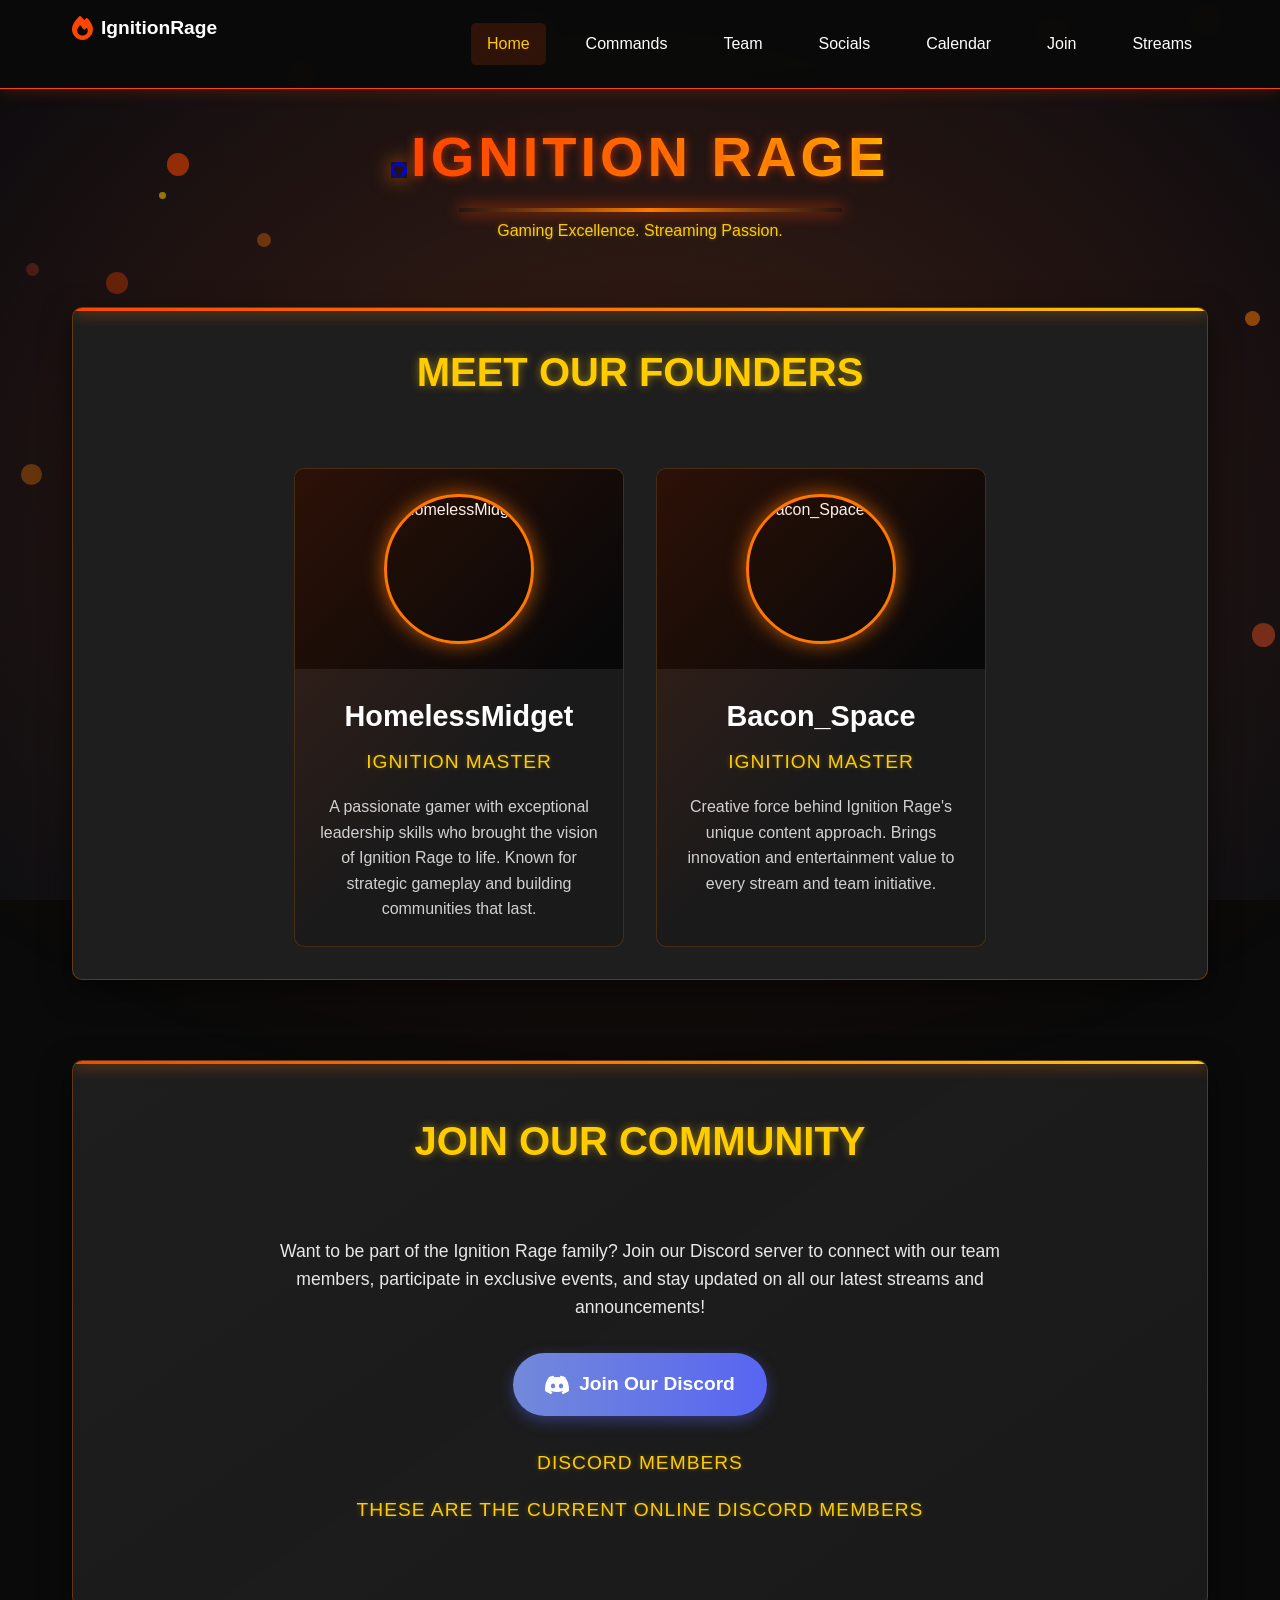
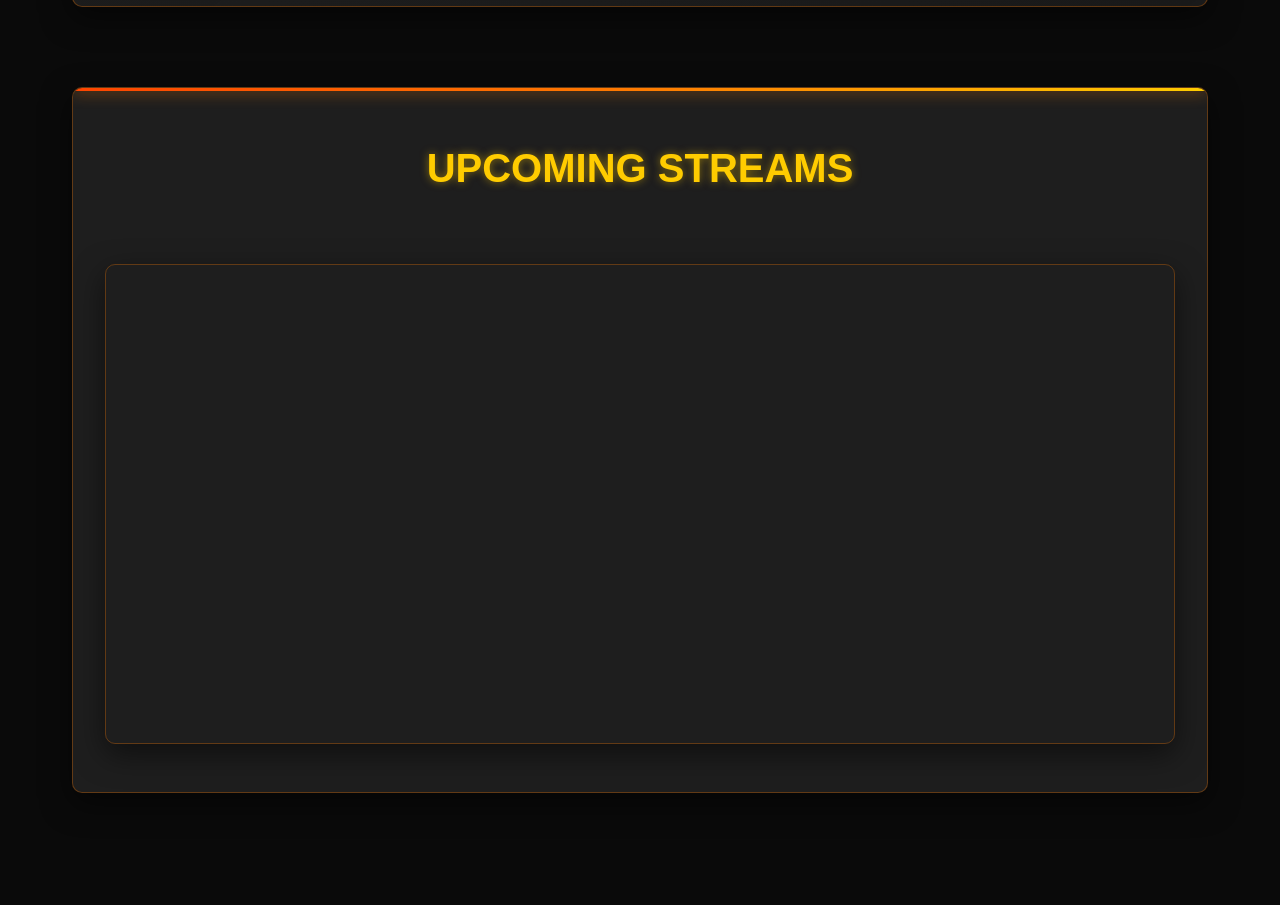
==== index.html @ b0d86cee "Update index.html" ====
<!DOCTYPE html>
<html lang="en">

<head>
    <meta charset="UTF-8">
    <meta name="viewport" content="width=device-width, initial-scale=1.0">
    <title>Ignition Rage Stream Team</title>
    <style>
         :root {
            --fire-red: #ff4500;
            --fire-orange: #ff7b00;
            --fire-yellow: #ffcc00;
            --fire-deep: #aa4203;
            --dark-bg: #0a0a0a;
            --card-bg: #1a1a1a;
            --secondary-bg: #1e1e1e;
        }
        
        * {
            margin: 0;
            padding: 0;
            box-sizing: border-box;
            font-family: 'Rajdhani', 'Segoe UI', Tahoma, Geneva, Verdana, sans-serif;
        }
        
        body {
            background-color: var(--dark-bg);
            color: #fff;
            line-height: 1.6;
            overflow-x: hidden;
        }
        
        .container {
            max-width: 1200px;
            margin: 0 auto;
            padding: 2rem;
        }
        
        header {
            text-align: center;
            margin: 80px 0 4rem;
            position: relative;
        }
        
        .github-logo {
            margin-bottom: 1rem;
            animation: pulse 3s infinite;
            box-shadow: 0 0 20px rgba(255, 123, 0, 0.7);
            display: inline-block;
        }
        
        h1 {
            font-size: clamp(2.5rem, 5vw, 3.5rem);
            text-transform: uppercase;
            letter-spacing: 4px;
            margin-bottom: 1rem;
            position: relative;
            display: inline-block;
            background: linear-gradient(90deg, var(--fire-red), var(--fire-orange), var(--fire-yellow));
            -webkit-background-clip: text;
            -webkit-text-fill-color: transparent;
            text-shadow: 0 0 10px rgba(255, 69, 0, 0.6);
            animation: flicker 3s infinite alternate;
        }
        
        @keyframes flicker {
            0%,
            19.999%,
            22%,
            62.999%,
            64%,
            64.999%,
            70%,
            100% {
                opacity: 1;
            }
            20%,
            21.999%,
            63%,
            63.999%,
            65%,
            69.999% {
                opacity: 0.8;
            }
        }
        
        h1::after {
            content: "";
            position: absolute;
            width: 80%;
            height: 4px;
            background: linear-gradient(90deg, transparent, var(--fire-orange), transparent);
            bottom: -10px;
            left: 10%;
            box-shadow: 0 0 15px var(--fire-red);
        }
        
        h2 {
            font-size: clamp(2rem, 4vw, 2.5rem);
            text-transform: uppercase;
            margin-bottom: 2rem;
            text-align: center;
            position: relative;
            display: inline-block;
            color: var(--fire-yellow);
            text-shadow: 0 0 8px rgba(255, 204, 0, 0.5);
        }
        
        section {
            margin-bottom: 5rem;
            padding: 2rem;
            background-color: var(--secondary-bg);
            border-radius: 10px;
            border: 1px solid rgba(255, 123, 0, 0.3);
            box-shadow: 0 10px 30px rgba(0, 0, 0, 0.5);
            position: relative;
            overflow: hidden;
        }
        
        section::before {
            content: "";
            position: absolute;
            top: 0;
            left: 0;
            right: 0;
            height: 3px;
            background: linear-gradient(90deg, var(--fire-red), var(--fire-orange), var(--fire-yellow));
            box-shadow: 0 0 15px var(--fire-orange);
        }
        
        .section-header {
            text-align: center;
            margin-bottom: 2rem;
        }
        
        .founders-section {
            display: flex;
            flex-wrap: wrap;
            gap: 2rem;
            justify-content: center;
        }
        
        .founder-card {
            background: var(--card-bg);
            border-radius: 10px;
            overflow: hidden;
            width: 330px;
            transition: transform 0.3s, box-shadow 0.3s;
            border: 1px solid rgba(255, 123, 0, 0.2);
            display: flex;
            flex-direction: column;
            position: relative;
        }
        
        .founder-card:hover {
            transform: translateY(-10px);
            box-shadow: 0 15px 30px rgba(255, 69, 0, 0.3);
            border: 1px solid var(--fire-orange);
        }
        
        .founder-card::after {
            content: "";
            position: absolute;
            top: 0;
            left: 0;
            right: 0;
            bottom: 0;
            background: linear-gradient(135deg, rgba(255, 69, 0, 0.15), transparent 60%);
            pointer-events: none;
        }
        
        .founder-image {
            position: relative;
            height: 200px;
            overflow: hidden;
            display: flex;
            justify-content: center;
            align-items: center;
            background: rgba(0, 0, 0, 0.7);
        }
        
        .founder-image img {
            width: 150px;
            height: 150px;
            object-fit: cover;
            border-radius: 50%;
            border: 3px solid var(--fire-orange);
            box-shadow: 0 0 20px rgba(255, 123, 0, 0.7);
            transition: transform 0.5s, box-shadow 0.5s;
            animation: pulse 3s infinite;
        }
        
        @keyframes pulse {
            0% {
                box-shadow: 0 0 20px rgba(255, 123, 0, 0.5);
            }
            50% {
                box-shadow: 0 0 30px rgba(255, 69, 0, 0.8);
            }
            100% {
                box-shadow: 0 0 20px rgba(255, 123, 0, 0.5);
            }
        }
        
        .founder-card:hover .founder-image img {
            transform: scale(1.1);
            box-shadow: 0 0 25px var(--fire-red);
        }
        
        .founder-info {
            padding: 1.5rem;
            position: relative;
            z-index: 1;
        }
        
        .founder-name {
            font-size: 1.8rem;
            margin-bottom: 0.5rem;
            font-weight: 700;
            text-align: center;
        }
        
        .founder-role {
            font-size: 1.2rem;
            font-weight: 500;
            color: var(--fire-yellow);
            text-align: center;
            margin-bottom: 1rem;
            letter-spacing: 1px;
            text-transform: uppercase;
            text-shadow: 0 0 5px rgba(255, 204, 0, 0.3);
        }
        
        .founder-info p {
            font-size: 1rem;
            text-align: center;
            color: rgba(255, 255, 255, 0.8);
        }
        
        .join-section {
            text-align: center;
            padding: 3rem 2rem;
            background: linear-gradient(145deg, var(--secondary-bg), rgba(30, 30, 30, 0.8));
        }
        
        .join-section p {
            max-width: 800px;
            margin: 0 auto 2rem;
            font-size: 1.1rem;
            color: rgba(255, 255, 255, 0.9);
        }
        
        .discord-button {
            display: inline-flex;
            align-items: center;
            background: linear-gradient(90deg, #7289da, #5865f2);
            color: white;
            padding: 1rem 2rem;
            border-radius: 50px;
            text-decoration: none;
            font-weight: bold;
            font-size: 1.2rem;
            transition: all 0.3s;
            box-shadow: 0 5px 15px rgba(88, 101, 242, 0.4);
            position: relative;
            overflow: hidden;
            border: none;
            cursor: pointer;
        }
        
        .discord-button::before {
            content: "";
            position: absolute;
            top: 0;
            left: -100%;
            width: 100%;
            height: 100%;
            background: linear-gradient(90deg, transparent, rgba(255, 255, 255, 0.3), transparent);
            transition: 0.5s;
        }
        
        .discord-button:hover {
            transform: translateY(-5px);
            box-shadow: 0 10px 20px rgba(88, 101, 242, 0.6);
        }
        
        .discord-button:hover::before {
            left: 100%;
        }
        
        .discord-icon {
            margin-right: 10px;
        }
        
        .discord-members {
            margin-top: 2rem;
            display: flex;
            flex-wrap: wrap;
            justify-content: center;
            gap: 1rem;
        }
        
        .discord-member {
            display: flex;
            align-items: center;
            background: var(--card-bg);
            padding: 0.5rem 1rem;
            border-radius: 20px;
            border: 1px solid var(--fire-orange);
        }
        
        .discord-member img {
            width: 30px;
            height: 30px;
            border-radius: 50%;
            margin-right: 0.5rem;
        }
        
        .discord-member span {
            font-size: 0.9rem;
        }
        
        .stream-schedule {
            padding: 3rem 2rem;
        }
        
        #twitch-embed {
            width: 100%;
            height: 480px;
            margin-top: 2rem;
            border-radius: 10px;
            overflow: hidden;
            box-shadow: 0 10px 30px rgba(0, 0, 0, 0.5);
            border: 1px solid rgba(255, 123, 0, 0.3);
        }
        
        .logo {
            max-width: 200px;
            margin-bottom: 2rem;
        }
        
        .fire-background {
            position: fixed;
            top: 0;
            left: 0;
            width: 100%;
            height: 100%;
            background: radial-gradient(ellipse at bottom, #1b1b1b 0%, #090a0f 100%);
            z-index: -2;
        }
        
        .fire-glow {
            position: fixed;
            top: 50%;
            left: 50%;
            transform: translate(-50%, -50%);
            width: 150%;
            height: 150%;
            background: radial-gradient(ellipse at center, rgba(255, 69, 0, 0.15) 0%, rgba(10, 10, 10, 0) 70%);
            z-index: -1;
            pointer-events: none;
        }
        
        .particles {
            position: fixed;
            top: 0;
            left: 0;
            width: 100%;
            height: 100%;
            overflow: hidden;
            z-index: -1;
            pointer-events: none;
        }
        
        .particle {
            position: absolute;
            border-radius: 50%;
            animation: float 15s infinite linear;
        }
        
        @keyframes float {
            0% {
                transform: translateY(0) rotate(0deg);
                opacity: 0.8;
            }
            100% {
                transform: translateY(-1000px) rotate(720deg);
                opacity: 0;
            }
        }
        
        .nav-bar {
            position: fixed;
            top: 0;
            left: 0;
            width: 100%;
            background: rgba(10, 10, 10, 0.95);
            backdrop-filter: blur(10px);
            z-index: 1000;
            border-bottom: 1px solid var(--fire-red);
            box-shadow: 0 2px 15px rgba(255, 69, 0, 0.2);
        }
        
        .nav-container {
            display: flex;
            justify-content: space-between;
            align-items: center;
            max-width: 1200px;
            margin: 0 auto;
            padding: 0.8rem 2rem;
        }
        
        .logo {
            display: flex;
            align-items: center;
            font-weight: 700;
            font-size: 1.2rem;
            color: white;
            text-decoration: none;
        }
        
        .logo i {
            color: var(--fire-red);
            margin-right: 8px;
            font-size: 1.5rem;
        }
        
        .nav-links {
            display: flex;
            gap: 1.5rem;
        }
        
        .nav-link {
            color: white;
            text-decoration: none;
            font-weight: 500;
            transition: all 0.3s ease;
            padding: 0.5rem 1rem;
            border-radius: 5px;
            position: relative;
        }
        
        .nav-link:after {
            content: '';
            position: absolute;
            bottom: 0;
            left: 0;
            width: 100%;
            height: 2px;
            background: linear-gradient(90deg, var(--fire-red), var(--fire-orange));
            transform: scaleX(0);
            transition: transform 0.3s ease;
        }
        
        .nav-link:hover:after {
            transform: scaleX(1);
        }
        
        .nav-link:hover {
            color: var(--fire-yellow);
        }
        
        .nav-link.active {
            background: rgba(255, 69, 0, 0.15);
            color: var(--fire-yellow);
        }
        
        .mobile-toggle {
            display: none;
            background: none;
            border: none;
            color: white;
            font-size: 1.5rem;
            cursor: pointer;
        }
        
        .github-link {
            display: inline-block;
            margin-bottom: 1rem;
            transition: transform 0.3s;
        }
        
        .github-link:hover {
            transform: scale(1.1);
        }
        
        @media (max-width: 768px) {
            .container {
                padding: 1rem;
            }
            h1 {
                font-size: 2.5rem;
            }
            h2 {
                font-size: 2rem;
            }
            .founders-section {
                flex-direction: column;
                align-items: center;
            }
            .founder-card {
                width: 100%;
                max-width: 350px;
            }
            #twitch-embed {
                height: 300px;
            }
            .nav-container {
                padding: 0.8rem 1rem;
            }
            .nav-links {
                position: fixed;
                top: 60px;
                left: 0;
                width: 100%;
                flex-direction: column;
                background: rgba(10, 10, 10, 0.95);
                padding: 1rem 0;
                gap: 0;
                transform: translateY(-150%);
                transition: transform 0.3s ease;
                border-bottom: 1px solid var(--fire-red);
            }
            .nav-links.active {
                transform: translateY(0);
            }
            .nav-link {
                width: 100%;
                padding: 1rem 2rem;
                text-align: center;
                border-radius: 0;
            }
            .nav-link:after {
                display: none;
            }
            .mobile-toggle {
                display: block;
            }
        }
    </style>
    <link rel="stylesheet" href="https://cdnjs.cloudflare.com/ajax/libs/font-awesome/6.7.1/css/all.min.css">
</head>

<body>
    <div class="fire-background"></div>
    <div class="fire-glow"></div>
    <div class="particles" id="particles"></div>

    <nav class="nav-bar">
        <div class="nav-container">
            <a href="#" class="logo">
                <i class="fas fa-fire"></i> IgnitionRage
            </a>
            <div class="nav-links" id="navLinks">
                <a href="#" class="nav-link active">Home</a>
                <a href="https://ignitionrage.github.io/cmds" class="nav-link">Commands</a>
                <a href="https://ignitionrage.github.io/team" class="nav-link">Team</a>
                <a href="https://ignitionrage.github.io/social" class="nav-link">Socials</a>
                <a href="https://ignitionrage.github.io/calendar" class="nav-link">Calendar</a>
                <a href="#join" class="nav-link">Join</a>
                <a href="#streams" class="nav-link">Streams</a>
            </div>
            <button class="mobile-toggle" id="mobileToggle">
                <i class="fas fa-bars"></i>
            </button>
        </div>
    </nav>

    <div class="container">
        <header>
            <a href="https://github.com/IgnitionRage" class="github-link" target="_blank">
                <img id="github-org-avatar" class="github-logo" alt="IgnitionRage GitHub" style="width: 70px; height: 70px; border-radius: 50%; object-fit: cover; border: 3px solid var(--fire-orange);">
            </a>
            <h1>Ignition Rage</h1>
            <p style="color: var(--fire-yellow); text-shadow: 0 0 5px rgba(255, 204, 0, 0.3);">Gaming Excellence. Streaming Passion.</p>
        </header>

        <section id="founders">
            <div class="section-header">
                <h2>Meet Our Founders</h2>
            </div>

            <div class="founders-section">
                <div class="founder-card">
                    <div class="founder-image">
                        <img src="https://r2.fivemanage.com/image/HkHSRARxM1CL.png" alt="HomelessMidget" />
                    </div>
                    <div class="founder-info">
                        <h3 class="founder-name">HomelessMidget</h3>
                        <div class="founder-role">Ignition Master</div>
                        <p>A passionate gamer with exceptional leadership skills who brought the vision of Ignition Rage to life. Known for strategic gameplay and building communities that last.</p>
                    </div>
                </div>

                <div class="founder-card">
                    <div class="founder-image">
                        <img src="https://avatars.githubusercontent.com/u/166666971?v=4" alt="Bacon_Space" />
                    </div>
                    <div class="founder-info">
                        <h3 class="founder-name">Bacon_Space</h3>
                        <div class="founder-role">Ignition Master</div>
                        <p>Creative force behind Ignition Rage's unique content approach. Brings innovation and entertainment value to every stream and team initiative.</p>
                    </div>
                </div>
            </div>
        </section>

        <section class="join-section" id="join">
            <div class="section-header">
                <h2>Join Our Community</h2>
            </div>
            <p>Want to be part of the Ignition Rage family? Join our Discord server to connect with our team members, participate in exclusive events, and stay updated on all our latest streams and announcements!</p>
            <a href="#" class="discord-button" id="discordButton" target="_blank">
                <svg class="discord-icon" xmlns="http://www.w3.org/2000/svg" width="24" height="24" viewBox="0 0 24 24" fill="white">
                    <path d="M20.317 4.3698a19.7913 19.7913 0 00-4.8851-1.5152.0741.0741 0 00-.0785.0371c-.211.3753-.4447.8648-.6083 1.2495-1.8447-.2762-3.68-.2762-5.4868 0-.1636-.3933-.4058-.8742-.6177-1.2495a.077.077 0 00-.0785-.037 19.7363 19.7363 0 00-4.8852 1.515.0699.0699 0 00-.0321.0277C.5334 9.0458-.319 13.5799.0992 18.0578a.0824.0824 0 00.0312.0561c2.0528 1.5076 4.0413 2.4228 5.9929 3.0294a.0777.0777 0 00.0842-.0276c.4616-.6304.8731-1.2952 1.226-1.9942a.076.076 0 00-.0416-.1057c-.6528-.2476-1.2743-.5495-1.8722-.8923a.077.077 0 01-.0076-.1277c.1258-.0943.2517-.1923.3718-.2914a.0743.0743 0 01.0776-.0105c3.9278 1.7933 8.18 1.7933 12.0614 0a.0739.0739 0 01.0785.0095c.1202.099.246.1981.3728.2924a.077.077 0 01-.0066.1276 12.2986 12.2986 0 01-1.873.8914.0766.0766 0 00-.0407.1067c.3604.698.7719 1.3628 1.225 1.9932a.076.076 0 00.0842.0286c1.961-.6067 3.9495-1.5219 6.0023-3.0294a.077.077 0 00.0313-.0552c.5004-5.177-.8382-9.6739-3.5485-13.6604a.061.061 0 00-.0312-.0286zM8.02 15.3312c-1.1825 0-2.1569-1.0857-2.1569-2.419 0-1.3332.9555-2.4189 2.157-2.4189 1.2108 0 2.1757 1.0952 2.1568 2.419 0 1.3332-.9555 2.4189-2.1569 2.4189zm7.9748 0c-1.1825 0-2.1569-1.0857-2.1569-2.419 0-1.3332.9554-2.4189 2.1569-2.4189 1.2108 0 2.1757 1.0952 2.1568 2.419 0 1.3332-.946 2.4189-2.1568 2.4189Z"/>
                </svg> Join Our Discord
            </a>
            <div class="section-header"></div>
            <h2 class="founder-role">Discord Members</h2>
            <div class="founder-role">These Are The Current Online Discord Members</div>
            <div class="discord-members" id="discordMembers"></div>
        </section>

        <section class="stream-schedule" id="streams">
            <div class="section-header">
                <h2>Upcoming Streams</h2>
            </div>
            <div id="twitch-embed"></div>
        </section>
    </div>

    <script src="https://player.twitch.tv/js/embed/v1.js"></script>

    <script type="text/javascript">
        // Fetch GitHub organization avatar
        fetch('https://api.github.com/orgs/IgnitionRage')
            .then(response => response.json())
            .then(data => {
                if (data && data.avatar_url) {
                    document.getElementById('github-org-avatar').src = data.avatar_url;
                } else {
                    const avatarImg = document.getElementById('github-org-avatar');
                    avatarImg.outerHTML = '<i class="fab fa-github github-logo"></i>';
                }
            })
            .catch(error => {
                console.error('Error fetching GitHub data:', error);
                const avatarImg = document.getElementById('github-org-avatar');
                avatarImg.outerHTML = '<i class="fab fa-github github-logo"></i>';
            });

        // Fetch Discord widget data
        fetch('https://discord.com/api/guilds/513536780323258374/widget.json')
            .then(response => response.json())
            .then(data => {
                if (data && data.instant_invite) {
                    document.getElementById('discordButton').href = data.instant_invite;
                } else {
                    // Fallback to a default Discord invite link
                    document.getElementById('discordButton').href = 'https://discord.gg/XvEUfqEAFJ';
                }

                // Display Discord members, excluding "IgnitionRage" and "Ignition Rage" Auto-Publish

                const membersContainer = document.getElementById('discordMembers');
                if (data && data.members && data.members.length > 0) {
                    data.members.forEach(member => {
                        const username = member.username.toLowerCase();
                        if (username !== 'ignitionrage' && username !== 'ignition rage' && username !== 'Auto-Publish') {
                            const memberElement = document.createElement('div');
                            memberElement.className = 'discord-member';

                            const avatar = member.avatar_url || 'https://cdn.discordapp.com/embed/avatars/0.png';
                            const statusClass = member.status === 'online' ? 'online' : member.status === 'dnd' ? 'dnd' : 'offline';

                            memberElement.innerHTML = `
                                <img src="${avatar}" alt="${member.username}">
                                <span>${member.username}</span>
                                <span class="status ${statusClass}"></span>
                            `;

                            membersContainer.appendChild(memberElement);
                        }
                    });
                }
            })
            .catch(error => {
                console.error('Error fetching Discord data:', error);
                document.getElementById('discordButton').href = 'https://discord.gg/XvEUfqEAFJ';
            });

        // Create animated fire particles
        document.addEventListener('DOMContentLoaded', function() {
            const particlesContainer = document.getElementById('particles');
            const isMobile = window.innerWidth <= 768;
            const particleCount = isMobile ? 15 : 30;
            const fireColors = ['#ff4500', '#ff7b00', '#ffcc00', '#ff5722', '#ff9800'];

            for (let i = 0; i < particleCount; i++) {
                const particle = document.createElement('div');
                particle.classList.add('particle');

                const maxSize = isMobile ? 15 : 25;
                const size = Math.random() * (maxSize - 5) + 5;
                particle.style.width = `${size}px`;
                particle.style.height = `${size}px`;

                particle.style.left = `${Math.random() * 100}%`;
                particle.style.top = `${Math.random() * 100}%`;

                const colorIndex = Math.floor(Math.random() * fireColors.length);
                particle.style.background = fireColors[colorIndex];

                particle.style.opacity = Math.random() * 0.5 + 0.1;

                const duration = Math.random() * (isMobile ? 15 : 20) + 10;
                particle.style.animationDuration = `${duration}s`;

                particle.style.animationDelay = `${Math.random() * 5}s`;

                particlesContainer.appendChild(particle);
            }

            if (typeof Twitch !== 'undefined') {
                new Twitch.Player("twitch-embed", {
                    channel: "homelesmidgets",
                    width: "100%",
                    height: "100%"
                });
            }

            const mobileToggle = document.getElementById('mobileToggle');
            const navLinks = document.getElementById('navLinks');

            mobileToggle.addEventListener('click', () => {
                navLinks.classList.toggle('active');
                const icon = mobileToggle.querySelector('i');
                if (navLinks.classList.contains('active')) {
                    icon.className = 'fas fa-times';
                } else {
                    icon.className = 'fas fa-bars';
                }
            });

            document.querySelectorAll('.nav-link').forEach(link => {
                link.addEventListener('click', function(e) {
                    if (this.getAttribute('href').startsWith('#')) {
                        e.preventDefault();

                        navLinks.classList.remove('active');
                        mobileToggle.querySelector('i').className = 'fas fa-bars';

                        const targetId = this.getAttribute('href').substring(1);
                        if (targetId) {
                            const targetElement = document.getElementById(targetId);
                            if (targetElement) {
                                const navHeight = document.querySelector('.nav-bar').offsetHeight;
                                const targetPosition = targetElement.getBoundingClientRect().top + window.pageYOffset - navHeight;

                                window.scrollTo({
                                    top: targetPosition,
                                    behavior: 'smooth'
                                });
                            }
                        } else {
                            window.scrollTo({
                                top: 0,
                                behavior: 'smooth'
                            });
                        }

                        document.querySelectorAll('.nav-link').forEach(navLink => {
                            navLink.classList.remove('active');
                        });
                        this.classList.add('active');
                    }
                });
            });
        });
    </script>
</body>

</html>
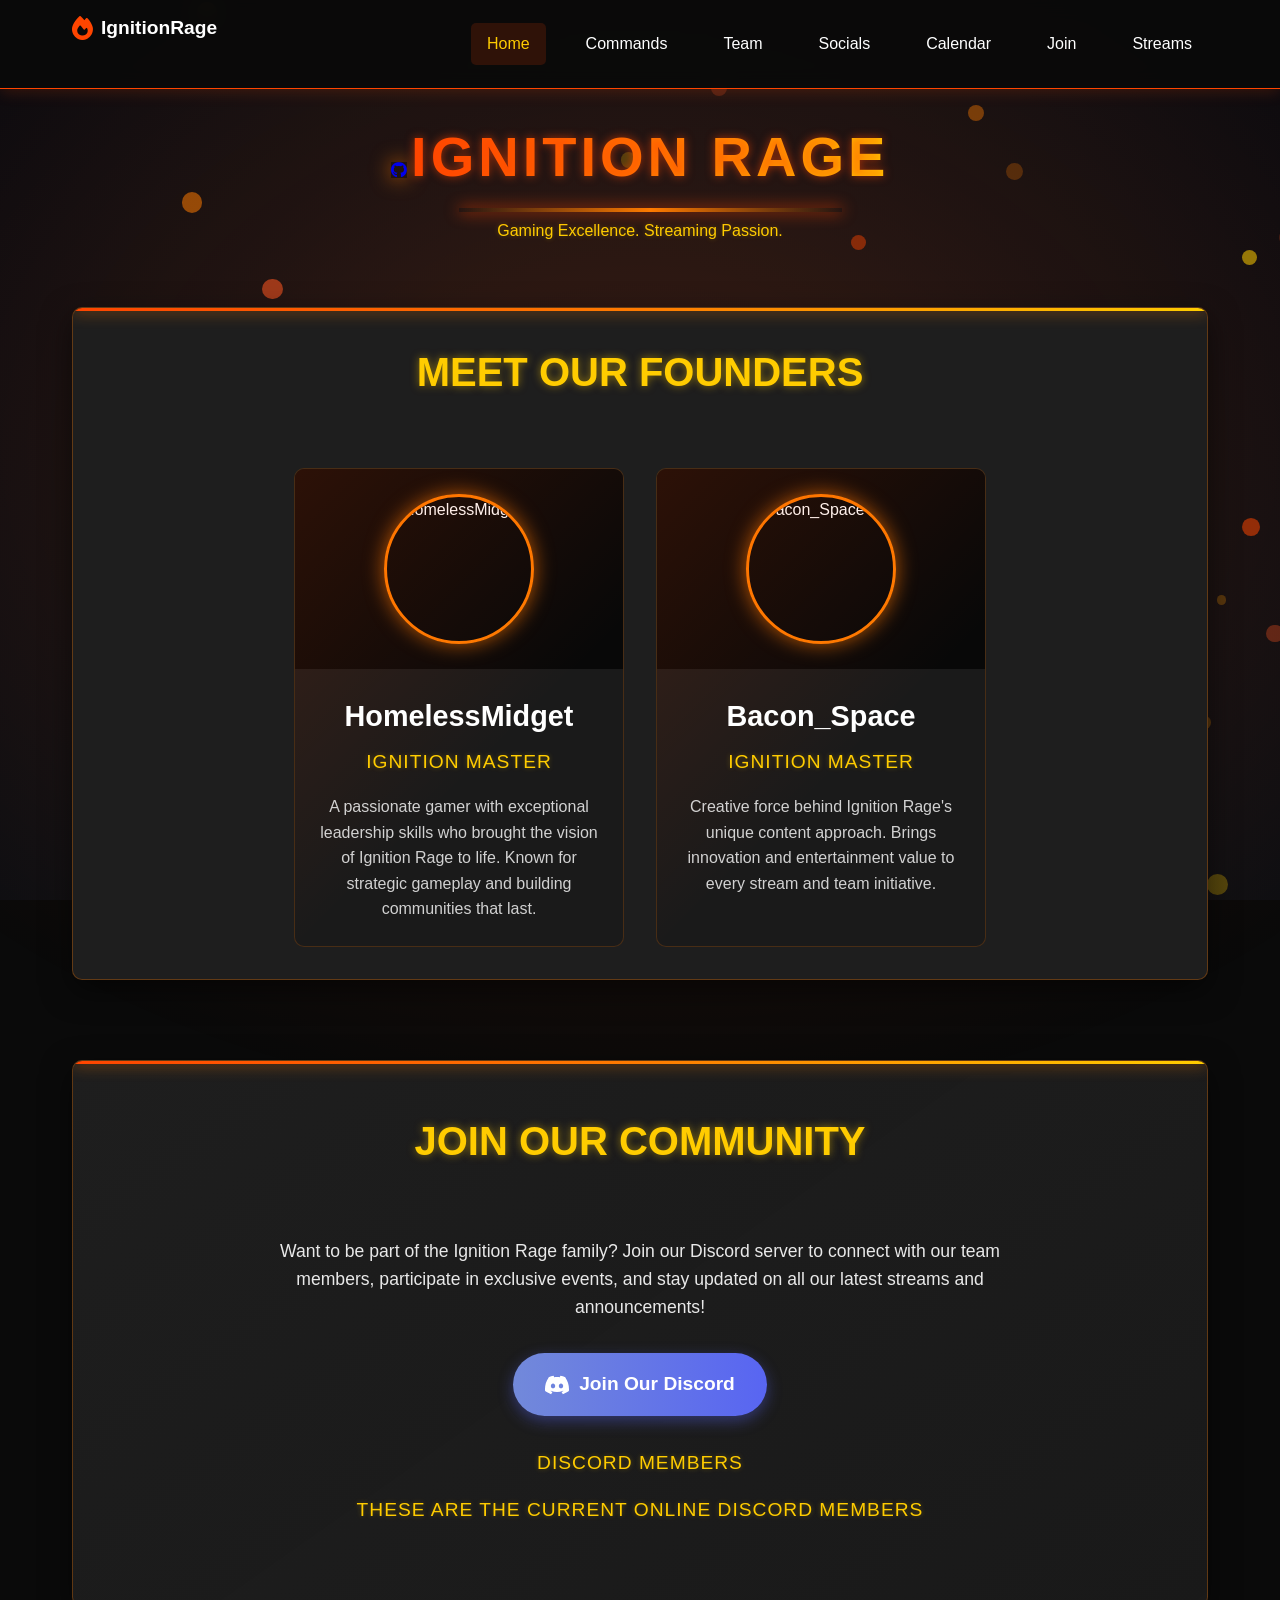
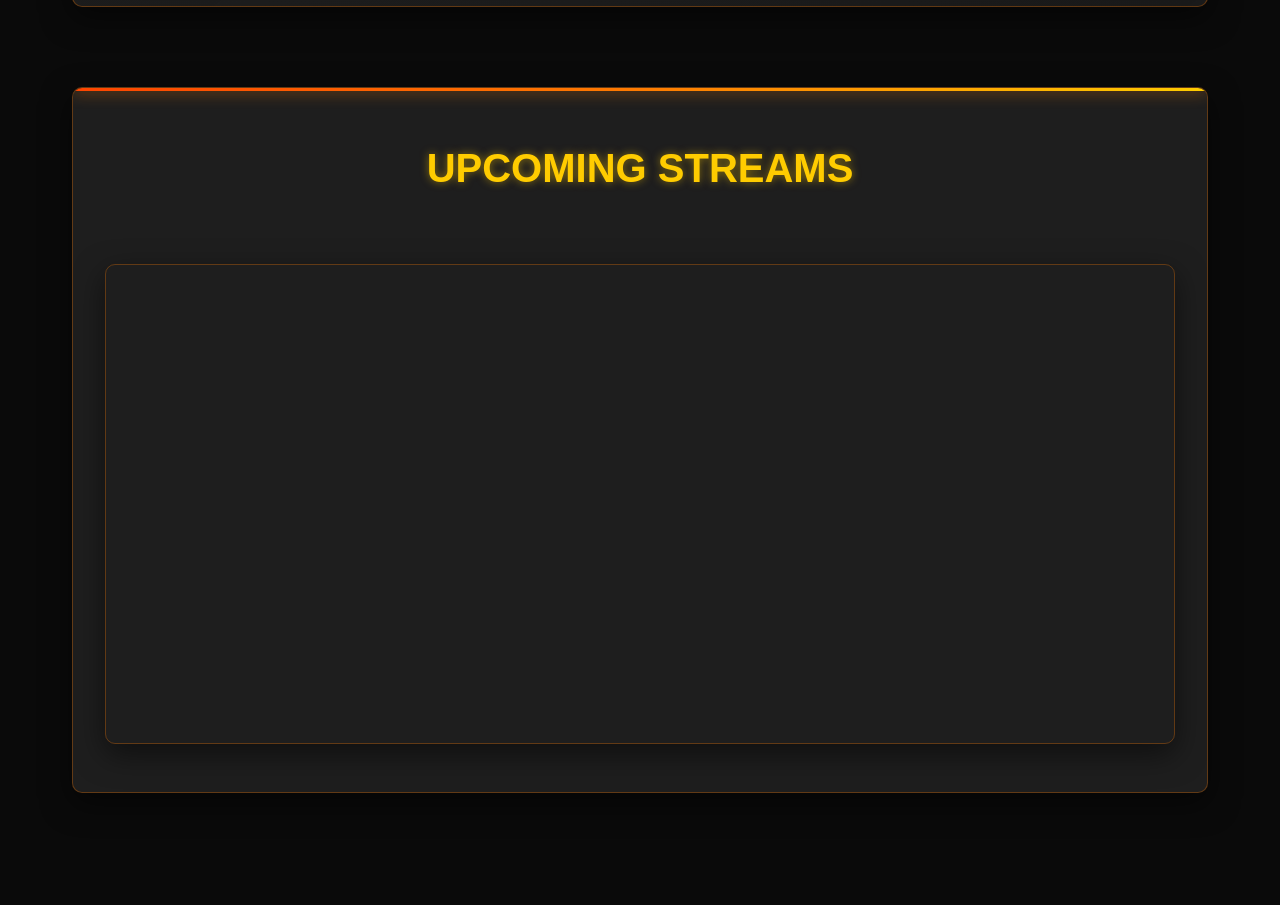
==== commit a2544ebd: "Add favicon link to index.html" ====
--- a/index.html
+++ b/index.html
@@ -4,6 +4,7 @@
 <head>
     <meta charset="UTF-8">
     <meta name="viewport" content="width=device-width, initial-scale=1.0">
+        <link rel="icon" type="image/png" sizes="16x16" href="https://github.com/IgnitionRage.png">
     <title>Ignition Rage Stream Team</title>
     <style>
          :root {
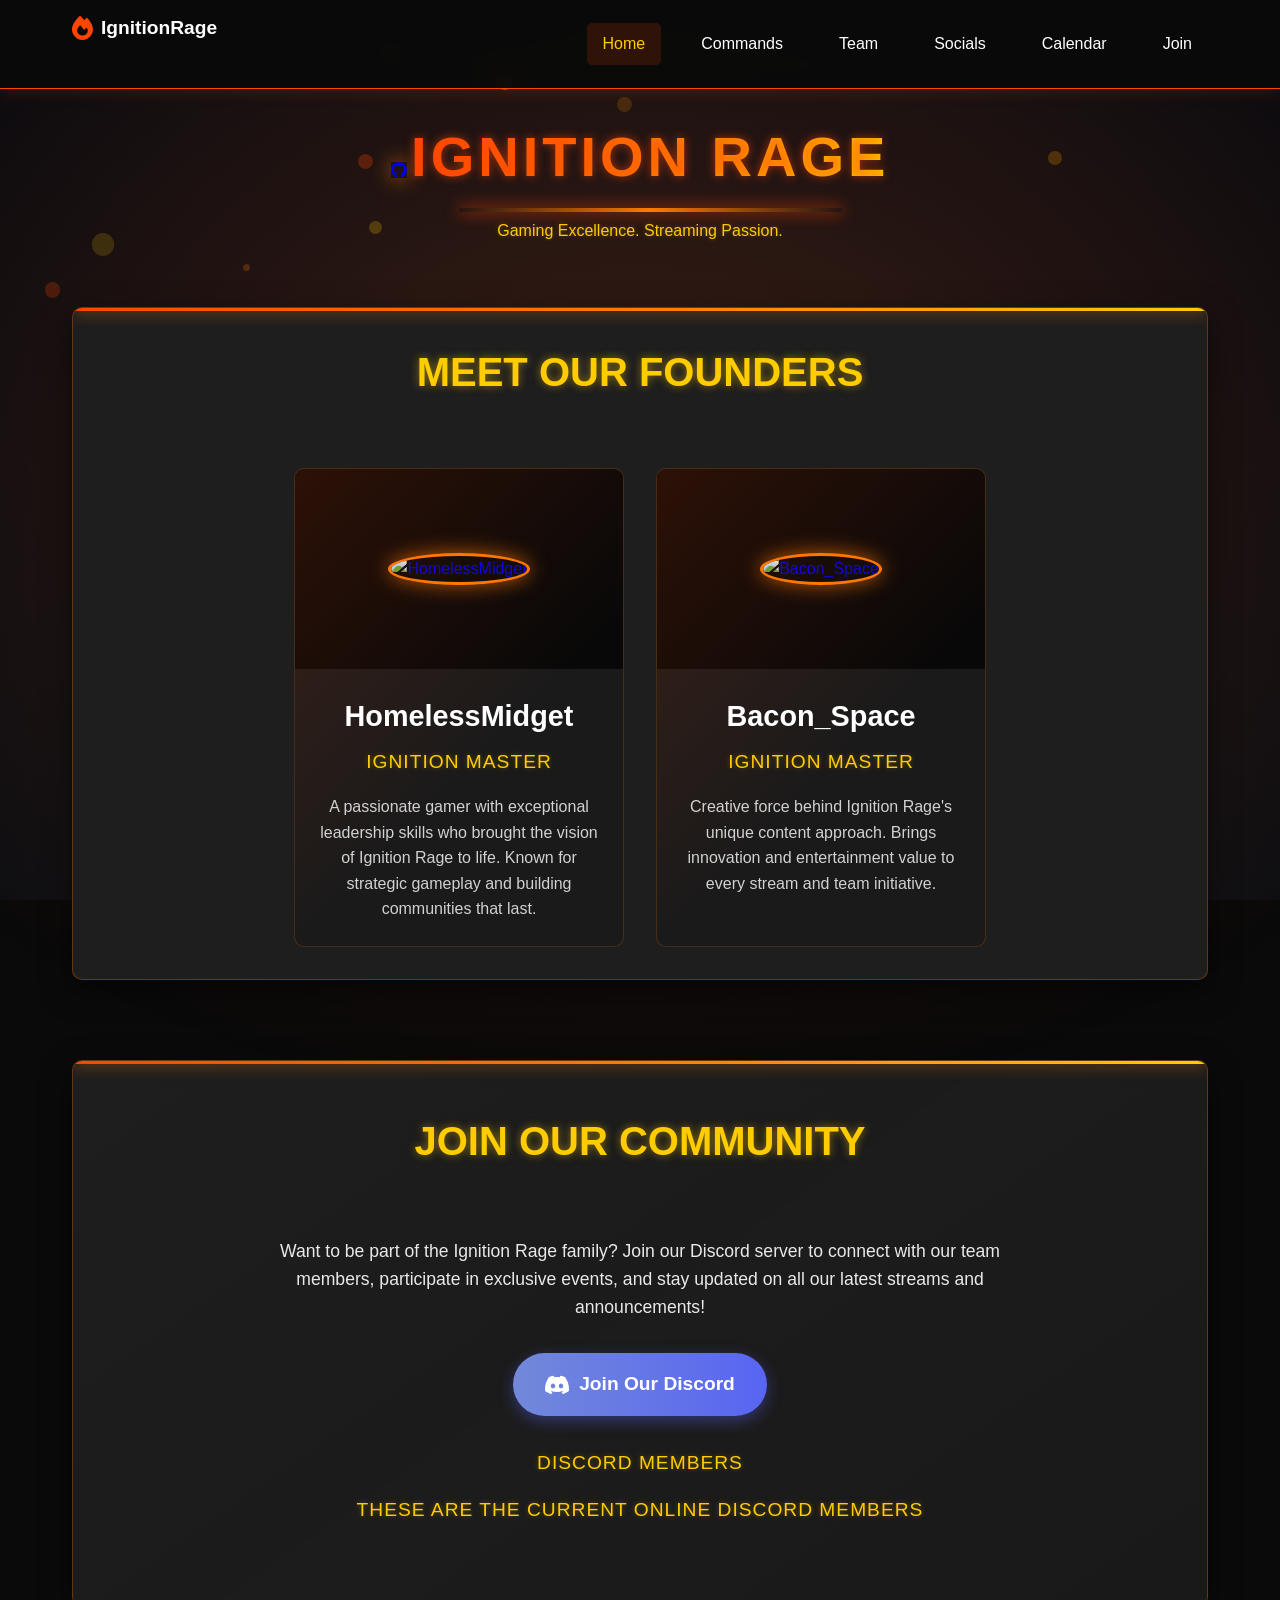
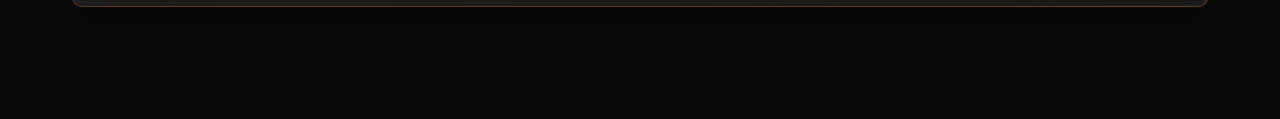
==== commit 95b43507: "Enhance SEO and remove stream schedule section Added SEO and Open Graph meta tags for better visibil" ====
--- a/index.html
+++ b/index.html
@@ -4,7 +4,38 @@
 <head>
     <meta charset="UTF-8">
     <meta name="viewport" content="width=device-width, initial-scale=1.0">
-        <link rel="icon" type="image/png" sizes="16x16" href="https://github.com/IgnitionRage.png">
+    
+    <!-- SEO Meta Tags -->
+    <meta name="description" content="Ignition Rage Stream Team - Gaming Excellence. Streaming Passion. Join our community of passionate gamers and streamers.">
+    <meta name="keywords" content="Ignition Rage, gaming, streaming, Twitch, community, esports, HomelessMidget, Bacon_Space">
+    <meta name="author" content="Ignition Rage">
+    <meta name="robots" content="index, follow">
+    
+    <!-- Open Graph Meta Tags -->
+    <meta property="og:title" content="Ignition Rage Stream Team">
+    <meta property="og:description" content="Gaming Excellence. Streaming Passion. Join our community of passionate gamers and streamers.">
+    <meta property="og:image" content="https://github.com/IgnitionRage.png">
+    <meta property="og:url" content="https://ignitionrage.github.io">
+    <meta property="og:type" content="website">
+    <meta property="og:site_name" content="Ignition Rage">
+    
+    <!-- Twitter Card Meta Tags -->
+    <meta name="twitter:card" content="summary_large_image">
+    <meta name="twitter:title" content="Ignition Rage Stream Team">
+    <meta name="twitter:description" content="Gaming Excellence. Streaming Passion. Join our community of passionate gamers and streamers.">
+    <meta name="twitter:image" content="https://github.com/IgnitionRage.png">
+    <meta name="twitter:site" content="@IgnitionRage">
+    
+    <!-- Additional Meta Tags -->
+    <meta name="theme-color" content="#ff4500">
+    <meta name="msapplication-TileColor" content="#ff4500">
+    <meta name="application-name" content="Ignition Rage">
+    
+    <!-- Favicon -->
+    <link rel="icon" type="image/png" sizes="16x16" href="https://github.com/IgnitionRage.png">
+    <link rel="icon" type="image/png" sizes="32x32" href="https://github.com/IgnitionRage.png">
+    <link rel="apple-touch-icon" href="https://github.com/IgnitionRage.png">
+    
     <title>Ignition Rage Stream Team</title>
     <style>
          :root {
@@ -180,6 +211,12 @@
             background: rgba(0, 0, 0, 0.7);
         }
         
+        .founder-image a {
+            display: block;
+            text-decoration: none;
+            transition: transform 0.5s, box-shadow 0.5s;
+        }
+
         .founder-image img {
             width: 150px;
             height: 150px;
@@ -203,9 +240,18 @@
             }
         }
         
+        .founder-card:hover .founder-image a {
+            transform: scale(1.1);
+        }
+
         .founder-card:hover .founder-image img {
             transform: scale(1.1);
             box-shadow: 0 0 25px var(--fire-red);
+        }
+
+        .founder-image a:hover img {
+            box-shadow: 0 0 30px var(--fire-red);
+            border-color: var(--fire-yellow);
         }
         
         .founder-info {
@@ -321,20 +367,7 @@
             font-size: 0.9rem;
         }
         
-        .stream-schedule {
-            padding: 3rem 2rem;
-        }
-        
-        #twitch-embed {
-            width: 100%;
-            height: 480px;
-            margin-top: 2rem;
-            border-radius: 10px;
-            overflow: hidden;
-            box-shadow: 0 10px 30px rgba(0, 0, 0, 0.5);
-            border: 1px solid rgba(255, 123, 0, 0.3);
-        }
-        
+                
         .logo {
             max-width: 200px;
             margin-bottom: 2rem;
@@ -502,12 +535,6 @@
             .founder-card {
                 width: 100%;
                 max-width: 350px;
-            }
-            #twitch-embed {
-                height: 300px;
-            }
-            .nav-container {
-                padding: 0.8rem 1rem;
             }
             .nav-links {
                 position: fixed;
@@ -559,7 +586,6 @@
                 <a href="https://ignitionrage.github.io/social" class="nav-link">Socials</a>
                 <a href="https://ignitionrage.github.io/calendar" class="nav-link">Calendar</a>
                 <a href="#join" class="nav-link">Join</a>
-                <a href="#streams" class="nav-link">Streams</a>
             </div>
             <button class="mobile-toggle" id="mobileToggle">
                 <i class="fas fa-bars"></i>
@@ -584,7 +610,9 @@
             <div class="founders-section">
                 <div class="founder-card">
                     <div class="founder-image">
-                        <img src="https://r2.fivemanage.com/image/HkHSRARxM1CL.png" alt="HomelessMidget" />
+                        <a href="https://twitch.tv/HomelesMidgets" target="_blank">
+                            <img src="https://r2.fivemanage.com/image/HkHSRARxM1CL.png" alt="HomelessMidget" />
+                        </a>
                     </div>
                     <div class="founder-info">
                         <h3 class="founder-name">HomelessMidget</h3>
@@ -595,7 +623,9 @@
 
                 <div class="founder-card">
                     <div class="founder-image">
-                        <img src="https://avatars.githubusercontent.com/u/166666971?v=4" alt="Bacon_Space" />
+                        <a href="https://twitch.tv/Bacon_Soace" target="_blank">
+                            <img src="https://avatars.githubusercontent.com/u/166666971?v=4" alt="Bacon_Space" />
+                        </a>
                     </div>
                     <div class="founder-info">
                         <h3 class="founder-name">Bacon_Space</h3>
@@ -622,16 +652,9 @@
             <div class="discord-members" id="discordMembers"></div>
         </section>
 
-        <section class="stream-schedule" id="streams">
-            <div class="section-header">
-                <h2>Upcoming Streams</h2>
             </div>
-            <div id="twitch-embed"></div>
-        </section>
-    </div>
-
-    <script src="https://player.twitch.tv/js/embed/v1.js"></script>
-
+
+    
     <script type="text/javascript">
         // Fetch GitHub organization avatar
         fetch('https://api.github.com/orgs/IgnitionRage')
@@ -722,14 +745,7 @@
                 particlesContainer.appendChild(particle);
             }
 
-            if (typeof Twitch !== 'undefined') {
-                new Twitch.Player("twitch-embed", {
-                    channel: "homelesmidgets",
-                    width: "100%",
-                    height: "100%"
-                });
-            }
-
+            
             const mobileToggle = document.getElementById('mobileToggle');
             const navLinks = document.getElementById('navLinks');
 
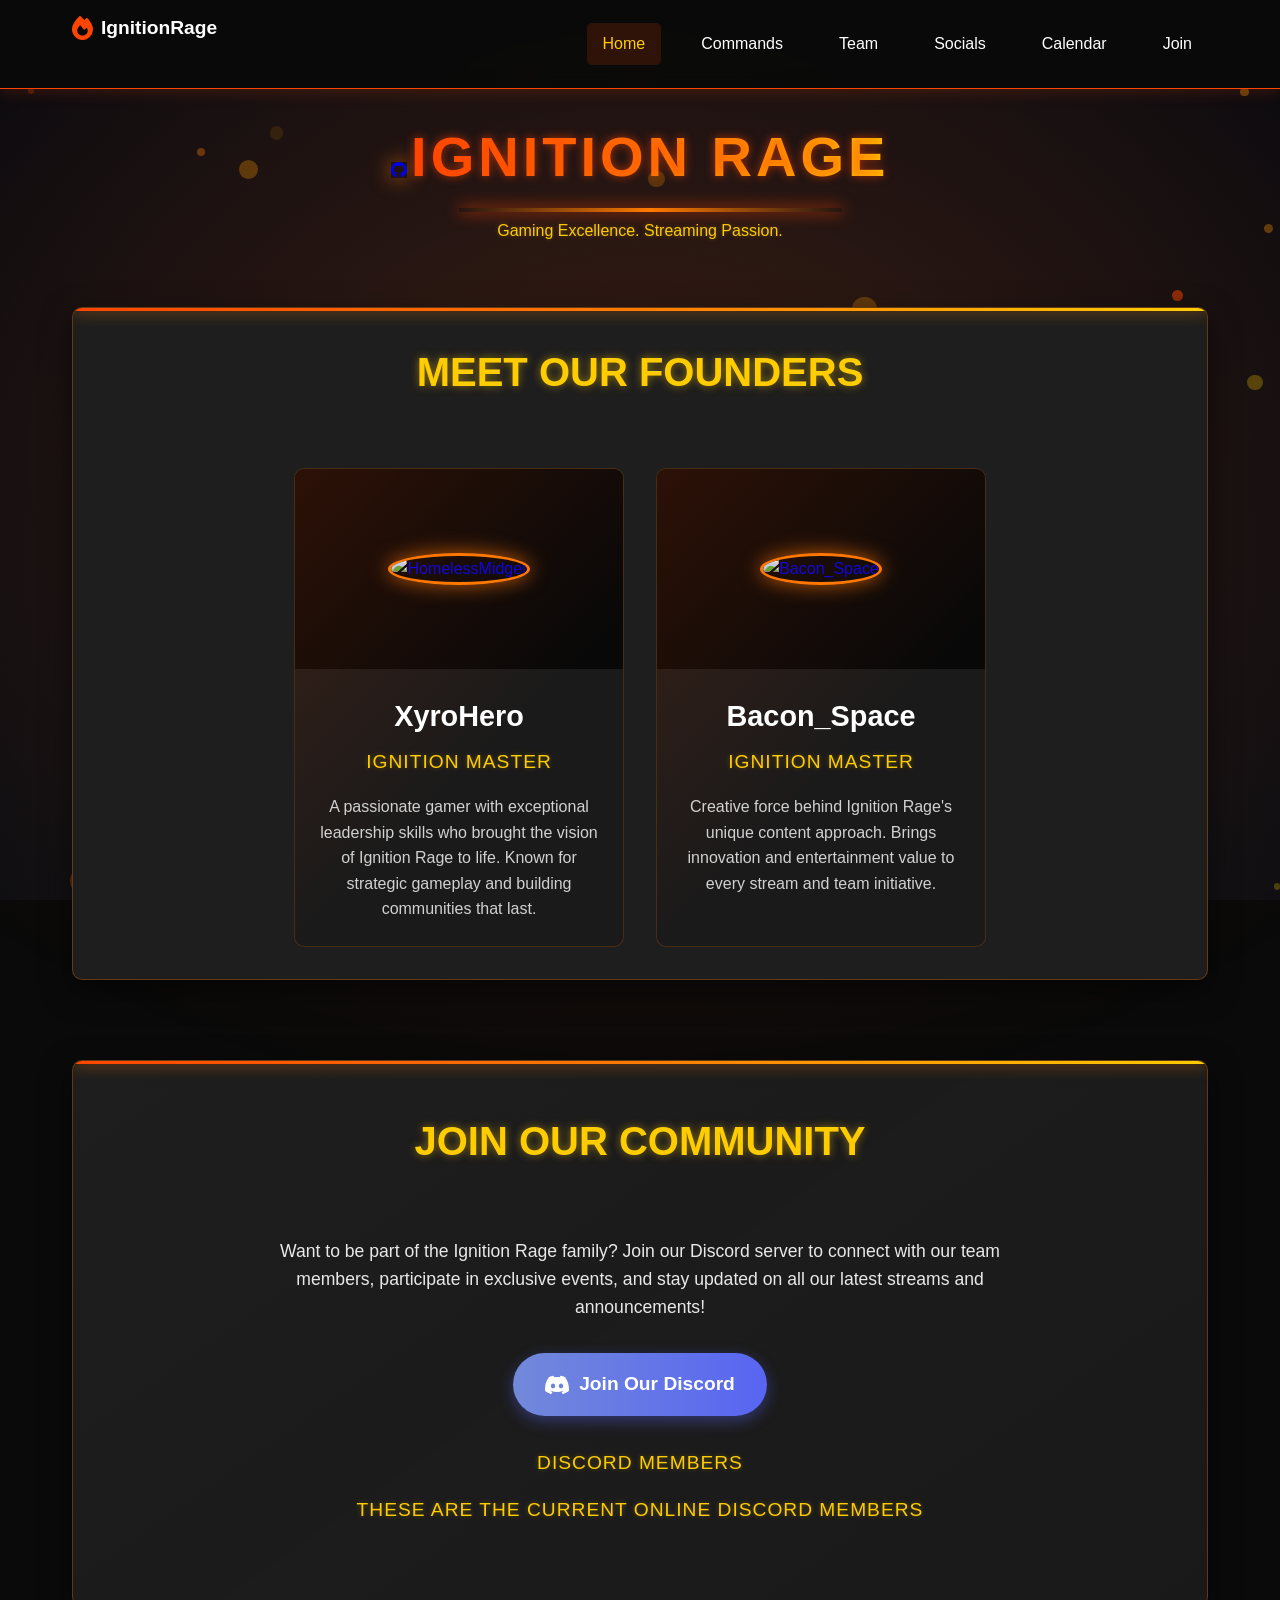
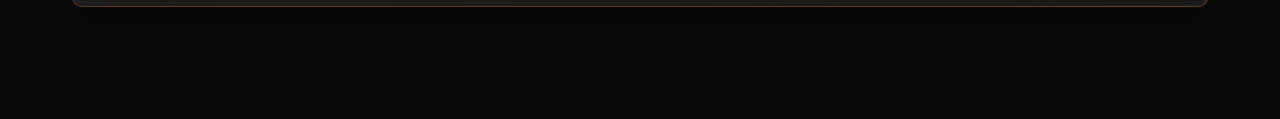
==== commit ddbf4abb: "Update founder profiles and fix Twitch link Replace HomelessMidget founder with XyroHero by updating" ====
--- a/index.html
+++ b/index.html
@@ -610,12 +610,12 @@
             <div class="founders-section">
                 <div class="founder-card">
                     <div class="founder-image">
-                        <a href="https://twitch.tv/HomelesMidgets" target="_blank">
-                            <img src="https://r2.fivemanage.com/image/HkHSRARxM1CL.png" alt="HomelessMidget" />
+                        <a href="https://twitch.tv/xyrohero" target="_blank">
+                            <img src="https://static-cdn.jtvnw.net/jtv_user_pictures/0bbff696-d57b-4f9a-aac9-c21dcf96c947-profile_image-70x70.png" alt="HomelessMidget" />
                         </a>
                     </div>
                     <div class="founder-info">
-                        <h3 class="founder-name">HomelessMidget</h3>
+                        <h3 class="founder-name">XyroHero</h3>
                         <div class="founder-role">Ignition Master</div>
                         <p>A passionate gamer with exceptional leadership skills who brought the vision of Ignition Rage to life. Known for strategic gameplay and building communities that last.</p>
                     </div>
@@ -623,7 +623,7 @@
 
                 <div class="founder-card">
                     <div class="founder-image">
-                        <a href="https://twitch.tv/Bacon_Soace" target="_blank">
+                        <a href="https://twitch.tv/Bacon_Space" target="_blank">
                             <img src="https://avatars.githubusercontent.com/u/166666971?v=4" alt="Bacon_Space" />
                         </a>
                     </div>
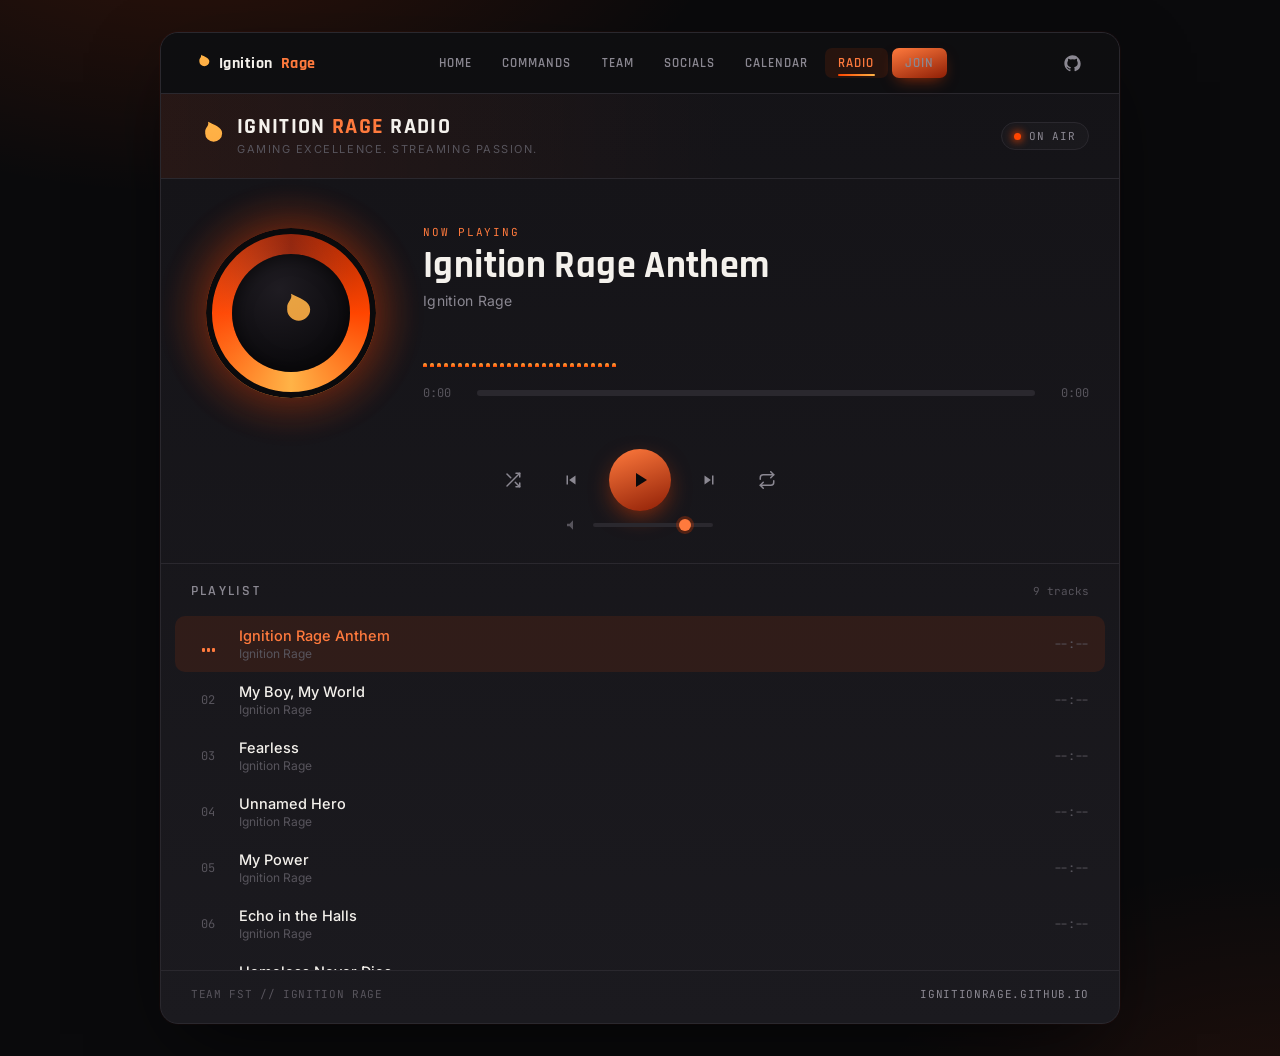
==== commit 20160575: "Add files via upload" ====
--- a/index.html
+++ b/index.html
@@ -1,800 +1,937 @@
 <!DOCTYPE html>
 <html lang="en">
-
 <head>
-    <meta charset="UTF-8">
-    <meta name="viewport" content="width=device-width, initial-scale=1.0">
-    
-    <!-- SEO Meta Tags -->
-    <meta name="description" content="Ignition Rage Stream Team - Gaming Excellence. Streaming Passion. Join our community of passionate gamers and streamers.">
-    <meta name="keywords" content="Ignition Rage, gaming, streaming, Twitch, community, esports, HomelessMidget, Bacon_Space">
-    <meta name="author" content="Ignition Rage">
-    <meta name="robots" content="index, follow">
-    
-    <!-- Open Graph Meta Tags -->
-    <meta property="og:title" content="Ignition Rage Stream Team">
-    <meta property="og:description" content="Gaming Excellence. Streaming Passion. Join our community of passionate gamers and streamers.">
-    <meta property="og:image" content="https://github.com/IgnitionRage.png">
-    <meta property="og:url" content="https://ignitionrage.github.io">
-    <meta property="og:type" content="website">
-    <meta property="og:site_name" content="Ignition Rage">
-    
-    <!-- Twitter Card Meta Tags -->
-    <meta name="twitter:card" content="summary_large_image">
-    <meta name="twitter:title" content="Ignition Rage Stream Team">
-    <meta name="twitter:description" content="Gaming Excellence. Streaming Passion. Join our community of passionate gamers and streamers.">
-    <meta name="twitter:image" content="https://github.com/IgnitionRage.png">
-    <meta name="twitter:site" content="@IgnitionRage">
-    
-    <!-- Additional Meta Tags -->
-    <meta name="theme-color" content="#ff4500">
-    <meta name="msapplication-TileColor" content="#ff4500">
-    <meta name="application-name" content="Ignition Rage">
-    
-    <!-- Favicon -->
-    <link rel="icon" type="image/png" sizes="16x16" href="https://github.com/IgnitionRage.png">
-    <link rel="icon" type="image/png" sizes="32x32" href="https://github.com/IgnitionRage.png">
-    <link rel="apple-touch-icon" href="https://github.com/IgnitionRage.png">
-    
-    <title>Ignition Rage Stream Team</title>
-    <style>
-         :root {
-            --fire-red: #ff4500;
-            --fire-orange: #ff7b00;
-            --fire-yellow: #ffcc00;
-            --fire-deep: #aa4203;
-            --dark-bg: #0a0a0a;
-            --card-bg: #1a1a1a;
-            --secondary-bg: #1e1e1e;
-        }
-        
-        * {
-            margin: 0;
-            padding: 0;
-            box-sizing: border-box;
-            font-family: 'Rajdhani', 'Segoe UI', Tahoma, Geneva, Verdana, sans-serif;
-        }
-        
-        body {
-            background-color: var(--dark-bg);
-            color: #fff;
-            line-height: 1.6;
-            overflow-x: hidden;
-        }
-        
-        .container {
-            max-width: 1200px;
-            margin: 0 auto;
-            padding: 2rem;
-        }
-        
-        header {
-            text-align: center;
-            margin: 80px 0 4rem;
-            position: relative;
-        }
-        
-        .github-logo {
-            margin-bottom: 1rem;
-            animation: pulse 3s infinite;
-            box-shadow: 0 0 20px rgba(255, 123, 0, 0.7);
-            display: inline-block;
-        }
-        
-        h1 {
-            font-size: clamp(2.5rem, 5vw, 3.5rem);
-            text-transform: uppercase;
-            letter-spacing: 4px;
-            margin-bottom: 1rem;
-            position: relative;
-            display: inline-block;
-            background: linear-gradient(90deg, var(--fire-red), var(--fire-orange), var(--fire-yellow));
-            -webkit-background-clip: text;
-            -webkit-text-fill-color: transparent;
-            text-shadow: 0 0 10px rgba(255, 69, 0, 0.6);
-            animation: flicker 3s infinite alternate;
-        }
-        
-        @keyframes flicker {
-            0%,
-            19.999%,
-            22%,
-            62.999%,
-            64%,
-            64.999%,
-            70%,
-            100% {
-                opacity: 1;
-            }
-            20%,
-            21.999%,
-            63%,
-            63.999%,
-            65%,
-            69.999% {
-                opacity: 0.8;
-            }
-        }
-        
-        h1::after {
-            content: "";
-            position: absolute;
-            width: 80%;
-            height: 4px;
-            background: linear-gradient(90deg, transparent, var(--fire-orange), transparent);
-            bottom: -10px;
-            left: 10%;
-            box-shadow: 0 0 15px var(--fire-red);
-        }
-        
-        h2 {
-            font-size: clamp(2rem, 4vw, 2.5rem);
-            text-transform: uppercase;
-            margin-bottom: 2rem;
-            text-align: center;
-            position: relative;
-            display: inline-block;
-            color: var(--fire-yellow);
-            text-shadow: 0 0 8px rgba(255, 204, 0, 0.5);
-        }
-        
-        section {
-            margin-bottom: 5rem;
-            padding: 2rem;
-            background-color: var(--secondary-bg);
-            border-radius: 10px;
-            border: 1px solid rgba(255, 123, 0, 0.3);
-            box-shadow: 0 10px 30px rgba(0, 0, 0, 0.5);
-            position: relative;
-            overflow: hidden;
-        }
-        
-        section::before {
-            content: "";
-            position: absolute;
-            top: 0;
-            left: 0;
-            right: 0;
-            height: 3px;
-            background: linear-gradient(90deg, var(--fire-red), var(--fire-orange), var(--fire-yellow));
-            box-shadow: 0 0 15px var(--fire-orange);
-        }
-        
-        .section-header {
-            text-align: center;
-            margin-bottom: 2rem;
-        }
-        
-        .founders-section {
-            display: flex;
-            flex-wrap: wrap;
-            gap: 2rem;
-            justify-content: center;
-        }
-        
-        .founder-card {
-            background: var(--card-bg);
-            border-radius: 10px;
-            overflow: hidden;
-            width: 330px;
-            transition: transform 0.3s, box-shadow 0.3s;
-            border: 1px solid rgba(255, 123, 0, 0.2);
-            display: flex;
-            flex-direction: column;
-            position: relative;
-        }
-        
-        .founder-card:hover {
-            transform: translateY(-10px);
-            box-shadow: 0 15px 30px rgba(255, 69, 0, 0.3);
-            border: 1px solid var(--fire-orange);
-        }
-        
-        .founder-card::after {
-            content: "";
-            position: absolute;
-            top: 0;
-            left: 0;
-            right: 0;
-            bottom: 0;
-            background: linear-gradient(135deg, rgba(255, 69, 0, 0.15), transparent 60%);
-            pointer-events: none;
-        }
-        
-        .founder-image {
-            position: relative;
-            height: 200px;
-            overflow: hidden;
-            display: flex;
-            justify-content: center;
-            align-items: center;
-            background: rgba(0, 0, 0, 0.7);
-        }
-        
-        .founder-image a {
-            display: block;
-            text-decoration: none;
-            transition: transform 0.5s, box-shadow 0.5s;
-        }
-
-        .founder-image img {
-            width: 150px;
-            height: 150px;
-            object-fit: cover;
-            border-radius: 50%;
-            border: 3px solid var(--fire-orange);
-            box-shadow: 0 0 20px rgba(255, 123, 0, 0.7);
-            transition: transform 0.5s, box-shadow 0.5s;
-            animation: pulse 3s infinite;
-        }
-        
-        @keyframes pulse {
-            0% {
-                box-shadow: 0 0 20px rgba(255, 123, 0, 0.5);
-            }
-            50% {
-                box-shadow: 0 0 30px rgba(255, 69, 0, 0.8);
-            }
-            100% {
-                box-shadow: 0 0 20px rgba(255, 123, 0, 0.5);
-            }
-        }
-        
-        .founder-card:hover .founder-image a {
-            transform: scale(1.1);
-        }
-
-        .founder-card:hover .founder-image img {
-            transform: scale(1.1);
-            box-shadow: 0 0 25px var(--fire-red);
-        }
-
-        .founder-image a:hover img {
-            box-shadow: 0 0 30px var(--fire-red);
-            border-color: var(--fire-yellow);
-        }
-        
-        .founder-info {
-            padding: 1.5rem;
-            position: relative;
-            z-index: 1;
-        }
-        
-        .founder-name {
-            font-size: 1.8rem;
-            margin-bottom: 0.5rem;
-            font-weight: 700;
-            text-align: center;
-        }
-        
-        .founder-role {
-            font-size: 1.2rem;
-            font-weight: 500;
-            color: var(--fire-yellow);
-            text-align: center;
-            margin-bottom: 1rem;
-            letter-spacing: 1px;
-            text-transform: uppercase;
-            text-shadow: 0 0 5px rgba(255, 204, 0, 0.3);
-        }
-        
-        .founder-info p {
-            font-size: 1rem;
-            text-align: center;
-            color: rgba(255, 255, 255, 0.8);
-        }
-        
-        .join-section {
-            text-align: center;
-            padding: 3rem 2rem;
-            background: linear-gradient(145deg, var(--secondary-bg), rgba(30, 30, 30, 0.8));
-        }
-        
-        .join-section p {
-            max-width: 800px;
-            margin: 0 auto 2rem;
-            font-size: 1.1rem;
-            color: rgba(255, 255, 255, 0.9);
-        }
-        
-        .discord-button {
-            display: inline-flex;
-            align-items: center;
-            background: linear-gradient(90deg, #7289da, #5865f2);
-            color: white;
-            padding: 1rem 2rem;
-            border-radius: 50px;
-            text-decoration: none;
-            font-weight: bold;
-            font-size: 1.2rem;
-            transition: all 0.3s;
-            box-shadow: 0 5px 15px rgba(88, 101, 242, 0.4);
-            position: relative;
-            overflow: hidden;
-            border: none;
-            cursor: pointer;
-        }
-        
-        .discord-button::before {
-            content: "";
-            position: absolute;
-            top: 0;
-            left: -100%;
-            width: 100%;
-            height: 100%;
-            background: linear-gradient(90deg, transparent, rgba(255, 255, 255, 0.3), transparent);
-            transition: 0.5s;
-        }
-        
-        .discord-button:hover {
-            transform: translateY(-5px);
-            box-shadow: 0 10px 20px rgba(88, 101, 242, 0.6);
-        }
-        
-        .discord-button:hover::before {
-            left: 100%;
-        }
-        
-        .discord-icon {
-            margin-right: 10px;
-        }
-        
-        .discord-members {
-            margin-top: 2rem;
-            display: flex;
-            flex-wrap: wrap;
-            justify-content: center;
-            gap: 1rem;
-        }
-        
-        .discord-member {
-            display: flex;
-            align-items: center;
-            background: var(--card-bg);
-            padding: 0.5rem 1rem;
-            border-radius: 20px;
-            border: 1px solid var(--fire-orange);
-        }
-        
-        .discord-member img {
-            width: 30px;
-            height: 30px;
-            border-radius: 50%;
-            margin-right: 0.5rem;
-        }
-        
-        .discord-member span {
-            font-size: 0.9rem;
-        }
-        
-                
-        .logo {
-            max-width: 200px;
-            margin-bottom: 2rem;
-        }
-        
-        .fire-background {
-            position: fixed;
-            top: 0;
-            left: 0;
-            width: 100%;
-            height: 100%;
-            background: radial-gradient(ellipse at bottom, #1b1b1b 0%, #090a0f 100%);
-            z-index: -2;
-        }
-        
-        .fire-glow {
-            position: fixed;
-            top: 50%;
-            left: 50%;
-            transform: translate(-50%, -50%);
-            width: 150%;
-            height: 150%;
-            background: radial-gradient(ellipse at center, rgba(255, 69, 0, 0.15) 0%, rgba(10, 10, 10, 0) 70%);
-            z-index: -1;
-            pointer-events: none;
-        }
-        
-        .particles {
-            position: fixed;
-            top: 0;
-            left: 0;
-            width: 100%;
-            height: 100%;
-            overflow: hidden;
-            z-index: -1;
-            pointer-events: none;
-        }
-        
-        .particle {
-            position: absolute;
-            border-radius: 50%;
-            animation: float 15s infinite linear;
-        }
-        
-        @keyframes float {
-            0% {
-                transform: translateY(0) rotate(0deg);
-                opacity: 0.8;
-            }
-            100% {
-                transform: translateY(-1000px) rotate(720deg);
-                opacity: 0;
-            }
-        }
-        
-        .nav-bar {
-            position: fixed;
-            top: 0;
-            left: 0;
-            width: 100%;
-            background: rgba(10, 10, 10, 0.95);
-            backdrop-filter: blur(10px);
-            z-index: 1000;
-            border-bottom: 1px solid var(--fire-red);
-            box-shadow: 0 2px 15px rgba(255, 69, 0, 0.2);
-        }
-        
-        .nav-container {
-            display: flex;
-            justify-content: space-between;
-            align-items: center;
-            max-width: 1200px;
-            margin: 0 auto;
-            padding: 0.8rem 2rem;
-        }
-        
-        .logo {
-            display: flex;
-            align-items: center;
-            font-weight: 700;
-            font-size: 1.2rem;
-            color: white;
-            text-decoration: none;
-        }
-        
-        .logo i {
-            color: var(--fire-red);
-            margin-right: 8px;
-            font-size: 1.5rem;
-        }
-        
-        .nav-links {
-            display: flex;
-            gap: 1.5rem;
-        }
-        
-        .nav-link {
-            color: white;
-            text-decoration: none;
-            font-weight: 500;
-            transition: all 0.3s ease;
-            padding: 0.5rem 1rem;
-            border-radius: 5px;
-            position: relative;
-        }
-        
-        .nav-link:after {
-            content: '';
-            position: absolute;
-            bottom: 0;
-            left: 0;
-            width: 100%;
-            height: 2px;
-            background: linear-gradient(90deg, var(--fire-red), var(--fire-orange));
-            transform: scaleX(0);
-            transition: transform 0.3s ease;
-        }
-        
-        .nav-link:hover:after {
-            transform: scaleX(1);
-        }
-        
-        .nav-link:hover {
-            color: var(--fire-yellow);
-        }
-        
-        .nav-link.active {
-            background: rgba(255, 69, 0, 0.15);
-            color: var(--fire-yellow);
-        }
-        
-        .mobile-toggle {
-            display: none;
-            background: none;
-            border: none;
-            color: white;
-            font-size: 1.5rem;
-            cursor: pointer;
-        }
-        
-        .github-link {
-            display: inline-block;
-            margin-bottom: 1rem;
-            transition: transform 0.3s;
-        }
-        
-        .github-link:hover {
-            transform: scale(1.1);
-        }
-        
-        @media (max-width: 768px) {
-            .container {
-                padding: 1rem;
-            }
-            h1 {
-                font-size: 2.5rem;
-            }
-            h2 {
-                font-size: 2rem;
-            }
-            .founders-section {
-                flex-direction: column;
-                align-items: center;
-            }
-            .founder-card {
-                width: 100%;
-                max-width: 350px;
-            }
-            .nav-links {
-                position: fixed;
-                top: 60px;
-                left: 0;
-                width: 100%;
-                flex-direction: column;
-                background: rgba(10, 10, 10, 0.95);
-                padding: 1rem 0;
-                gap: 0;
-                transform: translateY(-150%);
-                transition: transform 0.3s ease;
-                border-bottom: 1px solid var(--fire-red);
-            }
-            .nav-links.active {
-                transform: translateY(0);
-            }
-            .nav-link {
-                width: 100%;
-                padding: 1rem 2rem;
-                text-align: center;
-                border-radius: 0;
-            }
-            .nav-link:after {
-                display: none;
-            }
-            .mobile-toggle {
-                display: block;
-            }
-        }
-    </style>
-    <link rel="stylesheet" href="https://cdnjs.cloudflare.com/ajax/libs/font-awesome/6.7.1/css/all.min.css">
+<meta charset="UTF-8">
+<meta name="viewport" content="width=device-width, initial-scale=1.0">
+<title>Ignition Rage Radio</title>
+<meta name="theme-color" content="#ff4500">
+<link rel="preconnect" href="https://fonts.googleapis.com">
+<link rel="preconnect" href="https://fonts.gstatic.com" crossorigin>
+<link href="https://fonts.googleapis.com/css2?family=Rajdhani:wght@500;600;700&family=Inter:wght@400;500;600&family=JetBrains+Mono:wght@500&display=swap" rel="stylesheet">
+<style>
+  :root{
+    --void:#0a0a0c;
+    --panel:#141317;
+    --panel-2:#1b1a1f;
+    --line:#2a282e;
+    --ember:#ff4500;
+    --ember-bright:#ff7a3d;
+    --ember-deep:#8f1f06;
+    --gold:#ffb347;
+    --ash:#8b8892;
+    --ash-dim:#57545c;
+    --white:#f4f1ec;
+  }
+  *{box-sizing:border-box;}
+  html,body{margin:0;padding:0;}
+  body{
+    min-height:100vh;
+    background:
+      radial-gradient(ellipse 900px 500px at 15% -10%, rgba(255,69,0,0.16), transparent 60%),
+      radial-gradient(ellipse 700px 500px at 100% 110%, rgba(255,69,0,0.10), transparent 60%),
+      var(--void);
+    color:var(--white);
+    font-family:'Inter',sans-serif;
+    display:flex;
+    align-items:center;
+    justify-content:center;
+    padding:32px 16px;
+  }
+
+  /* faint moving ember particles behind everything */
+  #emberField{
+    position:fixed; inset:0; z-index:0; pointer-events:none; opacity:0.55;
+  }
+
+  .app{
+    position:relative;
+    z-index:1;
+    width:100%;
+    max-width:960px;
+    background:linear-gradient(180deg, var(--panel), var(--panel-2));
+    border:1px solid var(--line);
+    border-radius:18px;
+    overflow:hidden;
+    box-shadow:0 30px 80px -20px rgba(0,0,0,0.7), 0 0 0 1px rgba(255,69,0,0.04);
+  }
+
+  /* ===== HEADER ===== */
+  /* ===== SITE NAVBAR ===== */
+  nav.site-nav{
+    display:flex;
+    align-items:center;
+    justify-content:space-between;
+    gap:16px;
+    padding:14px 30px;
+    border-bottom:1px solid var(--line);
+    background:rgba(10,10,12,0.6);
+  }
+  .site-nav .nav-brand{
+    display:flex; align-items:center; gap:8px;
+    font-family:'Rajdhani',sans-serif;
+    font-weight:700;
+    font-size:16px;
+    letter-spacing:0.03em;
+    color:var(--white);
+    text-decoration:none;
+    flex:none;
+  }
+  .site-nav .nav-brand svg{ width:20px; height:20px; }
+  .site-nav .nav-brand span{ color:var(--ember-bright); }
+  .nav-links{
+    list-style:none;
+    display:flex;
+    align-items:center;
+    gap:4px;
+    margin:0; padding:0;
+    flex-wrap:wrap;
+  }
+  .nav-links a{
+    display:inline-block;
+    position:relative;
+    padding:7px 13px;
+    font-family:'Rajdhani',sans-serif;
+    font-weight:600;
+    font-size:13px;
+    letter-spacing:0.08em;
+    text-transform:uppercase;
+    color:var(--ash);
+    text-decoration:none;
+    border-radius:7px;
+    transition:color 0.15s, background 0.15s;
+  }
+  .nav-links a:hover{ color:var(--white); background:rgba(255,255,255,0.05); }
+  .nav-links a.current{ color:var(--ember-bright); background:rgba(255,69,0,0.10); }
+  .nav-links a.current::after{
+    content:'';
+    position:absolute; left:13px; right:13px; bottom:2px;
+    height:2px; border-radius:2px;
+    background:linear-gradient(90deg, var(--ember), var(--gold));
+  }
+  .nav-cta{
+    display:inline-flex; align-items:center; gap:6px;
+    padding:8px 16px;
+    font-family:'Rajdhani',sans-serif;
+    font-weight:700;
+    font-size:12px;
+    letter-spacing:0.08em;
+    text-transform:uppercase;
+    color:var(--void);
+    background:linear-gradient(160deg, var(--ember-bright), var(--ember-deep));
+    border-radius:999px;
+    text-decoration:none;
+    flex:none;
+    box-shadow:0 6px 16px -6px rgba(255,69,0,0.6);
+    transition:filter 0.15s, transform 0.1s;
+  }
+  .nav-cta:hover{ filter:brightness(1.1); }
+  .nav-cta:active{ transform:scale(0.96); }
+  .nav-github{
+    display:flex; align-items:center; justify-content:center;
+    width:32px; height:32px;
+    border-radius:50%;
+    color:var(--ash);
+    flex:none;
+    transition:color 0.15s, background 0.15s;
+  }
+  .nav-github:hover{ color:var(--white); background:rgba(255,255,255,0.06); }
+  .nav-github svg{ width:17px; height:17px; }
+  .nav-toggle{
+    display:none;
+    background:none; border:1px solid var(--line); border-radius:7px;
+    width:36px; height:36px;
+    align-items:center; justify-content:center;
+    color:var(--white); cursor:pointer; flex:none;
+  }
+  .nav-toggle svg{ width:18px; height:18px; }
+
+  @media (max-width:760px){
+    nav.site-nav{ flex-wrap:wrap; }
+    .nav-toggle{ display:flex; }
+    .nav-links{
+      display:none;
+      width:100%;
+      flex-direction:column;
+      align-items:stretch;
+      gap:2px;
+      order:3;
+      padding-top:10px;
+      border-top:1px solid var(--line);
+      margin-top:10px;
+    }
+    .nav-links.open{ display:flex; }
+    .nav-links a{ padding:10px 12px; }
+  }
+
+  header{
+    display:flex;
+    align-items:center;
+    justify-content:space-between;
+    padding:22px 30px;
+    border-bottom:1px solid var(--line);
+    background:linear-gradient(90deg, rgba(255,69,0,0.08), transparent 60%);
+  }
+  .brand{
+    display:flex;
+    align-items:center;
+    gap:12px;
+  }
+  .brand-mark{
+    width:34px;height:34px;
+    flex:none;
+  }
+  .brand h1{
+    font-family:'Rajdhani',sans-serif;
+    font-weight:700;
+    font-size:22px;
+    letter-spacing:0.06em;
+    margin:0;
+    text-transform:uppercase;
+    line-height:1;
+  }
+  .brand h1 span{color:var(--ember-bright);}
+  .brand p{
+    margin:4px 0 0;
+    font-size:11px;
+    letter-spacing:0.14em;
+    text-transform:uppercase;
+    color:var(--ash-dim);
+  }
+  .live-pill{
+    display:flex;
+    align-items:center;
+    gap:8px;
+    font-family:'JetBrains Mono',monospace;
+    font-size:11px;
+    letter-spacing:0.08em;
+    color:var(--ash);
+    border:1px solid var(--line);
+    padding:6px 12px;
+    border-radius:999px;
+    background:rgba(255,255,255,0.02);
+  }
+  .live-dot{
+    width:7px;height:7px;border-radius:50%;
+    background:var(--ember);
+    box-shadow:0 0 8px 1px var(--ember);
+    animation:pulse 1.6s ease-in-out infinite;
+  }
+  @keyframes pulse{
+    0%,100%{opacity:1; transform:scale(1);}
+    50%{opacity:0.45; transform:scale(0.8);}
+  }
+
+  /* ===== NOW PLAYING ===== */
+  .stage{
+    display:grid;
+    grid-template-columns:200px 1fr;
+    gap:32px;
+    padding:34px 30px 10px;
+  }
+  .core-wrap{
+    position:relative;
+    width:200px;height:200px;
+    display:flex;align-items:center;justify-content:center;
+  }
+  .core-glow{
+    position:absolute; inset:-30px;
+    border-radius:50%;
+    background:radial-gradient(circle, rgba(255,69,0,0.35), transparent 70%);
+    filter:blur(6px);
+    animation:breathe 3.2s ease-in-out infinite;
+  }
+  @keyframes breathe{
+    0%,100%{transform:scale(0.94); opacity:0.7;}
+    50%{transform:scale(1.05); opacity:1;}
+  }
+  .core{
+    position:relative;
+    width:170px;height:170px;
+    border-radius:50%;
+    background:
+      radial-gradient(circle at 35% 30%, rgba(255,255,255,0.08), transparent 55%),
+      conic-gradient(from 0deg, var(--ember-deep), var(--ember), var(--gold), var(--ember), var(--ember-deep));
+    display:flex;align-items:center;justify-content:center;
+    box-shadow:inset 0 0 0 6px var(--void), 0 0 40px rgba(255,69,0,0.35);
+  }
+  .core.spinning{ animation:spin 6s linear infinite; }
+  @keyframes spin{ to{ transform:rotate(360deg); } }
+  .core-inner{
+    width:118px;height:118px;
+    border-radius:50%;
+    background:radial-gradient(circle at 40% 30%, #1f1c22, #0c0b0e 70%);
+    display:flex;align-items:center;justify-content:center;
+    box-shadow:inset 0 0 18px rgba(0,0,0,0.6);
+  }
+  .core-icon{ width:46px; height:46px; opacity:0.9; }
+
+  .track-info{ min-width:0; display:flex; flex-direction:column; justify-content:center; }
+  .eyebrow{
+    font-family:'JetBrains Mono',monospace;
+    font-size:11px;
+    letter-spacing:0.16em;
+    color:var(--ember-bright);
+    text-transform:uppercase;
+    margin:0 0 8px;
+  }
+  .track-title{
+    font-family:'Rajdhani',sans-serif;
+    font-weight:700;
+    font-size:clamp(26px,4vw,38px);
+    line-height:1.05;
+    margin:0;
+    letter-spacing:0.01em;
+    white-space:nowrap; overflow:hidden; text-overflow:ellipsis;
+  }
+  .track-artist{
+    margin:6px 0 0;
+    color:var(--ash);
+    font-size:14px;
+    letter-spacing:0.02em;
+  }
+
+  /* equalizer */
+  .eq{
+    display:flex; align-items:flex-end; gap:3px;
+    height:40px; margin-top:18px;
+  }
+  .eq span{
+    display:block;
+    width:4px;
+    border-radius:2px 2px 0 0;
+    background:linear-gradient(180deg, var(--gold), var(--ember));
+    height:4px;
+    transform-origin:bottom;
+    transition:height 0.09s linear;
+  }
+
+  /* progress */
+  .progress-row{
+    display:flex; align-items:center; gap:12px;
+    margin-top:18px;
+  }
+  .time{
+    font-family:'JetBrains Mono',monospace;
+    font-size:12px;
+    color:var(--ash-dim);
+    width:42px;
+    flex:none;
+  }
+  .time.end{ text-align:right; }
+  .bar{
+    position:relative;
+    flex:1;
+    height:6px;
+    border-radius:999px;
+    background:var(--line);
+    cursor:pointer;
+    overflow:hidden;
+  }
+  .bar-fill{
+    position:absolute; inset:0 auto 0 0;
+    width:0%;
+    background:linear-gradient(90deg, var(--ember-deep), var(--ember-bright));
+    border-radius:999px;
+  }
+  .bar-fill::after{
+    content:'';
+    position:absolute; right:-1px; top:50%;
+    width:12px;height:12px;
+    transform:translate(50%,-50%);
+    background:var(--white);
+    border-radius:50%;
+    box-shadow:0 0 0 3px rgba(255,69,0,0.35);
+    opacity:0;
+    transition:opacity 0.15s;
+  }
+  .bar:hover .bar-fill::after{ opacity:1; }
+
+  /* controls */
+  .controls{
+    display:flex; align-items:center; justify-content:center;
+    gap:18px;
+    margin:26px 0 6px;
+  }
+  .ctrl-btn{
+    background:none; border:none; cursor:pointer;
+    color:var(--ash);
+    display:flex; align-items:center; justify-content:center;
+    width:40px;height:40px;
+    border-radius:50%;
+    transition:color 0.15s, background 0.15s, transform 0.1s;
+  }
+  .ctrl-btn:hover{ color:var(--white); background:rgba(255,255,255,0.05); }
+  .ctrl-btn:active{ transform:scale(0.92); }
+  .ctrl-btn.active{ color:var(--ember-bright); }
+  .ctrl-btn svg{ width:18px; height:18px; }
+  .play-btn{
+    width:62px; height:62px;
+    background:linear-gradient(160deg, var(--ember-bright), var(--ember-deep));
+    color:var(--void);
+    box-shadow:0 8px 24px -6px rgba(255,69,0,0.6);
+  }
+  .play-btn:hover{ background:linear-gradient(160deg, var(--gold), var(--ember)); color:#1a0a00; }
+  .play-btn svg{ width:24px; height:24px; }
+
+  .volume-row{
+    display:flex; align-items:center; justify-content:center; gap:10px;
+    margin:4px 0 30px;
+  }
+  .volume-row svg{ width:16px; height:16px; color:var(--ash-dim); flex:none; }
+  input[type="range"].volume{
+    -webkit-appearance:none; appearance:none;
+    width:120px; height:4px;
+    background:var(--line);
+    border-radius:999px;
+    outline:none;
+  }
+  input[type="range"].volume::-webkit-slider-thumb{
+    -webkit-appearance:none;
+    width:12px;height:12px;border-radius:50%;
+    background:var(--ember-bright);
+    cursor:pointer;
+    box-shadow:0 0 0 3px rgba(255,69,0,0.25);
+  }
+  input[type="range"].volume::-moz-range-thumb{
+    width:12px;height:12px;border-radius:50%;
+    background:var(--ember-bright); border:none; cursor:pointer;
+  }
+
+  /* ===== PLAYLIST ===== */
+  .playlist-wrap{ border-top:1px solid var(--line); }
+  .playlist-head{
+    display:flex; align-items:center; justify-content:space-between;
+    padding:18px 30px 10px;
+  }
+  .playlist-head h2{
+    font-family:'Rajdhani',sans-serif;
+    font-size:14px;
+    letter-spacing:0.16em;
+    text-transform:uppercase;
+    color:var(--ash);
+    margin:0;
+    font-weight:600;
+  }
+  .playlist-head .count{
+    font-family:'JetBrains Mono',monospace;
+    font-size:11px;
+    color:var(--ash-dim);
+  }
+  ul.playlist{
+    list-style:none; margin:0; padding:6px 14px 20px;
+    max-height:360px; overflow-y:auto;
+  }
+  ul.playlist::-webkit-scrollbar{ width:8px; }
+  ul.playlist::-webkit-scrollbar-thumb{ background:var(--line); border-radius:999px; }
+
+  .track-row{
+    display:grid;
+    grid-template-columns:34px 1fr auto;
+    align-items:center;
+    gap:14px;
+    padding:11px 16px;
+    border-radius:10px;
+    cursor:pointer;
+    transition:background 0.15s;
+  }
+  .track-row:hover{ background:rgba(255,255,255,0.04); }
+  .track-row.playing{ background:rgba(255,69,0,0.10); }
+
+  .track-index{
+    font-family:'JetBrains Mono',monospace;
+    font-size:12px;
+    color:var(--ash-dim);
+    text-align:center;
+    position:relative;
+  }
+  .track-row.playing .track-index{ color:transparent; }
+  .mini-bars{
+    display:none;
+    position:absolute; inset:0;
+    align-items:flex-end; justify-content:center; gap:2px;
+  }
+  .track-row.playing .mini-bars{ display:flex; }
+  .mini-bars span{
+    width:3px; background:var(--ember-bright); border-radius:1px;
+    height:4px; animation:mini 0.9s ease-in-out infinite;
+  }
+  .mini-bars span:nth-child(2){ animation-delay:0.15s; }
+  .mini-bars span:nth-child(3){ animation-delay:0.3s; }
+  @keyframes mini{
+    0%,100%{ height:4px; } 50%{ height:14px; }
+  }
+
+  .track-meta{ min-width:0; }
+  .track-meta .t-title{
+    font-size:14.5px; font-weight:500;
+    white-space:nowrap; overflow:hidden; text-overflow:ellipsis;
+    color:var(--white);
+  }
+  .track-row.playing .t-title{ color:var(--ember-bright); }
+  .track-meta .t-artist{
+    font-size:12px; color:var(--ash-dim); margin-top:2px;
+    white-space:nowrap; overflow:hidden; text-overflow:ellipsis;
+  }
+  .t-time{
+    font-family:'JetBrains Mono',monospace;
+    font-size:12px; color:var(--ash-dim);
+  }
+
+  footer{
+    padding:16px 30px 22px;
+    border-top:1px solid var(--line);
+    display:flex; align-items:center; justify-content:space-between;
+    font-size:11px; letter-spacing:0.06em; color:var(--ash-dim);
+    text-transform:uppercase;
+    font-family:'JetBrains Mono',monospace;
+  }
+  footer a{ color:var(--ash); text-decoration:none; }
+  footer a:hover{ color:var(--ember-bright); }
+
+  @media (max-width:640px){
+    .stage{ grid-template-columns:1fr; text-align:center; }
+    .core-wrap{ margin:0 auto; }
+    .eq{ justify-content:center; }
+    .track-title{ white-space:normal; }
+  }
+</style>
 </head>
-
 <body>
-    <div class="fire-background"></div>
-    <div class="fire-glow"></div>
-    <div class="particles" id="particles"></div>
-
-    <nav class="nav-bar">
-        <div class="nav-container">
-            <a href="#" class="logo">
-                <i class="fas fa-fire"></i> IgnitionRage
-            </a>
-            <div class="nav-links" id="navLinks">
-                <a href="#" class="nav-link active">Home</a>
-                <a href="https://ignitionrage.github.io/cmds" class="nav-link">Commands</a>
-                <a href="https://ignitionrage.github.io/team" class="nav-link">Team</a>
-                <a href="https://ignitionrage.github.io/social" class="nav-link">Socials</a>
-                <a href="https://ignitionrage.github.io/calendar" class="nav-link">Calendar</a>
-                <a href="#join" class="nav-link">Join</a>
-            </div>
-            <button class="mobile-toggle" id="mobileToggle">
-                <i class="fas fa-bars"></i>
-            </button>
+
+<canvas id="emberField"></canvas>
+
+<div class="app">
+
+  <nav class="site-nav">
+    <a class="nav-brand" href="https://ignitionrage.github.io/">
+      <svg viewBox="0 0 24 24" fill="none"><path d="M12 2c1 3-2 4-2 7a4 4 0 0 0 8 0c0-1-.5-2-1-2 1 3-1 4-2 4a2 2 0 0 1-2-2c0-2 2-2.5 1-5-1.5 1-4 2-4 6a6 6 0 0 0 12 0C22 6 16 4 12 2z" fill="url(#navG)"/><defs><linearGradient id="navG" x1="0" y1="0" x2="0" y2="24"><stop stop-color="#ffb347"/><stop offset="1" stop-color="#ff4500"/></linearGradient></defs></svg>
+      Ignition<span>Rage</span>
+    </a>
+
+    <button class="nav-toggle" id="navToggle" aria-label="Toggle navigation" aria-expanded="false">
+      <svg viewBox="0 0 24 24" fill="none" stroke="currentColor" stroke-width="2" stroke-linecap="round"><line x1="3" y1="6" x2="21" y2="6"/><line x1="3" y1="12" x2="21" y2="12"/><line x1="3" y1="18" x2="21" y2="18"/></svg>
+    </button>
+
+    <ul class="nav-links" id="navLinks">
+      <li><a href="https://ignitionrage.github.io/">Home</a></li>
+      <li><a href="https://ignitionrage.github.io/cmds">Commands</a></li>
+      <li><a href="https://ignitionrage.github.io/team">Team</a></li>
+      <li><a href="https://ignitionrage.github.io/social">Socials</a></li>
+      <li><a href="https://ignitionrage.github.io/calendar">Calendar</a></li>
+      <li><a class="current" href="#">Radio</a></li>
+      <li><a class="nav-cta" href="https://ignitionrage.github.io/#join">Join</a></li>
+    </ul>
+
+    <a class="nav-github" href="https://github.com/IgnitionRage" target="_blank" rel="noopener" title="IgnitionRage on GitHub">
+      <svg viewBox="0 0 24 24" fill="currentColor"><path d="M12 .5C5.65.5.5 5.65.5 12c0 5.09 3.29 9.4 7.86 10.93.58.1.79-.25.79-.56 0-.28-.01-1.02-.02-2-3.2.7-3.88-1.54-3.88-1.54-.52-1.33-1.28-1.69-1.28-1.69-1.05-.72.08-.7.08-.7 1.16.08 1.77 1.19 1.77 1.19 1.03 1.77 2.7 1.26 3.36.96.1-.75.4-1.26.73-1.55-2.55-.29-5.24-1.28-5.24-5.69 0-1.26.45-2.29 1.19-3.1-.12-.29-.52-1.46.11-3.05 0 0 .97-.31 3.18 1.18a11 11 0 0 1 5.79 0c2.2-1.49 3.17-1.18 3.17-1.18.63 1.59.23 2.76.11 3.05.74.81 1.19 1.84 1.19 3.1 0 4.42-2.69 5.4-5.25 5.68.41.36.78 1.07.78 2.16 0 1.56-.01 2.82-.01 3.2 0 .31.21.67.8.56A10.98 10.98 0 0 0 23.5 12c0-6.35-5.15-11.5-11.5-11.5z"/></svg>
+    </a>
+  </nav>
+
+  <header>
+    <div class="brand">
+      <svg class="brand-mark" viewBox="0 0 24 24" fill="none">
+        <path d="M12 2c1 3-2 4-2 7a4 4 0 0 0 8 0c0-1-.5-2-1-2 1 3-1 4-2 4a2 2 0 0 1-2-2c0-2 2-2.5 1-5-1.5 1-4 2-4 6a6 6 0 0 0 12 0C22 6 16 4 12 2z" fill="url(#g1)"/>
+        <defs><linearGradient id="g1" x1="0" y1="0" x2="0" y2="24"><stop stop-color="#ffb347"/><stop offset="1" stop-color="#ff4500"/></linearGradient></defs>
+      </svg>
+      <div>
+        <h1>IGNITION <span>RAGE</span> RADIO</h1>
+        <p>Gaming Excellence. Streaming Passion.</p>
+      </div>
+    </div>
+    <div class="live-pill"><span class="live-dot"></span> ON AIR</div>
+  </header>
+
+  <div class="stage">
+    <div class="core-wrap">
+      <div class="core-glow"></div>
+      <div class="core" id="core">
+        <div class="core-inner">
+          <svg class="core-icon" viewBox="0 0 24 24" fill="none">
+            <path d="M12 2c1 3-2 4-2 7a4 4 0 0 0 8 0c0-1-.5-2-1-2 1 3-1 4-2 4a2 2 0 0 1-2-2c0-2 2-2.5 1-5-1.5 1-4 2-4 6a6 6 0 0 0 12 0C22 6 16 4 12 2z" fill="url(#g2)"/>
+            <defs><linearGradient id="g2" x1="0" y1="0" x2="0" y2="24"><stop stop-color="#ffb347"/><stop offset="1" stop-color="#ff4500"/></linearGradient></defs>
+          </svg>
         </div>
-    </nav>
-
-    <div class="container">
-        <header>
-            <a href="https://github.com/IgnitionRage" class="github-link" target="_blank">
-                <img id="github-org-avatar" class="github-logo" alt="IgnitionRage GitHub" style="width: 70px; height: 70px; border-radius: 50%; object-fit: cover; border: 3px solid var(--fire-orange);">
-            </a>
-            <h1>Ignition Rage</h1>
-            <p style="color: var(--fire-yellow); text-shadow: 0 0 5px rgba(255, 204, 0, 0.3);">Gaming Excellence. Streaming Passion.</p>
-        </header>
-
-        <section id="founders">
-            <div class="section-header">
-                <h2>Meet Our Founders</h2>
-            </div>
-
-            <div class="founders-section">
-                <div class="founder-card">
-                    <div class="founder-image">
-                        <a href="https://twitch.tv/xyrohero" target="_blank">
-                            <img src="https://static-cdn.jtvnw.net/jtv_user_pictures/0bbff696-d57b-4f9a-aac9-c21dcf96c947-profile_image-70x70.png" alt="HomelessMidget" />
-                        </a>
-                    </div>
-                    <div class="founder-info">
-                        <h3 class="founder-name">XyroHero</h3>
-                        <div class="founder-role">Ignition Master</div>
-                        <p>A passionate gamer with exceptional leadership skills who brought the vision of Ignition Rage to life. Known for strategic gameplay and building communities that last.</p>
-                    </div>
-                </div>
-
-                <div class="founder-card">
-                    <div class="founder-image">
-                        <a href="https://twitch.tv/Bacon_Space" target="_blank">
-                            <img src="https://avatars.githubusercontent.com/u/166666971?v=4" alt="Bacon_Space" />
-                        </a>
-                    </div>
-                    <div class="founder-info">
-                        <h3 class="founder-name">Bacon_Space</h3>
-                        <div class="founder-role">Ignition Master</div>
-                        <p>Creative force behind Ignition Rage's unique content approach. Brings innovation and entertainment value to every stream and team initiative.</p>
-                    </div>
-                </div>
-            </div>
-        </section>
-
-        <section class="join-section" id="join">
-            <div class="section-header">
-                <h2>Join Our Community</h2>
-            </div>
-            <p>Want to be part of the Ignition Rage family? Join our Discord server to connect with our team members, participate in exclusive events, and stay updated on all our latest streams and announcements!</p>
-            <a href="#" class="discord-button" id="discordButton" target="_blank">
-                <svg class="discord-icon" xmlns="http://www.w3.org/2000/svg" width="24" height="24" viewBox="0 0 24 24" fill="white">
-                    <path d="M20.317 4.3698a19.7913 19.7913 0 00-4.8851-1.5152.0741.0741 0 00-.0785.0371c-.211.3753-.4447.8648-.6083 1.2495-1.8447-.2762-3.68-.2762-5.4868 0-.1636-.3933-.4058-.8742-.6177-1.2495a.077.077 0 00-.0785-.037 19.7363 19.7363 0 00-4.8852 1.515.0699.0699 0 00-.0321.0277C.5334 9.0458-.319 13.5799.0992 18.0578a.0824.0824 0 00.0312.0561c2.0528 1.5076 4.0413 2.4228 5.9929 3.0294a.0777.0777 0 00.0842-.0276c.4616-.6304.8731-1.2952 1.226-1.9942a.076.076 0 00-.0416-.1057c-.6528-.2476-1.2743-.5495-1.8722-.8923a.077.077 0 01-.0076-.1277c.1258-.0943.2517-.1923.3718-.2914a.0743.0743 0 01.0776-.0105c3.9278 1.7933 8.18 1.7933 12.0614 0a.0739.0739 0 01.0785.0095c.1202.099.246.1981.3728.2924a.077.077 0 01-.0066.1276 12.2986 12.2986 0 01-1.873.8914.0766.0766 0 00-.0407.1067c.3604.698.7719 1.3628 1.225 1.9932a.076.076 0 00.0842.0286c1.961-.6067 3.9495-1.5219 6.0023-3.0294a.077.077 0 00.0313-.0552c.5004-5.177-.8382-9.6739-3.5485-13.6604a.061.061 0 00-.0312-.0286zM8.02 15.3312c-1.1825 0-2.1569-1.0857-2.1569-2.419 0-1.3332.9555-2.4189 2.157-2.4189 1.2108 0 2.1757 1.0952 2.1568 2.419 0 1.3332-.9555 2.4189-2.1569 2.4189zm7.9748 0c-1.1825 0-2.1569-1.0857-2.1569-2.419 0-1.3332.9554-2.4189 2.1569-2.4189 1.2108 0 2.1757 1.0952 2.1568 2.419 0 1.3332-.946 2.4189-2.1568 2.4189Z"/>
-                </svg> Join Our Discord
-            </a>
-            <div class="section-header"></div>
-            <h2 class="founder-role">Discord Members</h2>
-            <div class="founder-role">These Are The Current Online Discord Members</div>
-            <div class="discord-members" id="discordMembers"></div>
-        </section>
-
-            </div>
-
-    
-    <script type="text/javascript">
-        // Fetch GitHub organization avatar
-        fetch('https://api.github.com/orgs/IgnitionRage')
-            .then(response => response.json())
-            .then(data => {
-                if (data && data.avatar_url) {
-                    document.getElementById('github-org-avatar').src = data.avatar_url;
-                } else {
-                    const avatarImg = document.getElementById('github-org-avatar');
-                    avatarImg.outerHTML = '<i class="fab fa-github github-logo"></i>';
-                }
-            })
-            .catch(error => {
-                console.error('Error fetching GitHub data:', error);
-                const avatarImg = document.getElementById('github-org-avatar');
-                avatarImg.outerHTML = '<i class="fab fa-github github-logo"></i>';
-            });
-
-        // Fetch Discord widget data
-        fetch('https://discord.com/api/guilds/513536780323258374/widget.json')
-            .then(response => response.json())
-            .then(data => {
-                if (data && data.instant_invite) {
-                    document.getElementById('discordButton').href = data.instant_invite;
-                } else {
-                    // Fallback to a default Discord invite link
-                    document.getElementById('discordButton').href = 'https://discord.gg/XvEUfqEAFJ';
-                }
-
-                // Display Discord members, excluding "IgnitionRage" and "Ignition Rage" Auto-Publish
-
-                const membersContainer = document.getElementById('discordMembers');
-                if (data && data.members && data.members.length > 0) {
-                    data.members.forEach(member => {
-                        const username = member.username.toLowerCase();
-                        if (username !== 'ignitionrage' && username !== 'ignition rage' && username !== 'Auto-Publish') {
-                            const memberElement = document.createElement('div');
-                            memberElement.className = 'discord-member';
-
-                            const avatar = member.avatar_url || 'https://cdn.discordapp.com/embed/avatars/0.png';
-                            const statusClass = member.status === 'online' ? 'online' : member.status === 'dnd' ? 'dnd' : 'offline';
-
-                            memberElement.innerHTML = `
-                                <img src="${avatar}" alt="${member.username}">
-                                <span>${member.username}</span>
-                                <span class="status ${statusClass}"></span>
-                            `;
-
-                            membersContainer.appendChild(memberElement);
-                        }
-                    });
-                }
-            })
-            .catch(error => {
-                console.error('Error fetching Discord data:', error);
-                document.getElementById('discordButton').href = 'https://discord.gg/XvEUfqEAFJ';
-            });
-
-        // Create animated fire particles
-        document.addEventListener('DOMContentLoaded', function() {
-            const particlesContainer = document.getElementById('particles');
-            const isMobile = window.innerWidth <= 768;
-            const particleCount = isMobile ? 15 : 30;
-            const fireColors = ['#ff4500', '#ff7b00', '#ffcc00', '#ff5722', '#ff9800'];
-
-            for (let i = 0; i < particleCount; i++) {
-                const particle = document.createElement('div');
-                particle.classList.add('particle');
-
-                const maxSize = isMobile ? 15 : 25;
-                const size = Math.random() * (maxSize - 5) + 5;
-                particle.style.width = `${size}px`;
-                particle.style.height = `${size}px`;
-
-                particle.style.left = `${Math.random() * 100}%`;
-                particle.style.top = `${Math.random() * 100}%`;
-
-                const colorIndex = Math.floor(Math.random() * fireColors.length);
-                particle.style.background = fireColors[colorIndex];
-
-                particle.style.opacity = Math.random() * 0.5 + 0.1;
-
-                const duration = Math.random() * (isMobile ? 15 : 20) + 10;
-                particle.style.animationDuration = `${duration}s`;
-
-                particle.style.animationDelay = `${Math.random() * 5}s`;
-
-                particlesContainer.appendChild(particle);
-            }
-
-            
-            const mobileToggle = document.getElementById('mobileToggle');
-            const navLinks = document.getElementById('navLinks');
-
-            mobileToggle.addEventListener('click', () => {
-                navLinks.classList.toggle('active');
-                const icon = mobileToggle.querySelector('i');
-                if (navLinks.classList.contains('active')) {
-                    icon.className = 'fas fa-times';
-                } else {
-                    icon.className = 'fas fa-bars';
-                }
-            });
-
-            document.querySelectorAll('.nav-link').forEach(link => {
-                link.addEventListener('click', function(e) {
-                    if (this.getAttribute('href').startsWith('#')) {
-                        e.preventDefault();
-
-                        navLinks.classList.remove('active');
-                        mobileToggle.querySelector('i').className = 'fas fa-bars';
-
-                        const targetId = this.getAttribute('href').substring(1);
-                        if (targetId) {
-                            const targetElement = document.getElementById(targetId);
-                            if (targetElement) {
-                                const navHeight = document.querySelector('.nav-bar').offsetHeight;
-                                const targetPosition = targetElement.getBoundingClientRect().top + window.pageYOffset - navHeight;
-
-                                window.scrollTo({
-                                    top: targetPosition,
-                                    behavior: 'smooth'
-                                });
-                            }
-                        } else {
-                            window.scrollTo({
-                                top: 0,
-                                behavior: 'smooth'
-                            });
-                        }
-
-                        document.querySelectorAll('.nav-link').forEach(navLink => {
-                            navLink.classList.remove('active');
-                        });
-                        this.classList.add('active');
-                    }
-                });
-            });
-        });
-    </script>
+      </div>
+    </div>
+
+    <div class="track-info">
+      <p class="eyebrow" id="nowPlayingLabel">Now Playing</p>
+      <h2 class="track-title" id="trackTitle">Loading…</h2>
+      <p class="track-artist" id="trackArtist">Ignition Rage Radio</p>
+      <div class="eq" id="eq"></div>
+
+      <div class="progress-row">
+        <span class="time" id="timeCurrent">0:00</span>
+        <div class="bar" id="seekBar"><div class="bar-fill" id="seekFill"></div></div>
+        <span class="time end" id="timeTotal">0:00</span>
+      </div>
+    </div>
+  </div>
+
+  <div class="controls">
+    <button class="ctrl-btn" id="shuffleBtn" title="Shuffle">
+      <svg viewBox="0 0 24 24" fill="none" stroke="currentColor" stroke-width="2" stroke-linecap="round" stroke-linejoin="round"><polyline points="16 3 21 3 21 8"/><line x1="4" y1="20" x2="21" y2="3"/><polyline points="21 16 21 21 16 21"/><line x1="15" y1="15" x2="21" y2="21"/><line x1="4" y1="4" x2="9" y2="9"/></svg>
+    </button>
+    <button class="ctrl-btn" id="prevBtn" title="Previous">
+      <svg viewBox="0 0 24 24" fill="currentColor"><path d="M6 6h2v12H6zm3.5 6 8.5 6V6z"/></svg>
+    </button>
+    <button class="ctrl-btn play-btn" id="playBtn" title="Play">
+      <svg id="playIcon" viewBox="0 0 24 24" fill="currentColor"><path d="M8 5v14l11-7z"/></svg>
+    </button>
+    <button class="ctrl-btn" id="nextBtn" title="Next">
+      <svg viewBox="0 0 24 24" fill="currentColor"><path d="M16 6h2v12h-2zM6 6l8.5 6L6 18z"/></svg>
+    </button>
+    <button class="ctrl-btn" id="repeatBtn" title="Repeat">
+      <svg viewBox="0 0 24 24" fill="none" stroke="currentColor" stroke-width="2" stroke-linecap="round" stroke-linejoin="round"><polyline points="17 1 21 5 17 9"/><path d="M3 11V9a4 4 0 0 1 4-4h14"/><polyline points="7 23 3 19 7 15"/><path d="M21 13v2a4 4 0 0 1-4 4H3"/></svg>
+    </button>
+  </div>
+
+  <div class="volume-row">
+    <svg viewBox="0 0 24 24" fill="currentColor"><path d="M3 10v4h4l5 5V5L7 10H3z"/></svg>
+    <input type="range" class="volume" id="volume" min="0" max="100" value="80">
+  </div>
+
+  <div class="playlist-wrap">
+    <div class="playlist-head">
+      <h2>Playlist</h2>
+      <span class="count" id="trackCount">0 tracks</span>
+    </div>
+    <ul class="playlist" id="playlist"></ul>
+  </div>
+
+  <footer>
+    <span>Team FST // Ignition Rage</span>
+    <a href="https://ignitionrage.github.io/" target="_blank" rel="noopener">ignitionrage.github.io</a>
+  </footer>
+
+</div>
+
+<audio id="audio" preload="metadata"></audio>
+
+<script>
+(function(){
+  // ---------- Fallback playlist (used if songs.json can't be fetched, e.g. opened as a local file) ----------
+  const FALLBACK_TRACKS = [
+    { title: "Ignition Rage Anthem", artist: "Ignition Rage", file: "Ignition-Rage-Anthem.mp3" },
+    { title: "My Boy, My World", artist: "Ignition Rage", file: "My-Boy--My-World.mp3" },
+    { title: "Fearless", artist: "Ignition Rage", file: "Fearless.mp3" },
+    { title: "Unnamed Hero", artist: "Ignition Rage", file: "Unnamed-Hero.mp3" },
+    { title: "My Power", artist: "Ignition Rage", file: "My-Power.mp3" },
+    { title: "Echo in the Halls", artist: "Ignition Rage", file: "Echo-in-the-Halls.mp3" },
+    { title: "Homeless Never Dies", artist: "Ignition Rage", file: "HomelesNeverDies.mp3" },
+    { title: "Rise of the Small Sailors", artist: "Ignition Rage", file: "Rise-of-the-Small-Sailors.mp3" },
+    { title: "Pixel Heroes", artist: "Ignition Rage", file: "Pixel-Heroes.mp3" }
+  ];
+
+  const audio = document.getElementById('audio');
+  const playBtn = document.getElementById('playBtn');
+  const playIcon = document.getElementById('playIcon');
+  const prevBtn = document.getElementById('prevBtn');
+  const nextBtn = document.getElementById('nextBtn');
+  const shuffleBtn = document.getElementById('shuffleBtn');
+  const repeatBtn = document.getElementById('repeatBtn');
+  const seekBar = document.getElementById('seekBar');
+  const seekFill = document.getElementById('seekFill');
+  const timeCurrent = document.getElementById('timeCurrent');
+  const timeTotal = document.getElementById('timeTotal');
+  const trackTitle = document.getElementById('trackTitle');
+  const trackArtist = document.getElementById('trackArtist');
+  const playlistEl = document.getElementById('playlist');
+  const trackCount = document.getElementById('trackCount');
+  const volume = document.getElementById('volume');
+  const core = document.getElementById('core');
+  const eq = document.getElementById('eq');
+
+  const ICON_PLAY = '<path d="M8 5v14l11-7z"/>';
+  const ICON_PAUSE = '<path d="M6 5h4v14H6zM14 5h4v14h-4z"/>';
+
+  let tracks = [];
+  let currentIndex = 0;
+  let isShuffled = false;
+  let repeatMode = 0; // 0 off, 1 repeat all, 2 repeat one
+  let shuffleOrder = [];
+
+  // --- build equalizer bars (idle css-driven + audio-reactive when playing) ---
+  const BAR_COUNT = 28;
+  for(let i=0;i<BAR_COUNT;i++){
+    const s = document.createElement('span');
+    eq.appendChild(s);
+  }
+  const eqBars = eq.querySelectorAll('span');
+
+  function formatTime(sec){
+    if(!isFinite(sec) || sec < 0) sec = 0;
+    const m = Math.floor(sec/60);
+    const s = Math.floor(sec%60).toString().padStart(2,'0');
+    return `${m}:${s}`;
+  }
+
+  function loadPlaylist(list){
+    tracks = list;
+    trackCount.textContent = tracks.length + (tracks.length === 1 ? ' track' : ' tracks');
+    playlistEl.innerHTML = '';
+    tracks.forEach((t, i) => {
+      const li = document.createElement('li');
+      li.className = 'track-row';
+      li.dataset.index = i;
+      li.innerHTML = `
+        <span class="track-index">${String(i+1).padStart(2,'0')}
+          <span class="mini-bars"><span></span><span></span><span></span></span>
+        </span>
+        <span class="track-meta">
+          <div class="t-title">${escapeHtml(t.title)}</div>
+          <div class="t-artist">${escapeHtml(t.artist || 'Ignition Rage')}</div>
+        </span>
+        <span class="t-time" data-time>--:--</span>
+      `;
+      li.addEventListener('click', () => playTrack(i));
+      playlistEl.appendChild(li);
+    });
+    highlightPlaying();
+    loadTrack(0, false);
+  }
+
+  function escapeHtml(str){
+    const d = document.createElement('div');
+    d.textContent = str;
+    return d.innerHTML;
+  }
+
+  function loadTrack(index, autoplay){
+    if(!tracks.length) return;
+    currentIndex = index;
+    const t = tracks[currentIndex];
+    audio.src = t.file;
+    trackTitle.textContent = t.title;
+    trackArtist.textContent = t.artist || 'Ignition Rage';
+    document.title = `${t.title} — Ignition Rage Radio`;
+    highlightPlaying();
+    if(autoplay){
+      audio.play().catch(()=>{});
+    }
+  }
+
+  function playTrack(index){
+    loadTrack(index, true);
+  }
+
+  function highlightPlaying(){
+    document.querySelectorAll('.track-row').forEach(row => {
+      row.classList.toggle('playing', Number(row.dataset.index) === currentIndex);
+    });
+    const activeRow = playlistEl.querySelector(`.track-row[data-index="${currentIndex}"]`);
+    if(activeRow) activeRow.scrollIntoView({block:'nearest'});
+  }
+
+  function togglePlay(){
+    if(audio.paused){
+      audio.play().catch(()=>{});
+    } else {
+      audio.pause();
+    }
+  }
+
+  function nextTrack(){
+    if(!tracks.length) return;
+    let idx;
+    if(isShuffled){
+      idx = shuffleOrder[(shuffleOrder.indexOf(currentIndex) + 1) % shuffleOrder.length];
+    } else {
+      idx = (currentIndex + 1) % tracks.length;
+    }
+    playTrack(idx);
+  }
+
+  function prevTrack(){
+    if(!tracks.length) return;
+    if(audio.currentTime > 3){
+      audio.currentTime = 0;
+      return;
+    }
+    let idx;
+    if(isShuffled){
+      const pos = shuffleOrder.indexOf(currentIndex);
+      idx = shuffleOrder[(pos - 1 + shuffleOrder.length) % shuffleOrder.length];
+    } else {
+      idx = (currentIndex - 1 + tracks.length) % tracks.length;
+    }
+    playTrack(idx);
+  }
+
+  function buildShuffleOrder(){
+    shuffleOrder = tracks.map((_, i) => i);
+    for(let i = shuffleOrder.length - 1; i > 0; i--){
+      const j = Math.floor(Math.random() * (i+1));
+      [shuffleOrder[i], shuffleOrder[j]] = [shuffleOrder[j], shuffleOrder[i]];
+    }
+  }
+
+  // ---------- events ----------
+  playBtn.addEventListener('click', togglePlay);
+  nextBtn.addEventListener('click', nextTrack);
+  prevBtn.addEventListener('click', prevTrack);
+
+  shuffleBtn.addEventListener('click', () => {
+    isShuffled = !isShuffled;
+    shuffleBtn.classList.toggle('active', isShuffled);
+    if(isShuffled) buildShuffleOrder();
+  });
+
+  repeatBtn.addEventListener('click', () => {
+    repeatMode = (repeatMode + 1) % 3;
+    repeatBtn.classList.toggle('active', repeatMode !== 0);
+    repeatBtn.style.opacity = repeatMode === 2 ? '1' : '';
+    repeatBtn.title = repeatMode === 0 ? 'Repeat off' : repeatMode === 1 ? 'Repeat all' : 'Repeat one';
+  });
+
+  audio.addEventListener('play', () => {
+    playIcon.outerHTML = `<svg id="playIcon" viewBox="0 0 24 24" fill="currentColor">${ICON_PAUSE}</svg>`;
+    document.getElementById('playIcon').setAttribute('viewBox','0 0 24 24');
+    core.classList.add('spinning');
+    startVisualizer();
+  });
+  audio.addEventListener('pause', () => {
+    const el = document.getElementById('playIcon');
+    el.outerHTML = `<svg id="playIcon" viewBox="0 0 24 24" fill="currentColor">${ICON_PLAY}</svg>`;
+    core.classList.remove('spinning');
+  });
+  audio.addEventListener('ended', () => {
+    if(repeatMode === 2){
+      audio.currentTime = 0;
+      audio.play().catch(()=>{});
+    } else if(repeatMode === 1 || currentIndex < tracks.length - 1 || isShuffled){
+      nextTrack();
+    }
+  });
+
+  audio.addEventListener('loadedmetadata', () => {
+    timeTotal.textContent = formatTime(audio.duration);
+    const row = playlistEl.querySelector(`.track-row[data-index="${currentIndex}"] [data-time]`);
+    if(row) row.textContent = formatTime(audio.duration);
+  });
+
+  audio.addEventListener('timeupdate', () => {
+    timeCurrent.textContent = formatTime(audio.currentTime);
+    const pct = audio.duration ? (audio.currentTime / audio.duration) * 100 : 0;
+    seekFill.style.width = pct + '%';
+  });
+
+  seekBar.addEventListener('click', (e) => {
+    const rect = seekBar.getBoundingClientRect();
+    const pct = (e.clientX - rect.left) / rect.width;
+    if(audio.duration) audio.currentTime = pct * audio.duration;
+  });
+
+  volume.addEventListener('input', () => {
+    audio.volume = volume.value / 100;
+  });
+  audio.volume = volume.value / 100;
+
+  // ---------- audio-reactive equalizer (Web Audio API) ----------
+  let audioCtx, analyser, source, dataArray, rafId;
+  function ensureAudioGraph(){
+    if(audioCtx) return;
+    try{
+      audioCtx = new (window.AudioContext || window.webkitAudioContext)();
+      source = audioCtx.createMediaElementSource(audio);
+      analyser = audioCtx.createAnalyser();
+      analyser.fftSize = 64;
+      source.connect(analyser);
+      analyser.connect(audioCtx.destination);
+      dataArray = new Uint8Array(analyser.frequencyBinCount);
+    }catch(e){ /* Web Audio unavailable — fall back to idle animation */ }
+  }
+
+  function startVisualizer(){
+    ensureAudioGraph();
+    if(audioCtx && audioCtx.state === 'suspended') audioCtx.resume();
+    cancelAnimationFrame(rafId);
+    tick();
+  }
+
+  function tick(){
+    if(audio.paused){ return; }
+    rafId = requestAnimationFrame(tick);
+    if(analyser){
+      analyser.getByteFrequencyData(dataArray);
+      const n = eqBars.length;
+      for(let i=0;i<n;i++){
+        const v = dataArray[Math.floor(i * dataArray.length / n)] || 0;
+        const h = 4 + (v/255) * 36;
+        eqBars[i].style.height = h + 'px';
+      }
+    } else {
+      // idle fallback flicker
+      eqBars.forEach(b => {
+        b.style.height = (4 + Math.random() * 28) + 'px';
+      });
+    }
+  }
+
+  // ---------- mobile nav toggle ----------
+  const navToggle = document.getElementById('navToggle');
+  const navLinksEl = document.getElementById('navLinks');
+  if(navToggle && navLinksEl){
+    navToggle.addEventListener('click', () => {
+      const open = navLinksEl.classList.toggle('open');
+      navToggle.setAttribute('aria-expanded', open ? 'true' : 'false');
+    });
+  }
+
+  // ---------- keyboard shortcuts ----------
+  document.addEventListener('keydown', (e) => {
+    if(e.target.tagName === 'INPUT') return;
+    if(e.code === 'Space'){ e.preventDefault(); togglePlay(); }
+    if(e.code === 'ArrowRight'){ nextTrack(); }
+    if(e.code === 'ArrowLeft'){ prevTrack(); }
+  });
+
+  // ---------- background ember particle field ----------
+  (function emberField(){
+    const canvas = document.getElementById('emberField');
+    const ctx = canvas.getContext('2d');
+    let w, h, particles;
+    function resize(){
+      w = canvas.width = window.innerWidth;
+      h = canvas.height = window.innerHeight;
+    }
+    function makeParticles(){
+      particles = Array.from({length: 46}, () => ({
+        x: Math.random()*w,
+        y: h + Math.random()*h,
+        r: 0.6 + Math.random()*1.8,
+        speed: 0.15 + Math.random()*0.5,
+        drift: (Math.random()-0.5)*0.3,
+        alpha: 0.15 + Math.random()*0.35
+      }));
+    }
+    function loop(){
+      ctx.clearRect(0,0,w,h);
+      particles.forEach(p => {
+        p.y -= p.speed;
+        p.x += p.drift;
+        if(p.y < -10){ p.y = h + 10; p.x = Math.random()*w; }
+        ctx.beginPath();
+        ctx.arc(p.x, p.y, p.r, 0, Math.PI*2);
+        ctx.fillStyle = `rgba(255,${100+Math.floor(Math.random()*60)},40,${p.alpha})`;
+        ctx.fill();
+      });
+      requestAnimationFrame(loop);
+    }
+    window.addEventListener('resize', () => { resize(); });
+    resize(); makeParticles(); loop();
+  })();
+
+  // ---------- load playlist: try songs.json, fall back to embedded list ----------
+  fetch('songs.json')
+    .then(r => { if(!r.ok) throw new Error('bad response'); return r.json(); })
+    .then(data => {
+      const list = Array.isArray(data) ? data : data.tracks;
+      loadPlaylist(list && list.length ? list : FALLBACK_TRACKS);
+    })
+    .catch(() => loadPlaylist(FALLBACK_TRACKS));
+
+})();
+</script>
 </body>
-
 </html>
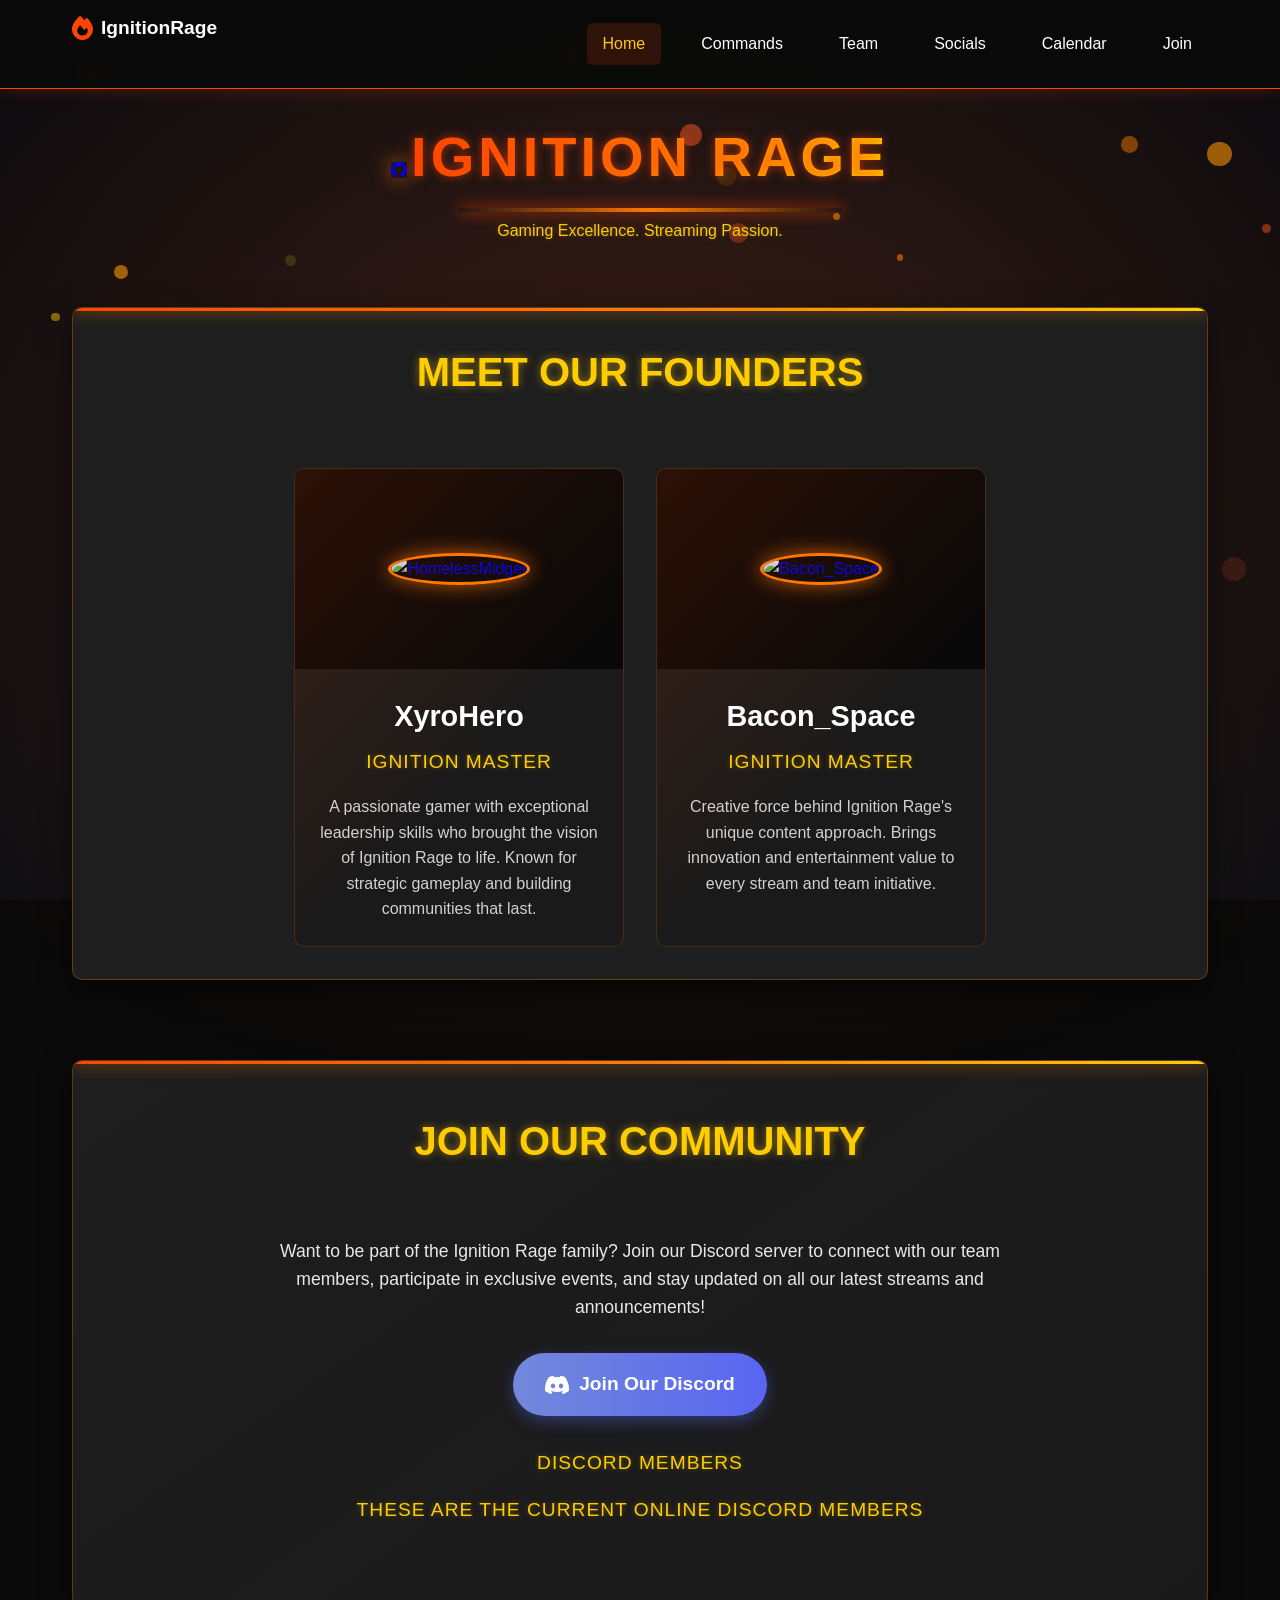
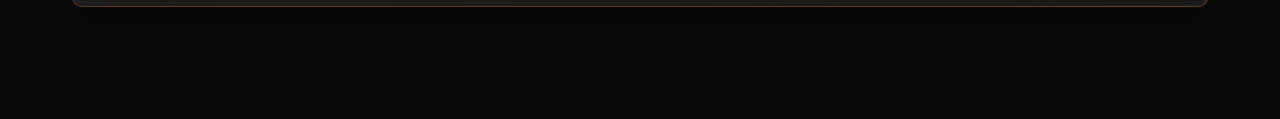
==== commit dd5274d3: "Update index.html" ====
--- a/index.html
+++ b/index.html
@@ -1,937 +1,799 @@
 <!DOCTYPE html>
 <html lang="en">
+
 <head>
-<meta charset="UTF-8">
-<meta name="viewport" content="width=device-width, initial-scale=1.0">
-<title>Ignition Rage Radio</title>
-<meta name="theme-color" content="#ff4500">
-<link rel="preconnect" href="https://fonts.googleapis.com">
-<link rel="preconnect" href="https://fonts.gstatic.com" crossorigin>
-<link href="https://fonts.googleapis.com/css2?family=Rajdhani:wght@500;600;700&family=Inter:wght@400;500;600&family=JetBrains+Mono:wght@500&display=swap" rel="stylesheet">
-<style>
-  :root{
-    --void:#0a0a0c;
-    --panel:#141317;
-    --panel-2:#1b1a1f;
-    --line:#2a282e;
-    --ember:#ff4500;
-    --ember-bright:#ff7a3d;
-    --ember-deep:#8f1f06;
-    --gold:#ffb347;
-    --ash:#8b8892;
-    --ash-dim:#57545c;
-    --white:#f4f1ec;
-  }
-  *{box-sizing:border-box;}
-  html,body{margin:0;padding:0;}
-  body{
-    min-height:100vh;
-    background:
-      radial-gradient(ellipse 900px 500px at 15% -10%, rgba(255,69,0,0.16), transparent 60%),
-      radial-gradient(ellipse 700px 500px at 100% 110%, rgba(255,69,0,0.10), transparent 60%),
-      var(--void);
-    color:var(--white);
-    font-family:'Inter',sans-serif;
-    display:flex;
-    align-items:center;
-    justify-content:center;
-    padding:32px 16px;
-  }
-
-  /* faint moving ember particles behind everything */
-  #emberField{
-    position:fixed; inset:0; z-index:0; pointer-events:none; opacity:0.55;
-  }
-
-  .app{
-    position:relative;
-    z-index:1;
-    width:100%;
-    max-width:960px;
-    background:linear-gradient(180deg, var(--panel), var(--panel-2));
-    border:1px solid var(--line);
-    border-radius:18px;
-    overflow:hidden;
-    box-shadow:0 30px 80px -20px rgba(0,0,0,0.7), 0 0 0 1px rgba(255,69,0,0.04);
-  }
-
-  /* ===== HEADER ===== */
-  /* ===== SITE NAVBAR ===== */
-  nav.site-nav{
-    display:flex;
-    align-items:center;
-    justify-content:space-between;
-    gap:16px;
-    padding:14px 30px;
-    border-bottom:1px solid var(--line);
-    background:rgba(10,10,12,0.6);
-  }
-  .site-nav .nav-brand{
-    display:flex; align-items:center; gap:8px;
-    font-family:'Rajdhani',sans-serif;
-    font-weight:700;
-    font-size:16px;
-    letter-spacing:0.03em;
-    color:var(--white);
-    text-decoration:none;
-    flex:none;
-  }
-  .site-nav .nav-brand svg{ width:20px; height:20px; }
-  .site-nav .nav-brand span{ color:var(--ember-bright); }
-  .nav-links{
-    list-style:none;
-    display:flex;
-    align-items:center;
-    gap:4px;
-    margin:0; padding:0;
-    flex-wrap:wrap;
-  }
-  .nav-links a{
-    display:inline-block;
-    position:relative;
-    padding:7px 13px;
-    font-family:'Rajdhani',sans-serif;
-    font-weight:600;
-    font-size:13px;
-    letter-spacing:0.08em;
-    text-transform:uppercase;
-    color:var(--ash);
-    text-decoration:none;
-    border-radius:7px;
-    transition:color 0.15s, background 0.15s;
-  }
-  .nav-links a:hover{ color:var(--white); background:rgba(255,255,255,0.05); }
-  .nav-links a.current{ color:var(--ember-bright); background:rgba(255,69,0,0.10); }
-  .nav-links a.current::after{
-    content:'';
-    position:absolute; left:13px; right:13px; bottom:2px;
-    height:2px; border-radius:2px;
-    background:linear-gradient(90deg, var(--ember), var(--gold));
-  }
-  .nav-cta{
-    display:inline-flex; align-items:center; gap:6px;
-    padding:8px 16px;
-    font-family:'Rajdhani',sans-serif;
-    font-weight:700;
-    font-size:12px;
-    letter-spacing:0.08em;
-    text-transform:uppercase;
-    color:var(--void);
-    background:linear-gradient(160deg, var(--ember-bright), var(--ember-deep));
-    border-radius:999px;
-    text-decoration:none;
-    flex:none;
-    box-shadow:0 6px 16px -6px rgba(255,69,0,0.6);
-    transition:filter 0.15s, transform 0.1s;
-  }
-  .nav-cta:hover{ filter:brightness(1.1); }
-  .nav-cta:active{ transform:scale(0.96); }
-  .nav-github{
-    display:flex; align-items:center; justify-content:center;
-    width:32px; height:32px;
-    border-radius:50%;
-    color:var(--ash);
-    flex:none;
-    transition:color 0.15s, background 0.15s;
-  }
-  .nav-github:hover{ color:var(--white); background:rgba(255,255,255,0.06); }
-  .nav-github svg{ width:17px; height:17px; }
-  .nav-toggle{
-    display:none;
-    background:none; border:1px solid var(--line); border-radius:7px;
-    width:36px; height:36px;
-    align-items:center; justify-content:center;
-    color:var(--white); cursor:pointer; flex:none;
-  }
-  .nav-toggle svg{ width:18px; height:18px; }
-
-  @media (max-width:760px){
-    nav.site-nav{ flex-wrap:wrap; }
-    .nav-toggle{ display:flex; }
-    .nav-links{
-      display:none;
-      width:100%;
-      flex-direction:column;
-      align-items:stretch;
-      gap:2px;
-      order:3;
-      padding-top:10px;
-      border-top:1px solid var(--line);
-      margin-top:10px;
-    }
-    .nav-links.open{ display:flex; }
-    .nav-links a{ padding:10px 12px; }
-  }
-
-  header{
-    display:flex;
-    align-items:center;
-    justify-content:space-between;
-    padding:22px 30px;
-    border-bottom:1px solid var(--line);
-    background:linear-gradient(90deg, rgba(255,69,0,0.08), transparent 60%);
-  }
-  .brand{
-    display:flex;
-    align-items:center;
-    gap:12px;
-  }
-  .brand-mark{
-    width:34px;height:34px;
-    flex:none;
-  }
-  .brand h1{
-    font-family:'Rajdhani',sans-serif;
-    font-weight:700;
-    font-size:22px;
-    letter-spacing:0.06em;
-    margin:0;
-    text-transform:uppercase;
-    line-height:1;
-  }
-  .brand h1 span{color:var(--ember-bright);}
-  .brand p{
-    margin:4px 0 0;
-    font-size:11px;
-    letter-spacing:0.14em;
-    text-transform:uppercase;
-    color:var(--ash-dim);
-  }
-  .live-pill{
-    display:flex;
-    align-items:center;
-    gap:8px;
-    font-family:'JetBrains Mono',monospace;
-    font-size:11px;
-    letter-spacing:0.08em;
-    color:var(--ash);
-    border:1px solid var(--line);
-    padding:6px 12px;
-    border-radius:999px;
-    background:rgba(255,255,255,0.02);
-  }
-  .live-dot{
-    width:7px;height:7px;border-radius:50%;
-    background:var(--ember);
-    box-shadow:0 0 8px 1px var(--ember);
-    animation:pulse 1.6s ease-in-out infinite;
-  }
-  @keyframes pulse{
-    0%,100%{opacity:1; transform:scale(1);}
-    50%{opacity:0.45; transform:scale(0.8);}
-  }
-
-  /* ===== NOW PLAYING ===== */
-  .stage{
-    display:grid;
-    grid-template-columns:200px 1fr;
-    gap:32px;
-    padding:34px 30px 10px;
-  }
-  .core-wrap{
-    position:relative;
-    width:200px;height:200px;
-    display:flex;align-items:center;justify-content:center;
-  }
-  .core-glow{
-    position:absolute; inset:-30px;
-    border-radius:50%;
-    background:radial-gradient(circle, rgba(255,69,0,0.35), transparent 70%);
-    filter:blur(6px);
-    animation:breathe 3.2s ease-in-out infinite;
-  }
-  @keyframes breathe{
-    0%,100%{transform:scale(0.94); opacity:0.7;}
-    50%{transform:scale(1.05); opacity:1;}
-  }
-  .core{
-    position:relative;
-    width:170px;height:170px;
-    border-radius:50%;
-    background:
-      radial-gradient(circle at 35% 30%, rgba(255,255,255,0.08), transparent 55%),
-      conic-gradient(from 0deg, var(--ember-deep), var(--ember), var(--gold), var(--ember), var(--ember-deep));
-    display:flex;align-items:center;justify-content:center;
-    box-shadow:inset 0 0 0 6px var(--void), 0 0 40px rgba(255,69,0,0.35);
-  }
-  .core.spinning{ animation:spin 6s linear infinite; }
-  @keyframes spin{ to{ transform:rotate(360deg); } }
-  .core-inner{
-    width:118px;height:118px;
-    border-radius:50%;
-    background:radial-gradient(circle at 40% 30%, #1f1c22, #0c0b0e 70%);
-    display:flex;align-items:center;justify-content:center;
-    box-shadow:inset 0 0 18px rgba(0,0,0,0.6);
-  }
-  .core-icon{ width:46px; height:46px; opacity:0.9; }
-
-  .track-info{ min-width:0; display:flex; flex-direction:column; justify-content:center; }
-  .eyebrow{
-    font-family:'JetBrains Mono',monospace;
-    font-size:11px;
-    letter-spacing:0.16em;
-    color:var(--ember-bright);
-    text-transform:uppercase;
-    margin:0 0 8px;
-  }
-  .track-title{
-    font-family:'Rajdhani',sans-serif;
-    font-weight:700;
-    font-size:clamp(26px,4vw,38px);
-    line-height:1.05;
-    margin:0;
-    letter-spacing:0.01em;
-    white-space:nowrap; overflow:hidden; text-overflow:ellipsis;
-  }
-  .track-artist{
-    margin:6px 0 0;
-    color:var(--ash);
-    font-size:14px;
-    letter-spacing:0.02em;
-  }
-
-  /* equalizer */
-  .eq{
-    display:flex; align-items:flex-end; gap:3px;
-    height:40px; margin-top:18px;
-  }
-  .eq span{
-    display:block;
-    width:4px;
-    border-radius:2px 2px 0 0;
-    background:linear-gradient(180deg, var(--gold), var(--ember));
-    height:4px;
-    transform-origin:bottom;
-    transition:height 0.09s linear;
-  }
-
-  /* progress */
-  .progress-row{
-    display:flex; align-items:center; gap:12px;
-    margin-top:18px;
-  }
-  .time{
-    font-family:'JetBrains Mono',monospace;
-    font-size:12px;
-    color:var(--ash-dim);
-    width:42px;
-    flex:none;
-  }
-  .time.end{ text-align:right; }
-  .bar{
-    position:relative;
-    flex:1;
-    height:6px;
-    border-radius:999px;
-    background:var(--line);
-    cursor:pointer;
-    overflow:hidden;
-  }
-  .bar-fill{
-    position:absolute; inset:0 auto 0 0;
-    width:0%;
-    background:linear-gradient(90deg, var(--ember-deep), var(--ember-bright));
-    border-radius:999px;
-  }
-  .bar-fill::after{
-    content:'';
-    position:absolute; right:-1px; top:50%;
-    width:12px;height:12px;
-    transform:translate(50%,-50%);
-    background:var(--white);
-    border-radius:50%;
-    box-shadow:0 0 0 3px rgba(255,69,0,0.35);
-    opacity:0;
-    transition:opacity 0.15s;
-  }
-  .bar:hover .bar-fill::after{ opacity:1; }
-
-  /* controls */
-  .controls{
-    display:flex; align-items:center; justify-content:center;
-    gap:18px;
-    margin:26px 0 6px;
-  }
-  .ctrl-btn{
-    background:none; border:none; cursor:pointer;
-    color:var(--ash);
-    display:flex; align-items:center; justify-content:center;
-    width:40px;height:40px;
-    border-radius:50%;
-    transition:color 0.15s, background 0.15s, transform 0.1s;
-  }
-  .ctrl-btn:hover{ color:var(--white); background:rgba(255,255,255,0.05); }
-  .ctrl-btn:active{ transform:scale(0.92); }
-  .ctrl-btn.active{ color:var(--ember-bright); }
-  .ctrl-btn svg{ width:18px; height:18px; }
-  .play-btn{
-    width:62px; height:62px;
-    background:linear-gradient(160deg, var(--ember-bright), var(--ember-deep));
-    color:var(--void);
-    box-shadow:0 8px 24px -6px rgba(255,69,0,0.6);
-  }
-  .play-btn:hover{ background:linear-gradient(160deg, var(--gold), var(--ember)); color:#1a0a00; }
-  .play-btn svg{ width:24px; height:24px; }
-
-  .volume-row{
-    display:flex; align-items:center; justify-content:center; gap:10px;
-    margin:4px 0 30px;
-  }
-  .volume-row svg{ width:16px; height:16px; color:var(--ash-dim); flex:none; }
-  input[type="range"].volume{
-    -webkit-appearance:none; appearance:none;
-    width:120px; height:4px;
-    background:var(--line);
-    border-radius:999px;
-    outline:none;
-  }
-  input[type="range"].volume::-webkit-slider-thumb{
-    -webkit-appearance:none;
-    width:12px;height:12px;border-radius:50%;
-    background:var(--ember-bright);
-    cursor:pointer;
-    box-shadow:0 0 0 3px rgba(255,69,0,0.25);
-  }
-  input[type="range"].volume::-moz-range-thumb{
-    width:12px;height:12px;border-radius:50%;
-    background:var(--ember-bright); border:none; cursor:pointer;
-  }
-
-  /* ===== PLAYLIST ===== */
-  .playlist-wrap{ border-top:1px solid var(--line); }
-  .playlist-head{
-    display:flex; align-items:center; justify-content:space-between;
-    padding:18px 30px 10px;
-  }
-  .playlist-head h2{
-    font-family:'Rajdhani',sans-serif;
-    font-size:14px;
-    letter-spacing:0.16em;
-    text-transform:uppercase;
-    color:var(--ash);
-    margin:0;
-    font-weight:600;
-  }
-  .playlist-head .count{
-    font-family:'JetBrains Mono',monospace;
-    font-size:11px;
-    color:var(--ash-dim);
-  }
-  ul.playlist{
-    list-style:none; margin:0; padding:6px 14px 20px;
-    max-height:360px; overflow-y:auto;
-  }
-  ul.playlist::-webkit-scrollbar{ width:8px; }
-  ul.playlist::-webkit-scrollbar-thumb{ background:var(--line); border-radius:999px; }
-
-  .track-row{
-    display:grid;
-    grid-template-columns:34px 1fr auto;
-    align-items:center;
-    gap:14px;
-    padding:11px 16px;
-    border-radius:10px;
-    cursor:pointer;
-    transition:background 0.15s;
-  }
-  .track-row:hover{ background:rgba(255,255,255,0.04); }
-  .track-row.playing{ background:rgba(255,69,0,0.10); }
-
-  .track-index{
-    font-family:'JetBrains Mono',monospace;
-    font-size:12px;
-    color:var(--ash-dim);
-    text-align:center;
-    position:relative;
-  }
-  .track-row.playing .track-index{ color:transparent; }
-  .mini-bars{
-    display:none;
-    position:absolute; inset:0;
-    align-items:flex-end; justify-content:center; gap:2px;
-  }
-  .track-row.playing .mini-bars{ display:flex; }
-  .mini-bars span{
-    width:3px; background:var(--ember-bright); border-radius:1px;
-    height:4px; animation:mini 0.9s ease-in-out infinite;
-  }
-  .mini-bars span:nth-child(2){ animation-delay:0.15s; }
-  .mini-bars span:nth-child(3){ animation-delay:0.3s; }
-  @keyframes mini{
-    0%,100%{ height:4px; } 50%{ height:14px; }
-  }
-
-  .track-meta{ min-width:0; }
-  .track-meta .t-title{
-    font-size:14.5px; font-weight:500;
-    white-space:nowrap; overflow:hidden; text-overflow:ellipsis;
-    color:var(--white);
-  }
-  .track-row.playing .t-title{ color:var(--ember-bright); }
-  .track-meta .t-artist{
-    font-size:12px; color:var(--ash-dim); margin-top:2px;
-    white-space:nowrap; overflow:hidden; text-overflow:ellipsis;
-  }
-  .t-time{
-    font-family:'JetBrains Mono',monospace;
-    font-size:12px; color:var(--ash-dim);
-  }
-
-  footer{
-    padding:16px 30px 22px;
-    border-top:1px solid var(--line);
-    display:flex; align-items:center; justify-content:space-between;
-    font-size:11px; letter-spacing:0.06em; color:var(--ash-dim);
-    text-transform:uppercase;
-    font-family:'JetBrains Mono',monospace;
-  }
-  footer a{ color:var(--ash); text-decoration:none; }
-  footer a:hover{ color:var(--ember-bright); }
-
-  @media (max-width:640px){
-    .stage{ grid-template-columns:1fr; text-align:center; }
-    .core-wrap{ margin:0 auto; }
-    .eq{ justify-content:center; }
-    .track-title{ white-space:normal; }
-  }
-</style>
+    <meta charset="UTF-8">
+    <meta name="viewport" content="width=device-width, initial-scale=1.0">
+    
+    <!-- SEO Meta Tags -->
+    <meta name="description" content="Ignition Rage Stream Team - Gaming Excellence. Streaming Passion. Join our community of passionate gamers and streamers.">
+    <meta name="keywords" content="Ignition Rage, gaming, streaming, Twitch, community, esports, HomelessMidget, Bacon_Space">
+    <meta name="author" content="Ignition Rage">
+    <meta name="robots" content="index, follow">
+    
+    <!-- Open Graph Meta Tags -->
+    <meta property="og:title" content="Ignition Rage Stream Team">
+    <meta property="og:description" content="Gaming Excellence. Streaming Passion. Join our community of passionate gamers and streamers.">
+    <meta property="og:image" content="https://github.com/IgnitionRage.png">
+    <meta property="og:url" content="https://ignitionrage.github.io">
+    <meta property="og:type" content="website">
+    <meta property="og:site_name" content="Ignition Rage">
+    
+    <!-- Twitter Card Meta Tags -->
+    <meta name="twitter:card" content="summary_large_image">
+    <meta name="twitter:title" content="Ignition Rage Stream Team">
+    <meta name="twitter:description" content="Gaming Excellence. Streaming Passion. Join our community of passionate gamers and streamers.">
+    <meta name="twitter:image" content="https://github.com/IgnitionRage.png">
+    <meta name="twitter:site" content="@IgnitionRage">
+    
+    <!-- Additional Meta Tags -->
+    <meta name="theme-color" content="#ff4500">
+    <meta name="msapplication-TileColor" content="#ff4500">
+    <meta name="application-name" content="Ignition Rage">
+    
+    <!-- Favicon -->
+    <link rel="icon" type="image/png" sizes="16x16" href="https://github.com/IgnitionRage.png">
+    <link rel="icon" type="image/png" sizes="32x32" href="https://github.com/IgnitionRage.png">
+    <link rel="apple-touch-icon" href="https://github.com/IgnitionRage.png">
+    
+    <title>Ignition Rage Stream Team</title>
+    <style>
+         :root {
+            --fire-red: #ff4500;
+            --fire-orange: #ff7b00;
+            --fire-yellow: #ffcc00;
+            --fire-deep: #aa4203;
+            --dark-bg: #0a0a0a;
+            --card-bg: #1a1a1a;
+            --secondary-bg: #1e1e1e;
+        }
+        
+        * {
+            margin: 0;
+            padding: 0;
+            box-sizing: border-box;
+            font-family: 'Rajdhani', 'Segoe UI', Tahoma, Geneva, Verdana, sans-serif;
+        }
+        
+        body {
+            background-color: var(--dark-bg);
+            color: #fff;
+            line-height: 1.6;
+            overflow-x: hidden;
+        }
+        
+        .container {
+            max-width: 1200px;
+            margin: 0 auto;
+            padding: 2rem;
+        }
+        
+        header {
+            text-align: center;
+            margin: 80px 0 4rem;
+            position: relative;
+        }
+        
+        .github-logo {
+            margin-bottom: 1rem;
+            animation: pulse 3s infinite;
+            box-shadow: 0 0 20px rgba(255, 123, 0, 0.7);
+            display: inline-block;
+        }
+        
+        h1 {
+            font-size: clamp(2.5rem, 5vw, 3.5rem);
+            text-transform: uppercase;
+            letter-spacing: 4px;
+            margin-bottom: 1rem;
+            position: relative;
+            display: inline-block;
+            background: linear-gradient(90deg, var(--fire-red), var(--fire-orange), var(--fire-yellow));
+            -webkit-background-clip: text;
+            -webkit-text-fill-color: transparent;
+            text-shadow: 0 0 10px rgba(255, 69, 0, 0.6);
+            animation: flicker 3s infinite alternate;
+        }
+        
+        @keyframes flicker {
+            0%,
+            19.999%,
+            22%,
+            62.999%,
+            64%,
+            64.999%,
+            70%,
+            100% {
+                opacity: 1;
+            }
+            20%,
+            21.999%,
+            63%,
+            63.999%,
+            65%,
+            69.999% {
+                opacity: 0.8;
+            }
+        }
+        
+        h1::after {
+            content: "";
+            position: absolute;
+            width: 80%;
+            height: 4px;
+            background: linear-gradient(90deg, transparent, var(--fire-orange), transparent);
+            bottom: -10px;
+            left: 10%;
+            box-shadow: 0 0 15px var(--fire-red);
+        }
+        
+        h2 {
+            font-size: clamp(2rem, 4vw, 2.5rem);
+            text-transform: uppercase;
+            margin-bottom: 2rem;
+            text-align: center;
+            position: relative;
+            display: inline-block;
+            color: var(--fire-yellow);
+            text-shadow: 0 0 8px rgba(255, 204, 0, 0.5);
+        }
+        
+        section {
+            margin-bottom: 5rem;
+            padding: 2rem;
+            background-color: var(--secondary-bg);
+            border-radius: 10px;
+            border: 1px solid rgba(255, 123, 0, 0.3);
+            box-shadow: 0 10px 30px rgba(0, 0, 0, 0.5);
+            position: relative;
+            overflow: hidden;
+        }
+        
+        section::before {
+            content: "";
+            position: absolute;
+            top: 0;
+            left: 0;
+            right: 0;
+            height: 3px;
+            background: linear-gradient(90deg, var(--fire-red), var(--fire-orange), var(--fire-yellow));
+            box-shadow: 0 0 15px var(--fire-orange);
+        }
+        
+        .section-header {
+            text-align: center;
+            margin-bottom: 2rem;
+        }
+        
+        .founders-section {
+            display: flex;
+            flex-wrap: wrap;
+            gap: 2rem;
+            justify-content: center;
+        }
+        
+        .founder-card {
+            background: var(--card-bg);
+            border-radius: 10px;
+            overflow: hidden;
+            width: 330px;
+            transition: transform 0.3s, box-shadow 0.3s;
+            border: 1px solid rgba(255, 123, 0, 0.2);
+            display: flex;
+            flex-direction: column;
+            position: relative;
+        }
+        
+        .founder-card:hover {
+            transform: translateY(-10px);
+            box-shadow: 0 15px 30px rgba(255, 69, 0, 0.3);
+            border: 1px solid var(--fire-orange);
+        }
+        
+        .founder-card::after {
+            content: "";
+            position: absolute;
+            top: 0;
+            left: 0;
+            right: 0;
+            bottom: 0;
+            background: linear-gradient(135deg, rgba(255, 69, 0, 0.15), transparent 60%);
+            pointer-events: none;
+        }
+        
+        .founder-image {
+            position: relative;
+            height: 200px;
+            overflow: hidden;
+            display: flex;
+            justify-content: center;
+            align-items: center;
+            background: rgba(0, 0, 0, 0.7);
+        }
+        
+        .founder-image a {
+            display: block;
+            text-decoration: none;
+            transition: transform 0.5s, box-shadow 0.5s;
+        }
+
+        .founder-image img {
+            width: 150px;
+            height: 150px;
+            object-fit: cover;
+            border-radius: 50%;
+            border: 3px solid var(--fire-orange);
+            box-shadow: 0 0 20px rgba(255, 123, 0, 0.7);
+            transition: transform 0.5s, box-shadow 0.5s;
+            animation: pulse 3s infinite;
+        }
+        
+        @keyframes pulse {
+            0% {
+                box-shadow: 0 0 20px rgba(255, 123, 0, 0.5);
+            }
+            50% {
+                box-shadow: 0 0 30px rgba(255, 69, 0, 0.8);
+            }
+            100% {
+                box-shadow: 0 0 20px rgba(255, 123, 0, 0.5);
+            }
+        }
+        
+        .founder-card:hover .founder-image a {
+            transform: scale(1.1);
+        }
+
+        .founder-card:hover .founder-image img {
+            transform: scale(1.1);
+            box-shadow: 0 0 25px var(--fire-red);
+        }
+
+        .founder-image a:hover img {
+            box-shadow: 0 0 30px var(--fire-red);
+            border-color: var(--fire-yellow);
+        }
+        
+        .founder-info {
+            padding: 1.5rem;
+            position: relative;
+            z-index: 1;
+        }
+        
+        .founder-name {
+            font-size: 1.8rem;
+            margin-bottom: 0.5rem;
+            font-weight: 700;
+            text-align: center;
+        }
+        
+        .founder-role {
+            font-size: 1.2rem;
+            font-weight: 500;
+            color: var(--fire-yellow);
+            text-align: center;
+            margin-bottom: 1rem;
+            letter-spacing: 1px;
+            text-transform: uppercase;
+            text-shadow: 0 0 5px rgba(255, 204, 0, 0.3);
+        }
+        
+        .founder-info p {
+            font-size: 1rem;
+            text-align: center;
+            color: rgba(255, 255, 255, 0.8);
+        }
+        
+        .join-section {
+            text-align: center;
+            padding: 3rem 2rem;
+            background: linear-gradient(145deg, var(--secondary-bg), rgba(30, 30, 30, 0.8));
+        }
+        
+        .join-section p {
+            max-width: 800px;
+            margin: 0 auto 2rem;
+            font-size: 1.1rem;
+            color: rgba(255, 255, 255, 0.9);
+        }
+        
+        .discord-button {
+            display: inline-flex;
+            align-items: center;
+            background: linear-gradient(90deg, #7289da, #5865f2);
+            color: white;
+            padding: 1rem 2rem;
+            border-radius: 50px;
+            text-decoration: none;
+            font-weight: bold;
+            font-size: 1.2rem;
+            transition: all 0.3s;
+            box-shadow: 0 5px 15px rgba(88, 101, 242, 0.4);
+            position: relative;
+            overflow: hidden;
+            border: none;
+            cursor: pointer;
+        }
+        
+        .discord-button::before {
+            content: "";
+            position: absolute;
+            top: 0;
+            left: -100%;
+            width: 100%;
+            height: 100%;
+            background: linear-gradient(90deg, transparent, rgba(255, 255, 255, 0.3), transparent);
+            transition: 0.5s;
+        }
+        
+        .discord-button:hover {
+            transform: translateY(-5px);
+            box-shadow: 0 10px 20px rgba(88, 101, 242, 0.6);
+        }
+        
+        .discord-button:hover::before {
+            left: 100%;
+        }
+        
+        .discord-icon {
+            margin-right: 10px;
+        }
+        
+        .discord-members {
+            margin-top: 2rem;
+            display: flex;
+            flex-wrap: wrap;
+            justify-content: center;
+            gap: 1rem;
+        }
+        
+        .discord-member {
+            display: flex;
+            align-items: center;
+            background: var(--card-bg);
+            padding: 0.5rem 1rem;
+            border-radius: 20px;
+            border: 1px solid var(--fire-orange);
+        }
+        
+        .discord-member img {
+            width: 30px;
+            height: 30px;
+            border-radius: 50%;
+            margin-right: 0.5rem;
+        }
+        
+        .discord-member span {
+            font-size: 0.9rem;
+        }
+        
+                
+        .logo {
+            max-width: 200px;
+            margin-bottom: 2rem;
+        }
+        
+        .fire-background {
+            position: fixed;
+            top: 0;
+            left: 0;
+            width: 100%;
+            height: 100%;
+            background: radial-gradient(ellipse at bottom, #1b1b1b 0%, #090a0f 100%);
+            z-index: -2;
+        }
+        
+        .fire-glow {
+            position: fixed;
+            top: 50%;
+            left: 50%;
+            transform: translate(-50%, -50%);
+            width: 150%;
+            height: 150%;
+            background: radial-gradient(ellipse at center, rgba(255, 69, 0, 0.15) 0%, rgba(10, 10, 10, 0) 70%);
+            z-index: -1;
+            pointer-events: none;
+        }
+        
+        .particles {
+            position: fixed;
+            top: 0;
+            left: 0;
+            width: 100%;
+            height: 100%;
+            overflow: hidden;
+            z-index: -1;
+            pointer-events: none;
+        }
+        
+        .particle {
+            position: absolute;
+            border-radius: 50%;
+            animation: float 15s infinite linear;
+        }
+        
+        @keyframes float {
+            0% {
+                transform: translateY(0) rotate(0deg);
+                opacity: 0.8;
+            }
+            100% {
+                transform: translateY(-1000px) rotate(720deg);
+                opacity: 0;
+            }
+        }
+        
+        .nav-bar {
+            position: fixed;
+            top: 0;
+            left: 0;
+            width: 100%;
+            background: rgba(10, 10, 10, 0.95);
+            backdrop-filter: blur(10px);
+            z-index: 1000;
+            border-bottom: 1px solid var(--fire-red);
+            box-shadow: 0 2px 15px rgba(255, 69, 0, 0.2);
+        }
+        
+        .nav-container {
+            display: flex;
+            justify-content: space-between;
+            align-items: center;
+            max-width: 1200px;
+            margin: 0 auto;
+            padding: 0.8rem 2rem;
+        }
+        
+        .logo {
+            display: flex;
+            align-items: center;
+            font-weight: 700;
+            font-size: 1.2rem;
+            color: white;
+            text-decoration: none;
+        }
+        
+        .logo i {
+            color: var(--fire-red);
+            margin-right: 8px;
+            font-size: 1.5rem;
+        }
+        
+        .nav-links {
+            display: flex;
+            gap: 1.5rem;
+        }
+        
+        .nav-link {
+            color: white;
+            text-decoration: none;
+            font-weight: 500;
+            transition: all 0.3s ease;
+            padding: 0.5rem 1rem;
+            border-radius: 5px;
+            position: relative;
+        }
+        
+        .nav-link:after {
+            content: '';
+            position: absolute;
+            bottom: 0;
+            left: 0;
+            width: 100%;
+            height: 2px;
+            background: linear-gradient(90deg, var(--fire-red), var(--fire-orange));
+            transform: scaleX(0);
+            transition: transform 0.3s ease;
+        }
+        
+        .nav-link:hover:after {
+            transform: scaleX(1);
+        }
+        
+        .nav-link:hover {
+            color: var(--fire-yellow);
+        }
+        
+        .nav-link.active {
+            background: rgba(255, 69, 0, 0.15);
+            color: var(--fire-yellow);
+        }
+        
+        .mobile-toggle {
+            display: none;
+            background: none;
+            border: none;
+            color: white;
+            font-size: 1.5rem;
+            cursor: pointer;
+        }
+        
+        .github-link {
+            display: inline-block;
+            margin-bottom: 1rem;
+            transition: transform 0.3s;
+        }
+        
+        .github-link:hover {
+            transform: scale(1.1);
+        }
+        
+        @media (max-width: 768px) {
+            .container {
+                padding: 1rem;
+            }
+            h1 {
+                font-size: 2.5rem;
+            }
+            h2 {
+                font-size: 2rem;
+            }
+            .founders-section {
+                flex-direction: column;
+                align-items: center;
+            }
+            .founder-card {
+                width: 100%;
+                max-width: 350px;
+            }
+            .nav-links {
+                position: fixed;
+                top: 60px;
+                left: 0;
+                width: 100%;
+                flex-direction: column;
+                background: rgba(10, 10, 10, 0.95);
+                padding: 1rem 0;
+                gap: 0;
+                transform: translateY(-150%);
+                transition: transform 0.3s ease;
+                border-bottom: 1px solid var(--fire-red);
+            }
+            .nav-links.active {
+                transform: translateY(0);
+            }
+            .nav-link {
+                width: 100%;
+                padding: 1rem 2rem;
+                text-align: center;
+                border-radius: 0;
+            }
+            .nav-link:after {
+                display: none;
+            }
+            .mobile-toggle {
+                display: block;
+            }
+        }
+    </style>
+    <link rel="stylesheet" href="https://cdnjs.cloudflare.com/ajax/libs/font-awesome/6.7.1/css/all.min.css">
 </head>
+
 <body>
-
-<canvas id="emberField"></canvas>
-
-<div class="app">
-
-  <nav class="site-nav">
-    <a class="nav-brand" href="https://ignitionrage.github.io/">
-      <svg viewBox="0 0 24 24" fill="none"><path d="M12 2c1 3-2 4-2 7a4 4 0 0 0 8 0c0-1-.5-2-1-2 1 3-1 4-2 4a2 2 0 0 1-2-2c0-2 2-2.5 1-5-1.5 1-4 2-4 6a6 6 0 0 0 12 0C22 6 16 4 12 2z" fill="url(#navG)"/><defs><linearGradient id="navG" x1="0" y1="0" x2="0" y2="24"><stop stop-color="#ffb347"/><stop offset="1" stop-color="#ff4500"/></linearGradient></defs></svg>
-      Ignition<span>Rage</span>
-    </a>
-
-    <button class="nav-toggle" id="navToggle" aria-label="Toggle navigation" aria-expanded="false">
-      <svg viewBox="0 0 24 24" fill="none" stroke="currentColor" stroke-width="2" stroke-linecap="round"><line x1="3" y1="6" x2="21" y2="6"/><line x1="3" y1="12" x2="21" y2="12"/><line x1="3" y1="18" x2="21" y2="18"/></svg>
-    </button>
-
-    <ul class="nav-links" id="navLinks">
-      <li><a href="https://ignitionrage.github.io/">Home</a></li>
-      <li><a href="https://ignitionrage.github.io/cmds">Commands</a></li>
-      <li><a href="https://ignitionrage.github.io/team">Team</a></li>
-      <li><a href="https://ignitionrage.github.io/social">Socials</a></li>
-      <li><a href="https://ignitionrage.github.io/calendar">Calendar</a></li>
-      <li><a class="current" href="#">Radio</a></li>
-      <li><a class="nav-cta" href="https://ignitionrage.github.io/#join">Join</a></li>
-    </ul>
-
-    <a class="nav-github" href="https://github.com/IgnitionRage" target="_blank" rel="noopener" title="IgnitionRage on GitHub">
-      <svg viewBox="0 0 24 24" fill="currentColor"><path d="M12 .5C5.65.5.5 5.65.5 12c0 5.09 3.29 9.4 7.86 10.93.58.1.79-.25.79-.56 0-.28-.01-1.02-.02-2-3.2.7-3.88-1.54-3.88-1.54-.52-1.33-1.28-1.69-1.28-1.69-1.05-.72.08-.7.08-.7 1.16.08 1.77 1.19 1.77 1.19 1.03 1.77 2.7 1.26 3.36.96.1-.75.4-1.26.73-1.55-2.55-.29-5.24-1.28-5.24-5.69 0-1.26.45-2.29 1.19-3.1-.12-.29-.52-1.46.11-3.05 0 0 .97-.31 3.18 1.18a11 11 0 0 1 5.79 0c2.2-1.49 3.17-1.18 3.17-1.18.63 1.59.23 2.76.11 3.05.74.81 1.19 1.84 1.19 3.1 0 4.42-2.69 5.4-5.25 5.68.41.36.78 1.07.78 2.16 0 1.56-.01 2.82-.01 3.2 0 .31.21.67.8.56A10.98 10.98 0 0 0 23.5 12c0-6.35-5.15-11.5-11.5-11.5z"/></svg>
-    </a>
-  </nav>
-
-  <header>
-    <div class="brand">
-      <svg class="brand-mark" viewBox="0 0 24 24" fill="none">
-        <path d="M12 2c1 3-2 4-2 7a4 4 0 0 0 8 0c0-1-.5-2-1-2 1 3-1 4-2 4a2 2 0 0 1-2-2c0-2 2-2.5 1-5-1.5 1-4 2-4 6a6 6 0 0 0 12 0C22 6 16 4 12 2z" fill="url(#g1)"/>
-        <defs><linearGradient id="g1" x1="0" y1="0" x2="0" y2="24"><stop stop-color="#ffb347"/><stop offset="1" stop-color="#ff4500"/></linearGradient></defs>
-      </svg>
-      <div>
-        <h1>IGNITION <span>RAGE</span> RADIO</h1>
-        <p>Gaming Excellence. Streaming Passion.</p>
-      </div>
-    </div>
-    <div class="live-pill"><span class="live-dot"></span> ON AIR</div>
-  </header>
-
-  <div class="stage">
-    <div class="core-wrap">
-      <div class="core-glow"></div>
-      <div class="core" id="core">
-        <div class="core-inner">
-          <svg class="core-icon" viewBox="0 0 24 24" fill="none">
-            <path d="M12 2c1 3-2 4-2 7a4 4 0 0 0 8 0c0-1-.5-2-1-2 1 3-1 4-2 4a2 2 0 0 1-2-2c0-2 2-2.5 1-5-1.5 1-4 2-4 6a6 6 0 0 0 12 0C22 6 16 4 12 2z" fill="url(#g2)"/>
-            <defs><linearGradient id="g2" x1="0" y1="0" x2="0" y2="24"><stop stop-color="#ffb347"/><stop offset="1" stop-color="#ff4500"/></linearGradient></defs>
-          </svg>
+    <div class="fire-background"></div>
+    <div class="fire-glow"></div>
+    <div class="particles" id="particles"></div>
+
+    <nav class="nav-bar">
+        <div class="nav-container">
+            <a href="#" class="logo">
+                <i class="fas fa-fire"></i> IgnitionRage
+            </a>
+            <div class="nav-links" id="navLinks">
+                <a href="#" class="nav-link active">Home</a>
+                <a href="https://ignitionrage.github.io/cmds" class="nav-link">Commands</a>
+                <a href="https://ignitionrage.github.io/team" class="nav-link">Team</a>
+                <a href="https://ignitionrage.github.io/social" class="nav-link">Socials</a>
+                <a href="https://ignitionrage.github.io/calendar" class="nav-link">Calendar</a>
+                <a href="#join" class="nav-link">Join</a>
+            </div>
+            <button class="mobile-toggle" id="mobileToggle">
+                <i class="fas fa-bars"></i>
+            </button>
         </div>
-      </div>
-    </div>
-
-    <div class="track-info">
-      <p class="eyebrow" id="nowPlayingLabel">Now Playing</p>
-      <h2 class="track-title" id="trackTitle">Loading…</h2>
-      <p class="track-artist" id="trackArtist">Ignition Rage Radio</p>
-      <div class="eq" id="eq"></div>
-
-      <div class="progress-row">
-        <span class="time" id="timeCurrent">0:00</span>
-        <div class="bar" id="seekBar"><div class="bar-fill" id="seekFill"></div></div>
-        <span class="time end" id="timeTotal">0:00</span>
-      </div>
-    </div>
-  </div>
-
-  <div class="controls">
-    <button class="ctrl-btn" id="shuffleBtn" title="Shuffle">
-      <svg viewBox="0 0 24 24" fill="none" stroke="currentColor" stroke-width="2" stroke-linecap="round" stroke-linejoin="round"><polyline points="16 3 21 3 21 8"/><line x1="4" y1="20" x2="21" y2="3"/><polyline points="21 16 21 21 16 21"/><line x1="15" y1="15" x2="21" y2="21"/><line x1="4" y1="4" x2="9" y2="9"/></svg>
-    </button>
-    <button class="ctrl-btn" id="prevBtn" title="Previous">
-      <svg viewBox="0 0 24 24" fill="currentColor"><path d="M6 6h2v12H6zm3.5 6 8.5 6V6z"/></svg>
-    </button>
-    <button class="ctrl-btn play-btn" id="playBtn" title="Play">
-      <svg id="playIcon" viewBox="0 0 24 24" fill="currentColor"><path d="M8 5v14l11-7z"/></svg>
-    </button>
-    <button class="ctrl-btn" id="nextBtn" title="Next">
-      <svg viewBox="0 0 24 24" fill="currentColor"><path d="M16 6h2v12h-2zM6 6l8.5 6L6 18z"/></svg>
-    </button>
-    <button class="ctrl-btn" id="repeatBtn" title="Repeat">
-      <svg viewBox="0 0 24 24" fill="none" stroke="currentColor" stroke-width="2" stroke-linecap="round" stroke-linejoin="round"><polyline points="17 1 21 5 17 9"/><path d="M3 11V9a4 4 0 0 1 4-4h14"/><polyline points="7 23 3 19 7 15"/><path d="M21 13v2a4 4 0 0 1-4 4H3"/></svg>
-    </button>
-  </div>
-
-  <div class="volume-row">
-    <svg viewBox="0 0 24 24" fill="currentColor"><path d="M3 10v4h4l5 5V5L7 10H3z"/></svg>
-    <input type="range" class="volume" id="volume" min="0" max="100" value="80">
-  </div>
-
-  <div class="playlist-wrap">
-    <div class="playlist-head">
-      <h2>Playlist</h2>
-      <span class="count" id="trackCount">0 tracks</span>
-    </div>
-    <ul class="playlist" id="playlist"></ul>
-  </div>
-
-  <footer>
-    <span>Team FST // Ignition Rage</span>
-    <a href="https://ignitionrage.github.io/" target="_blank" rel="noopener">ignitionrage.github.io</a>
-  </footer>
-
-</div>
-
-<audio id="audio" preload="metadata"></audio>
-
-<script>
-(function(){
-  // ---------- Fallback playlist (used if songs.json can't be fetched, e.g. opened as a local file) ----------
-  const FALLBACK_TRACKS = [
-    { title: "Ignition Rage Anthem", artist: "Ignition Rage", file: "Ignition-Rage-Anthem.mp3" },
-    { title: "My Boy, My World", artist: "Ignition Rage", file: "My-Boy--My-World.mp3" },
-    { title: "Fearless", artist: "Ignition Rage", file: "Fearless.mp3" },
-    { title: "Unnamed Hero", artist: "Ignition Rage", file: "Unnamed-Hero.mp3" },
-    { title: "My Power", artist: "Ignition Rage", file: "My-Power.mp3" },
-    { title: "Echo in the Halls", artist: "Ignition Rage", file: "Echo-in-the-Halls.mp3" },
-    { title: "Homeless Never Dies", artist: "Ignition Rage", file: "HomelesNeverDies.mp3" },
-    { title: "Rise of the Small Sailors", artist: "Ignition Rage", file: "Rise-of-the-Small-Sailors.mp3" },
-    { title: "Pixel Heroes", artist: "Ignition Rage", file: "Pixel-Heroes.mp3" }
-  ];
-
-  const audio = document.getElementById('audio');
-  const playBtn = document.getElementById('playBtn');
-  const playIcon = document.getElementById('playIcon');
-  const prevBtn = document.getElementById('prevBtn');
-  const nextBtn = document.getElementById('nextBtn');
-  const shuffleBtn = document.getElementById('shuffleBtn');
-  const repeatBtn = document.getElementById('repeatBtn');
-  const seekBar = document.getElementById('seekBar');
-  const seekFill = document.getElementById('seekFill');
-  const timeCurrent = document.getElementById('timeCurrent');
-  const timeTotal = document.getElementById('timeTotal');
-  const trackTitle = document.getElementById('trackTitle');
-  const trackArtist = document.getElementById('trackArtist');
-  const playlistEl = document.getElementById('playlist');
-  const trackCount = document.getElementById('trackCount');
-  const volume = document.getElementById('volume');
-  const core = document.getElementById('core');
-  const eq = document.getElementById('eq');
-
-  const ICON_PLAY = '<path d="M8 5v14l11-7z"/>';
-  const ICON_PAUSE = '<path d="M6 5h4v14H6zM14 5h4v14h-4z"/>';
-
-  let tracks = [];
-  let currentIndex = 0;
-  let isShuffled = false;
-  let repeatMode = 0; // 0 off, 1 repeat all, 2 repeat one
-  let shuffleOrder = [];
-
-  // --- build equalizer bars (idle css-driven + audio-reactive when playing) ---
-  const BAR_COUNT = 28;
-  for(let i=0;i<BAR_COUNT;i++){
-    const s = document.createElement('span');
-    eq.appendChild(s);
-  }
-  const eqBars = eq.querySelectorAll('span');
-
-  function formatTime(sec){
-    if(!isFinite(sec) || sec < 0) sec = 0;
-    const m = Math.floor(sec/60);
-    const s = Math.floor(sec%60).toString().padStart(2,'0');
-    return `${m}:${s}`;
-  }
-
-  function loadPlaylist(list){
-    tracks = list;
-    trackCount.textContent = tracks.length + (tracks.length === 1 ? ' track' : ' tracks');
-    playlistEl.innerHTML = '';
-    tracks.forEach((t, i) => {
-      const li = document.createElement('li');
-      li.className = 'track-row';
-      li.dataset.index = i;
-      li.innerHTML = `
-        <span class="track-index">${String(i+1).padStart(2,'0')}
-          <span class="mini-bars"><span></span><span></span><span></span></span>
-        </span>
-        <span class="track-meta">
-          <div class="t-title">${escapeHtml(t.title)}</div>
-          <div class="t-artist">${escapeHtml(t.artist || 'Ignition Rage')}</div>
-        </span>
-        <span class="t-time" data-time>--:--</span>
-      `;
-      li.addEventListener('click', () => playTrack(i));
-      playlistEl.appendChild(li);
-    });
-    highlightPlaying();
-    loadTrack(0, false);
-  }
-
-  function escapeHtml(str){
-    const d = document.createElement('div');
-    d.textContent = str;
-    return d.innerHTML;
-  }
-
-  function loadTrack(index, autoplay){
-    if(!tracks.length) return;
-    currentIndex = index;
-    const t = tracks[currentIndex];
-    audio.src = t.file;
-    trackTitle.textContent = t.title;
-    trackArtist.textContent = t.artist || 'Ignition Rage';
-    document.title = `${t.title} — Ignition Rage Radio`;
-    highlightPlaying();
-    if(autoplay){
-      audio.play().catch(()=>{});
-    }
-  }
-
-  function playTrack(index){
-    loadTrack(index, true);
-  }
-
-  function highlightPlaying(){
-    document.querySelectorAll('.track-row').forEach(row => {
-      row.classList.toggle('playing', Number(row.dataset.index) === currentIndex);
-    });
-    const activeRow = playlistEl.querySelector(`.track-row[data-index="${currentIndex}"]`);
-    if(activeRow) activeRow.scrollIntoView({block:'nearest'});
-  }
-
-  function togglePlay(){
-    if(audio.paused){
-      audio.play().catch(()=>{});
-    } else {
-      audio.pause();
-    }
-  }
-
-  function nextTrack(){
-    if(!tracks.length) return;
-    let idx;
-    if(isShuffled){
-      idx = shuffleOrder[(shuffleOrder.indexOf(currentIndex) + 1) % shuffleOrder.length];
-    } else {
-      idx = (currentIndex + 1) % tracks.length;
-    }
-    playTrack(idx);
-  }
-
-  function prevTrack(){
-    if(!tracks.length) return;
-    if(audio.currentTime > 3){
-      audio.currentTime = 0;
-      return;
-    }
-    let idx;
-    if(isShuffled){
-      const pos = shuffleOrder.indexOf(currentIndex);
-      idx = shuffleOrder[(pos - 1 + shuffleOrder.length) % shuffleOrder.length];
-    } else {
-      idx = (currentIndex - 1 + tracks.length) % tracks.length;
-    }
-    playTrack(idx);
-  }
-
-  function buildShuffleOrder(){
-    shuffleOrder = tracks.map((_, i) => i);
-    for(let i = shuffleOrder.length - 1; i > 0; i--){
-      const j = Math.floor(Math.random() * (i+1));
-      [shuffleOrder[i], shuffleOrder[j]] = [shuffleOrder[j], shuffleOrder[i]];
-    }
-  }
-
-  // ---------- events ----------
-  playBtn.addEventListener('click', togglePlay);
-  nextBtn.addEventListener('click', nextTrack);
-  prevBtn.addEventListener('click', prevTrack);
-
-  shuffleBtn.addEventListener('click', () => {
-    isShuffled = !isShuffled;
-    shuffleBtn.classList.toggle('active', isShuffled);
-    if(isShuffled) buildShuffleOrder();
-  });
-
-  repeatBtn.addEventListener('click', () => {
-    repeatMode = (repeatMode + 1) % 3;
-    repeatBtn.classList.toggle('active', repeatMode !== 0);
-    repeatBtn.style.opacity = repeatMode === 2 ? '1' : '';
-    repeatBtn.title = repeatMode === 0 ? 'Repeat off' : repeatMode === 1 ? 'Repeat all' : 'Repeat one';
-  });
-
-  audio.addEventListener('play', () => {
-    playIcon.outerHTML = `<svg id="playIcon" viewBox="0 0 24 24" fill="currentColor">${ICON_PAUSE}</svg>`;
-    document.getElementById('playIcon').setAttribute('viewBox','0 0 24 24');
-    core.classList.add('spinning');
-    startVisualizer();
-  });
-  audio.addEventListener('pause', () => {
-    const el = document.getElementById('playIcon');
-    el.outerHTML = `<svg id="playIcon" viewBox="0 0 24 24" fill="currentColor">${ICON_PLAY}</svg>`;
-    core.classList.remove('spinning');
-  });
-  audio.addEventListener('ended', () => {
-    if(repeatMode === 2){
-      audio.currentTime = 0;
-      audio.play().catch(()=>{});
-    } else if(repeatMode === 1 || currentIndex < tracks.length - 1 || isShuffled){
-      nextTrack();
-    }
-  });
-
-  audio.addEventListener('loadedmetadata', () => {
-    timeTotal.textContent = formatTime(audio.duration);
-    const row = playlistEl.querySelector(`.track-row[data-index="${currentIndex}"] [data-time]`);
-    if(row) row.textContent = formatTime(audio.duration);
-  });
-
-  audio.addEventListener('timeupdate', () => {
-    timeCurrent.textContent = formatTime(audio.currentTime);
-    const pct = audio.duration ? (audio.currentTime / audio.duration) * 100 : 0;
-    seekFill.style.width = pct + '%';
-  });
-
-  seekBar.addEventListener('click', (e) => {
-    const rect = seekBar.getBoundingClientRect();
-    const pct = (e.clientX - rect.left) / rect.width;
-    if(audio.duration) audio.currentTime = pct * audio.duration;
-  });
-
-  volume.addEventListener('input', () => {
-    audio.volume = volume.value / 100;
-  });
-  audio.volume = volume.value / 100;
-
-  // ---------- audio-reactive equalizer (Web Audio API) ----------
-  let audioCtx, analyser, source, dataArray, rafId;
-  function ensureAudioGraph(){
-    if(audioCtx) return;
-    try{
-      audioCtx = new (window.AudioContext || window.webkitAudioContext)();
-      source = audioCtx.createMediaElementSource(audio);
-      analyser = audioCtx.createAnalyser();
-      analyser.fftSize = 64;
-      source.connect(analyser);
-      analyser.connect(audioCtx.destination);
-      dataArray = new Uint8Array(analyser.frequencyBinCount);
-    }catch(e){ /* Web Audio unavailable — fall back to idle animation */ }
-  }
-
-  function startVisualizer(){
-    ensureAudioGraph();
-    if(audioCtx && audioCtx.state === 'suspended') audioCtx.resume();
-    cancelAnimationFrame(rafId);
-    tick();
-  }
-
-  function tick(){
-    if(audio.paused){ return; }
-    rafId = requestAnimationFrame(tick);
-    if(analyser){
-      analyser.getByteFrequencyData(dataArray);
-      const n = eqBars.length;
-      for(let i=0;i<n;i++){
-        const v = dataArray[Math.floor(i * dataArray.length / n)] || 0;
-        const h = 4 + (v/255) * 36;
-        eqBars[i].style.height = h + 'px';
-      }
-    } else {
-      // idle fallback flicker
-      eqBars.forEach(b => {
-        b.style.height = (4 + Math.random() * 28) + 'px';
-      });
-    }
-  }
-
-  // ---------- mobile nav toggle ----------
-  const navToggle = document.getElementById('navToggle');
-  const navLinksEl = document.getElementById('navLinks');
-  if(navToggle && navLinksEl){
-    navToggle.addEventListener('click', () => {
-      const open = navLinksEl.classList.toggle('open');
-      navToggle.setAttribute('aria-expanded', open ? 'true' : 'false');
-    });
-  }
-
-  // ---------- keyboard shortcuts ----------
-  document.addEventListener('keydown', (e) => {
-    if(e.target.tagName === 'INPUT') return;
-    if(e.code === 'Space'){ e.preventDefault(); togglePlay(); }
-    if(e.code === 'ArrowRight'){ nextTrack(); }
-    if(e.code === 'ArrowLeft'){ prevTrack(); }
-  });
-
-  // ---------- background ember particle field ----------
-  (function emberField(){
-    const canvas = document.getElementById('emberField');
-    const ctx = canvas.getContext('2d');
-    let w, h, particles;
-    function resize(){
-      w = canvas.width = window.innerWidth;
-      h = canvas.height = window.innerHeight;
-    }
-    function makeParticles(){
-      particles = Array.from({length: 46}, () => ({
-        x: Math.random()*w,
-        y: h + Math.random()*h,
-        r: 0.6 + Math.random()*1.8,
-        speed: 0.15 + Math.random()*0.5,
-        drift: (Math.random()-0.5)*0.3,
-        alpha: 0.15 + Math.random()*0.35
-      }));
-    }
-    function loop(){
-      ctx.clearRect(0,0,w,h);
-      particles.forEach(p => {
-        p.y -= p.speed;
-        p.x += p.drift;
-        if(p.y < -10){ p.y = h + 10; p.x = Math.random()*w; }
-        ctx.beginPath();
-        ctx.arc(p.x, p.y, p.r, 0, Math.PI*2);
-        ctx.fillStyle = `rgba(255,${100+Math.floor(Math.random()*60)},40,${p.alpha})`;
-        ctx.fill();
-      });
-      requestAnimationFrame(loop);
-    }
-    window.addEventListener('resize', () => { resize(); });
-    resize(); makeParticles(); loop();
-  })();
-
-  // ---------- load playlist: try songs.json, fall back to embedded list ----------
-  fetch('songs.json')
-    .then(r => { if(!r.ok) throw new Error('bad response'); return r.json(); })
-    .then(data => {
-      const list = Array.isArray(data) ? data : data.tracks;
-      loadPlaylist(list && list.length ? list : FALLBACK_TRACKS);
-    })
-    .catch(() => loadPlaylist(FALLBACK_TRACKS));
-
-})();
-</script>
+    </nav>
+
+    <div class="container">
+        <header>
+            <a href="https://github.com/IgnitionRage" class="github-link" target="_blank">
+                <img id="github-org-avatar" class="github-logo" alt="IgnitionRage GitHub" style="width: 70px; height: 70px; border-radius: 50%; object-fit: cover; border: 3px solid var(--fire-orange);">
+            </a>
+            <h1>Ignition Rage</h1>
+            <p style="color: var(--fire-yellow); text-shadow: 0 0 5px rgba(255, 204, 0, 0.3);">Gaming Excellence. Streaming Passion.</p>
+        </header>
+
+        <section id="founders">
+            <div class="section-header">
+                <h2>Meet Our Founders</h2>
+            </div>
+
+            <div class="founders-section">
+                <div class="founder-card">
+                    <div class="founder-image">
+                        <a href="https://twitch.tv/xyrohero" target="_blank">
+                            <img src="https://static-cdn.jtvnw.net/jtv_user_pictures/0bbff696-d57b-4f9a-aac9-c21dcf96c947-profile_image-70x70.png" alt="HomelessMidget" />
+                        </a>
+                    </div>
+                    <div class="founder-info">
+                        <h3 class="founder-name">XyroHero</h3>
+                        <div class="founder-role">Ignition Master</div>
+                        <p>A passionate gamer with exceptional leadership skills who brought the vision of Ignition Rage to life. Known for strategic gameplay and building communities that last.</p>
+                    </div>
+                </div>
+                <div class="founder-card">
+                    <div class="founder-image">
+                        <a href="https://twitch.tv/Bacon_Space" target="_blank">
+                            <img src="https://avatars.githubusercontent.com/u/166666971?v=4" alt="Bacon_Space" />
+                        </a>
+                    </div>
+                    <div class="founder-info">
+                        <h3 class="founder-name">Bacon_Space</h3>
+                        <div class="founder-role">Ignition Master</div>
+                        <p>Creative force behind Ignition Rage's unique content approach. Brings innovation and entertainment value to every stream and team initiative.</p>
+                    </div>
+                </div>
+            </div>
+        </section>
+
+        <section class="join-section" id="join">
+            <div class="section-header">
+                <h2>Join Our Community</h2>
+            </div>
+            <p>Want to be part of the Ignition Rage family? Join our Discord server to connect with our team members, participate in exclusive events, and stay updated on all our latest streams and announcements!</p>
+            <a href="#" class="discord-button" id="discordButton" target="_blank">
+                <svg class="discord-icon" xmlns="http://www.w3.org/2000/svg" width="24" height="24" viewBox="0 0 24 24" fill="white">
+                    <path d="M20.317 4.3698a19.7913 19.7913 0 00-4.8851-1.5152.0741.0741 0 00-.0785.0371c-.211.3753-.4447.8648-.6083 1.2495-1.8447-.2762-3.68-.2762-5.4868 0-.1636-.3933-.4058-.8742-.6177-1.2495a.077.077 0 00-.0785-.037 19.7363 19.7363 0 00-4.8852 1.515.0699.0699 0 00-.0321.0277C.5334 9.0458-.319 13.5799.0992 18.0578a.0824.0824 0 00.0312.0561c2.0528 1.5076 4.0413 2.4228 5.9929 3.0294a.0777.0777 0 00.0842-.0276c.4616-.6304.8731-1.2952 1.226-1.9942a.076.076 0 00-.0416-.1057c-.6528-.2476-1.2743-.5495-1.8722-.8923a.077.077 0 01-.0076-.1277c.1258-.0943.2517-.1923.3718-.2914a.0743.0743 0 01.0776-.0105c3.9278 1.7933 8.18 1.7933 12.0614 0a.0739.0739 0 01.0785.0095c.1202.099.246.1981.3728.2924a.077.077 0 01-.0066.1276 12.2986 12.2986 0 01-1.873.8914.0766.0766 0 00-.0407.1067c.3604.698.7719 1.3628 1.225 1.9932a.076.076 0 00.0842.0286c1.961-.6067 3.9495-1.5219 6.0023-3.0294a.077.077 0 00.0313-.0552c.5004-5.177-.8382-9.6739-3.5485-13.6604a.061.061 0 00-.0312-.0286zM8.02 15.3312c-1.1825 0-2.1569-1.0857-2.1569-2.419 0-1.3332.9555-2.4189 2.157-2.4189 1.2108 0 2.1757 1.0952 2.1568 2.419 0 1.3332-.9555 2.4189-2.1569 2.4189zm7.9748 0c-1.1825 0-2.1569-1.0857-2.1569-2.419 0-1.3332.9554-2.4189 2.1569-2.4189 1.2108 0 2.1757 1.0952 2.1568 2.419 0 1.3332-.946 2.4189-2.1568 2.4189Z"/>
+                </svg> Join Our Discord
+            </a>
+            <div class="section-header"></div>
+            <h2 class="founder-role">Discord Members</h2>
+            <div class="founder-role">These Are The Current Online Discord Members</div>
+            <div class="discord-members" id="discordMembers"></div>
+        </section>
+
+            </div>
+
+    
+    <script type="text/javascript">
+        // Fetch GitHub organization avatar
+        fetch('https://api.github.com/orgs/IgnitionRage')
+            .then(response => response.json())
+            .then(data => {
+                if (data && data.avatar_url) {
+                    document.getElementById('github-org-avatar').src = data.avatar_url;
+                } else {
+                    const avatarImg = document.getElementById('github-org-avatar');
+                    avatarImg.outerHTML = '<i class="fab fa-github github-logo"></i>';
+                }
+            })
+            .catch(error => {
+                console.error('Error fetching GitHub data:', error);
+                const avatarImg = document.getElementById('github-org-avatar');
+                avatarImg.outerHTML = '<i class="fab fa-github github-logo"></i>';
+            });
+
+        // Fetch Discord widget data
+        fetch('https://discord.com/api/guilds/513536780323258374/widget.json')
+            .then(response => response.json())
+            .then(data => {
+                if (data && data.instant_invite) {
+                    document.getElementById('discordButton').href = data.instant_invite;
+                } else {
+                    // Fallback to a default Discord invite link
+                    document.getElementById('discordButton').href = 'https://discord.gg/XvEUfqEAFJ';
+                }
+
+                // Display Discord members, excluding "IgnitionRage" and "Ignition Rage" Auto-Publish
+
+                const membersContainer = document.getElementById('discordMembers');
+                if (data && data.members && data.members.length > 0) {
+                    data.members.forEach(member => {
+                        const username = member.username.toLowerCase();
+                        if (username !== 'ignitionrage' && username !== 'ignition rage' && username !== 'Auto-Publish') {
+                            const memberElement = document.createElement('div');
+                            memberElement.className = 'discord-member';
+
+                            const avatar = member.avatar_url || 'https://cdn.discordapp.com/embed/avatars/0.png';
+                            const statusClass = member.status === 'online' ? 'online' : member.status === 'dnd' ? 'dnd' : 'offline';
+
+                            memberElement.innerHTML = `
+                                <img src="${avatar}" alt="${member.username}">
+                                <span>${member.username}</span>
+                                <span class="status ${statusClass}"></span>
+                            `;
+
+                            membersContainer.appendChild(memberElement);
+                        }
+                    });
+                }
+            })
+            .catch(error => {
+                console.error('Error fetching Discord data:', error);
+                document.getElementById('discordButton').href = 'https://discord.gg/XvEUfqEAFJ';
+            });
+
+        // Create animated fire particles
+        document.addEventListener('DOMContentLoaded', function() {
+            const particlesContainer = document.getElementById('particles');
+            const isMobile = window.innerWidth <= 768;
+            const particleCount = isMobile ? 15 : 30;
+            const fireColors = ['#ff4500', '#ff7b00', '#ffcc00', '#ff5722', '#ff9800'];
+
+            for (let i = 0; i < particleCount; i++) {
+                const particle = document.createElement('div');
+                particle.classList.add('particle');
+
+                const maxSize = isMobile ? 15 : 25;
+                const size = Math.random() * (maxSize - 5) + 5;
+                particle.style.width = `${size}px`;
+                particle.style.height = `${size}px`;
+
+                particle.style.left = `${Math.random() * 100}%`;
+                particle.style.top = `${Math.random() * 100}%`;
+
+                const colorIndex = Math.floor(Math.random() * fireColors.length);
+                particle.style.background = fireColors[colorIndex];
+
+                particle.style.opacity = Math.random() * 0.5 + 0.1;
+
+                const duration = Math.random() * (isMobile ? 15 : 20) + 10;
+                particle.style.animationDuration = `${duration}s`;
+
+                particle.style.animationDelay = `${Math.random() * 5}s`;
+
+                particlesContainer.appendChild(particle);
+            }
+
+            
+            const mobileToggle = document.getElementById('mobileToggle');
+            const navLinks = document.getElementById('navLinks');
+
+            mobileToggle.addEventListener('click', () => {
+                navLinks.classList.toggle('active');
+                const icon = mobileToggle.querySelector('i');
+                if (navLinks.classList.contains('active')) {
+                    icon.className = 'fas fa-times';
+                } else {
+                    icon.className = 'fas fa-bars';
+                }
+            });
+
+            document.querySelectorAll('.nav-link').forEach(link => {
+                link.addEventListener('click', function(e) {
+                    if (this.getAttribute('href').startsWith('#')) {
+                        e.preventDefault();
+
+                        navLinks.classList.remove('active');
+                        mobileToggle.querySelector('i').className = 'fas fa-bars';
+
+                        const targetId = this.getAttribute('href').substring(1);
+                        if (targetId) {
+                            const targetElement = document.getElementById(targetId);
+                            if (targetElement) {
+                                const navHeight = document.querySelector('.nav-bar').offsetHeight;
+                                const targetPosition = targetElement.getBoundingClientRect().top + window.pageYOffset - navHeight;
+
+                                window.scrollTo({
+                                    top: targetPosition,
+                                    behavior: 'smooth'
+                                });
+                            }
+                        } else {
+                            window.scrollTo({
+                                top: 0,
+                                behavior: 'smooth'
+                            });
+                        }
+
+                        document.querySelectorAll('.nav-link').forEach(navLink => {
+                            navLink.classList.remove('active');
+                        });
+                        this.classList.add('active');
+                    }
+                });
+            });
+        });
+    </script>
 </body>
+
 </html>
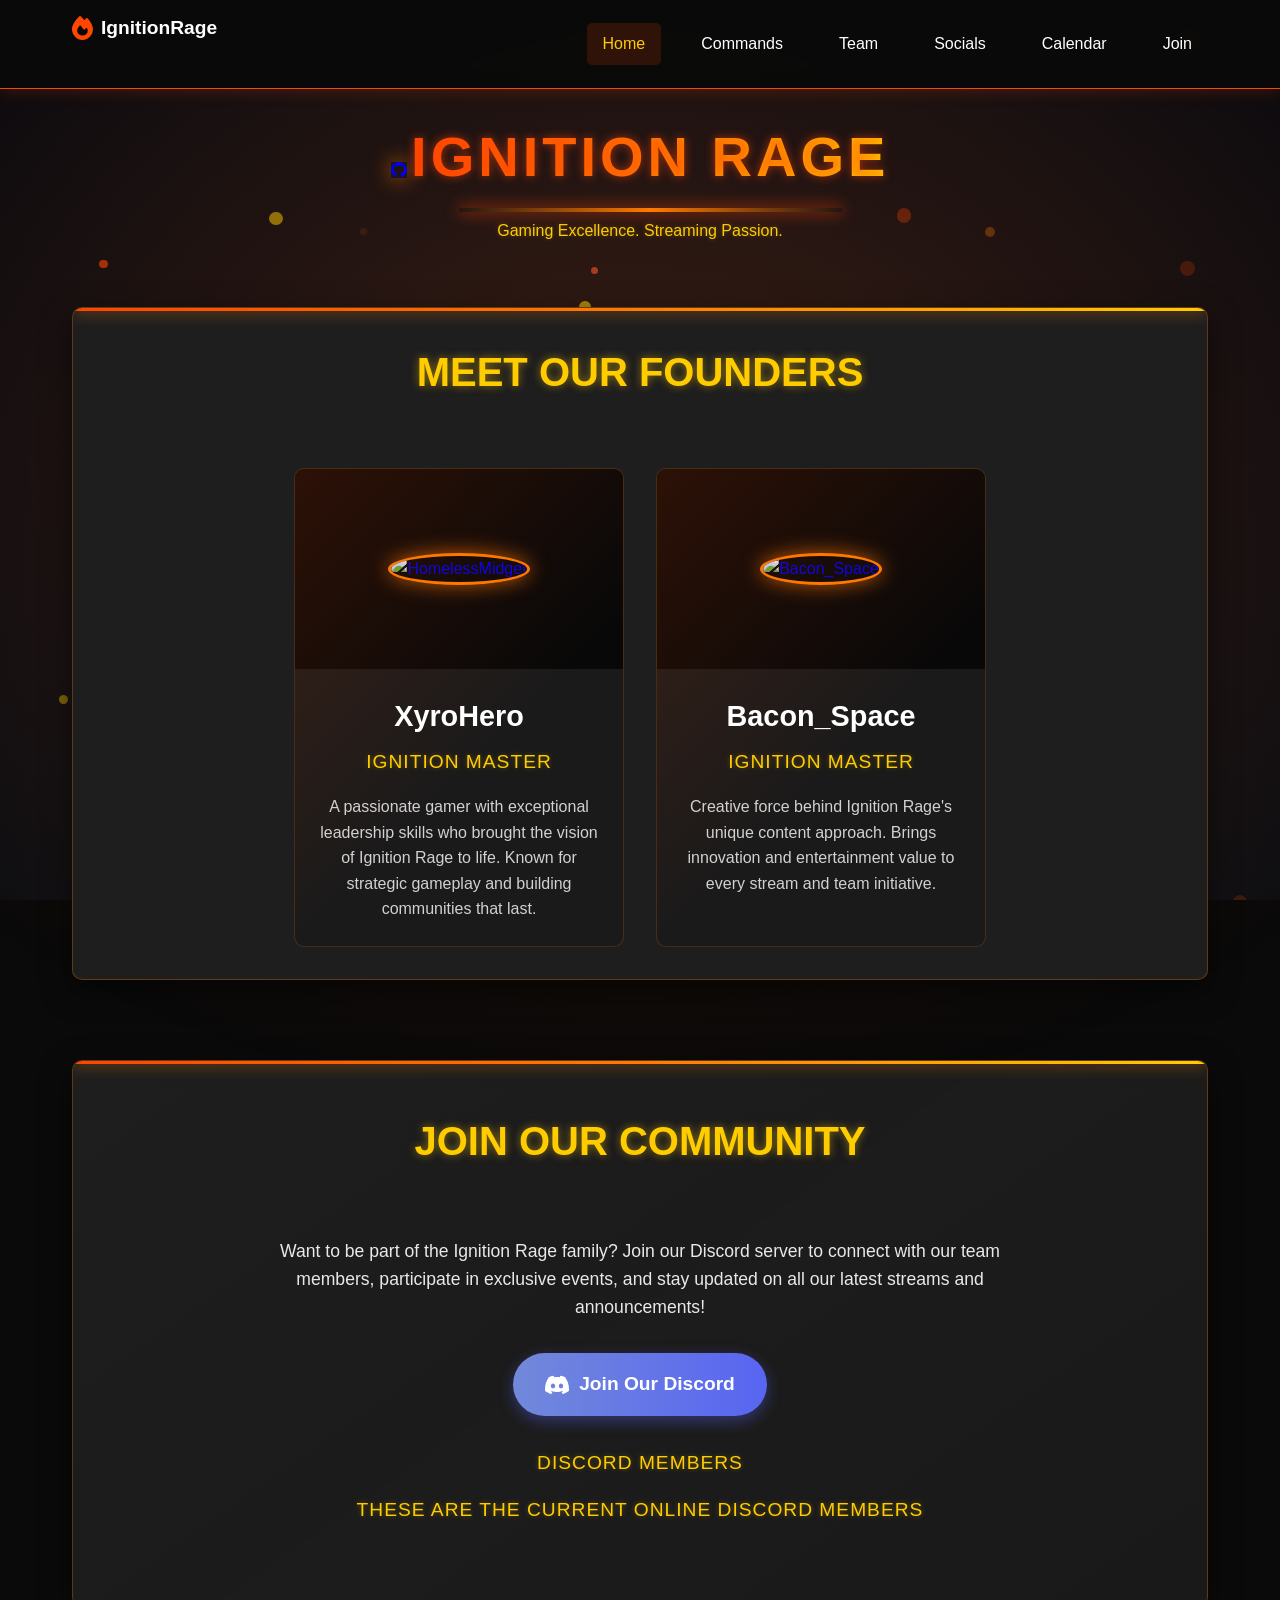
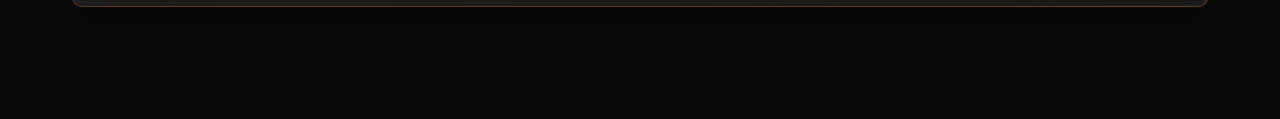
==== commit beae2936: "Add radio tracks and songs.json Add nine MP3 tracks under radio/ and a songs.json manifest for "Igni" ====
--- a/index.html
+++ b/index.html
@@ -620,6 +620,7 @@
                         <p>A passionate gamer with exceptional leadership skills who brought the vision of Ignition Rage to life. Known for strategic gameplay and building communities that last.</p>
                     </div>
                 </div>
+
                 <div class="founder-card">
                     <div class="founder-image">
                         <a href="https://twitch.tv/Bacon_Space" target="_blank">
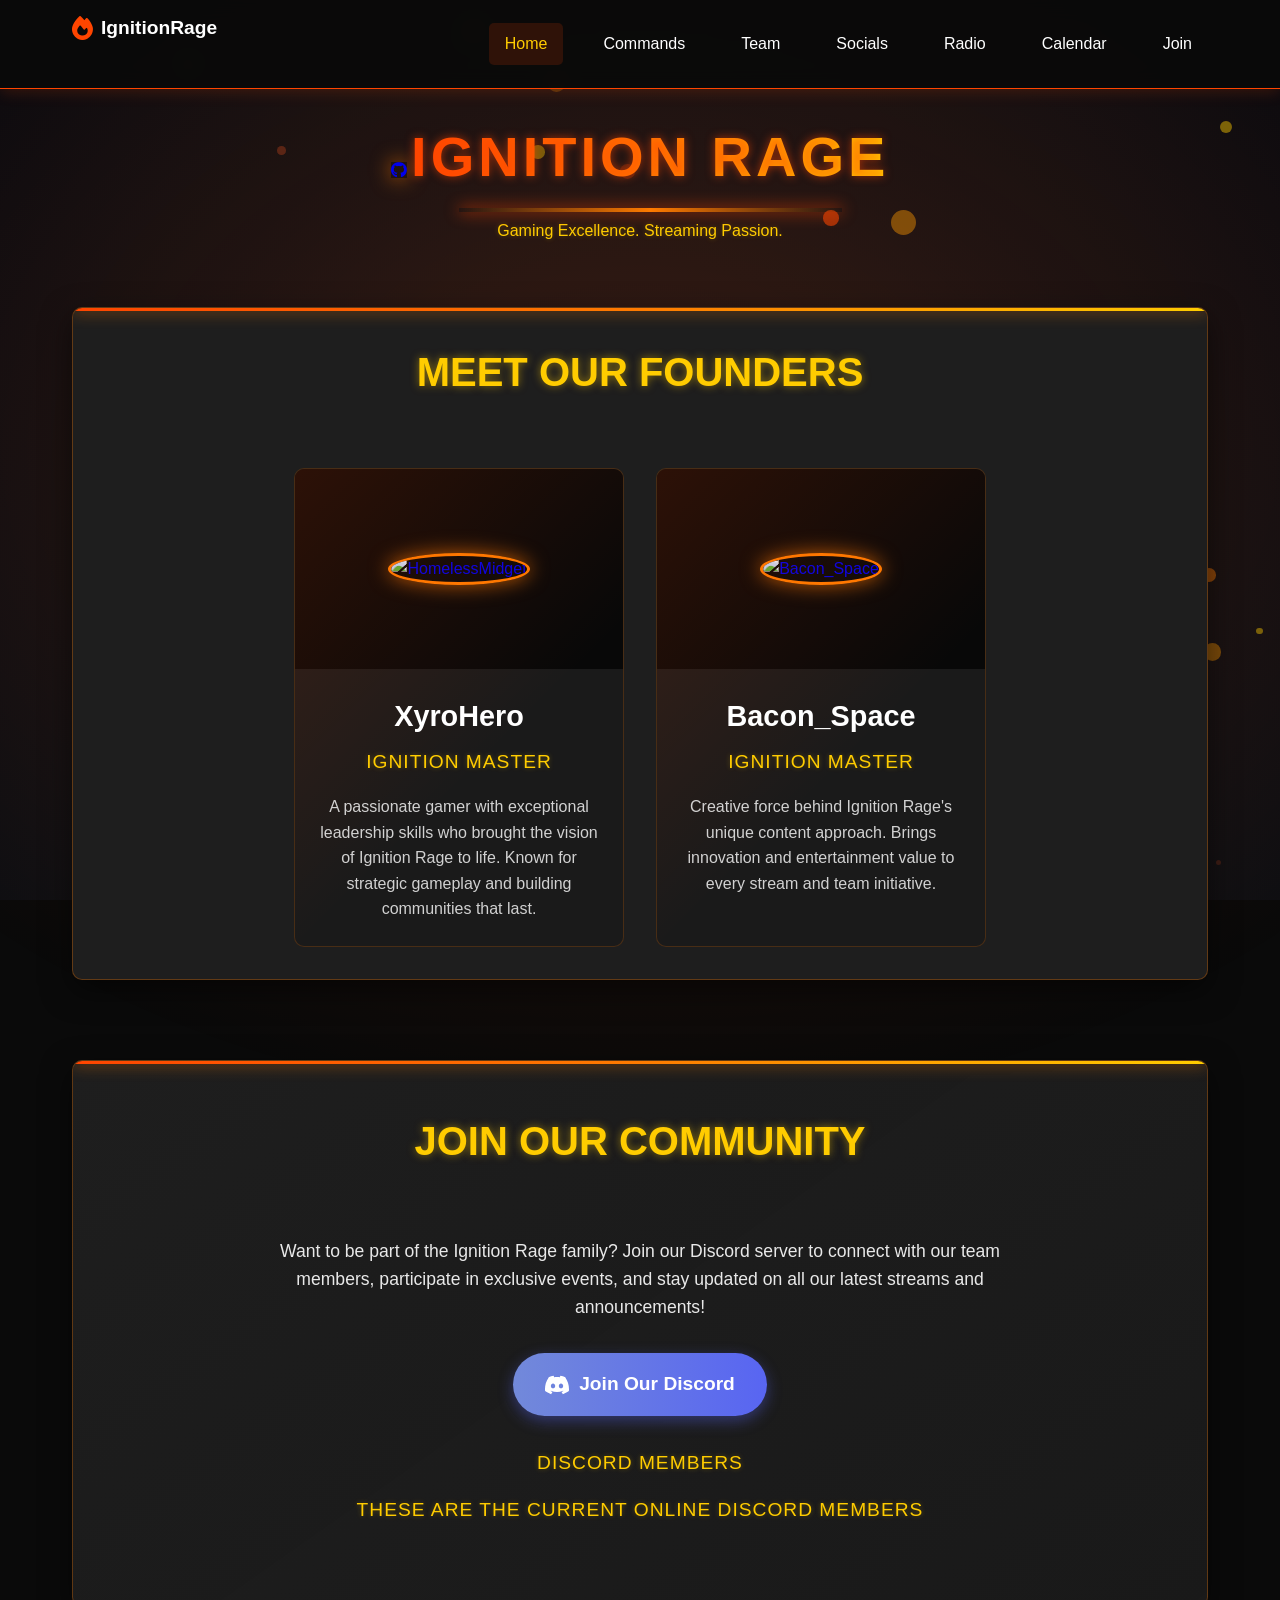
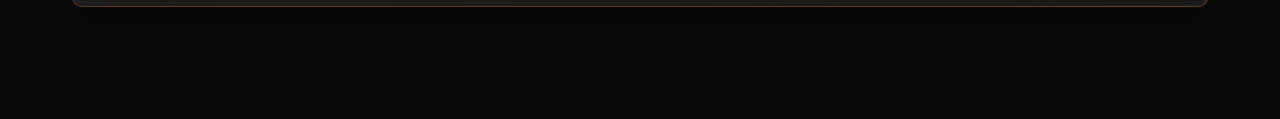
==== commit 1b02c833: "Add Radio link to navigation menu" ====
--- a/index.html
+++ b/index.html
@@ -584,6 +584,7 @@
                 <a href="https://ignitionrage.github.io/cmds" class="nav-link">Commands</a>
                 <a href="https://ignitionrage.github.io/team" class="nav-link">Team</a>
                 <a href="https://ignitionrage.github.io/social" class="nav-link">Socials</a>
+                <a href="https://ignitionrage.github.io/radio/" class="nav-link">Radio</a>
                 <a href="https://ignitionrage.github.io/calendar" class="nav-link">Calendar</a>
                 <a href="#join" class="nav-link">Join</a>
             </div>
